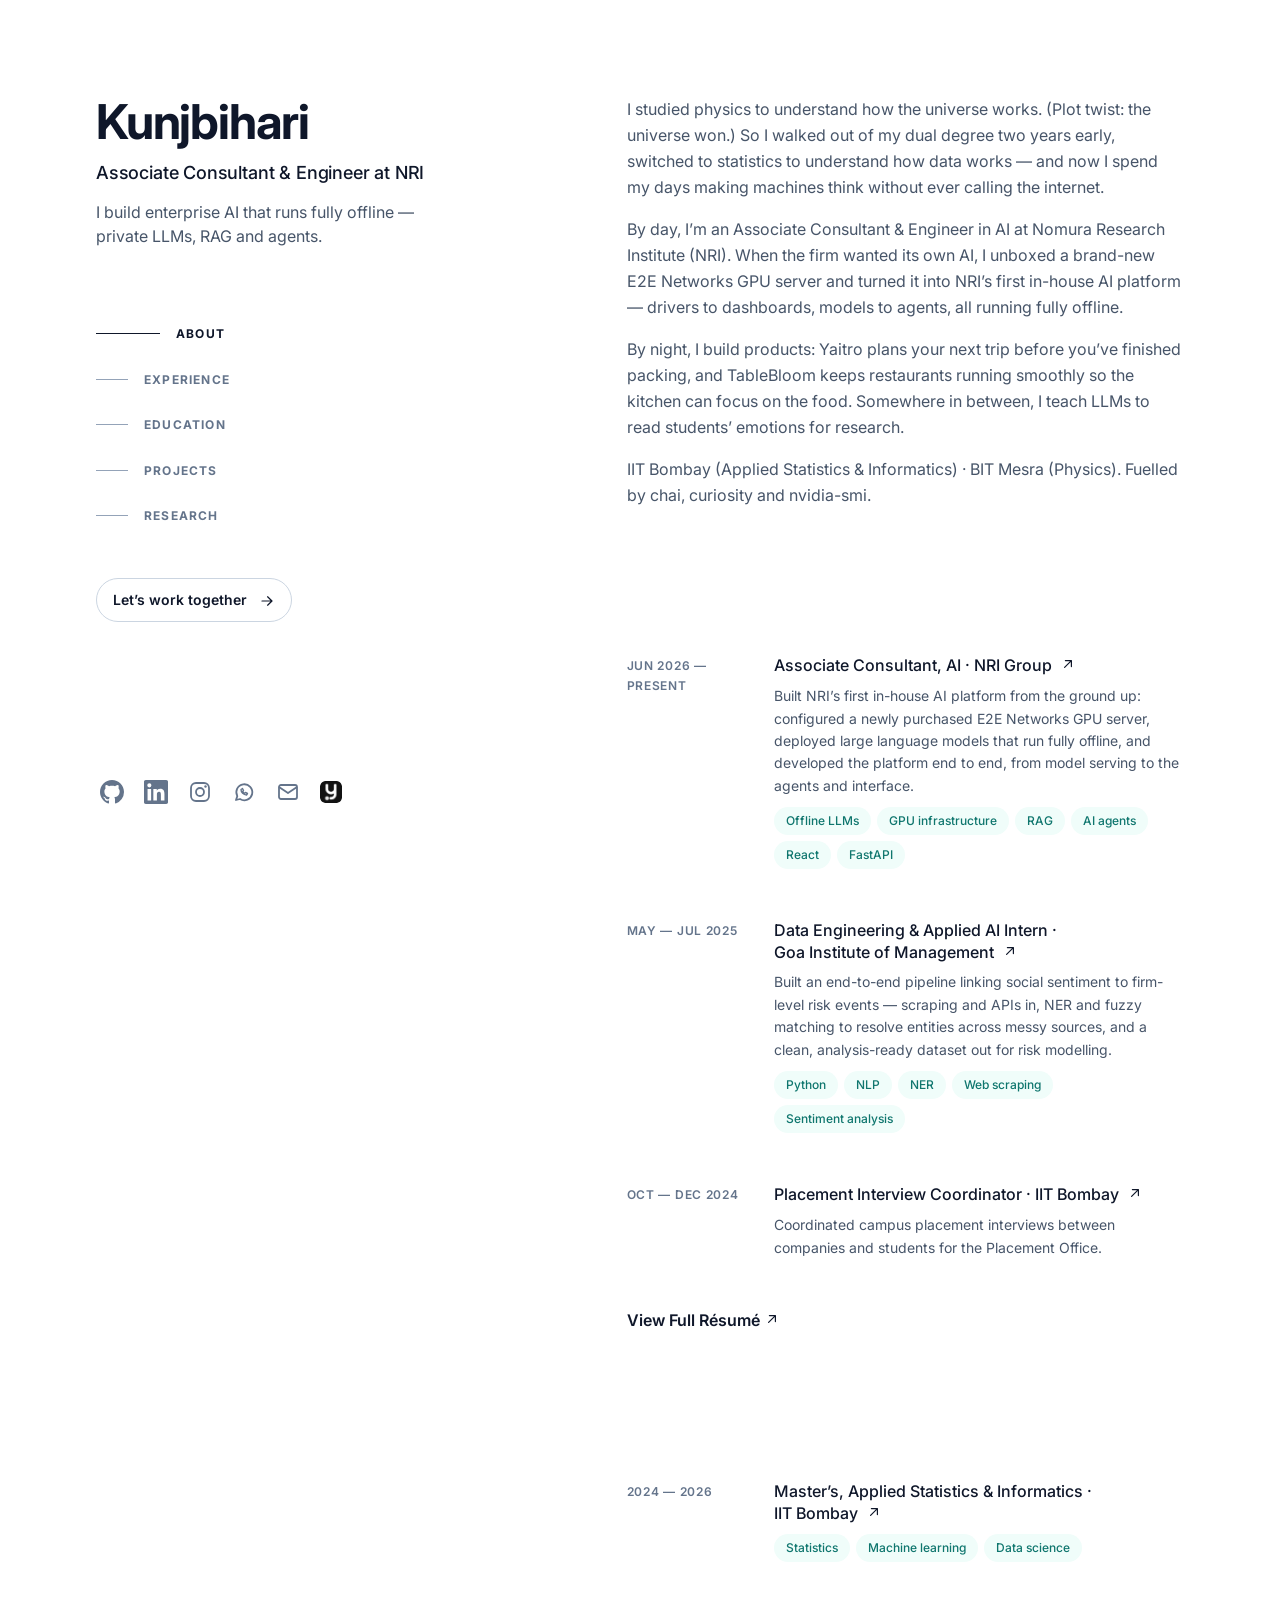
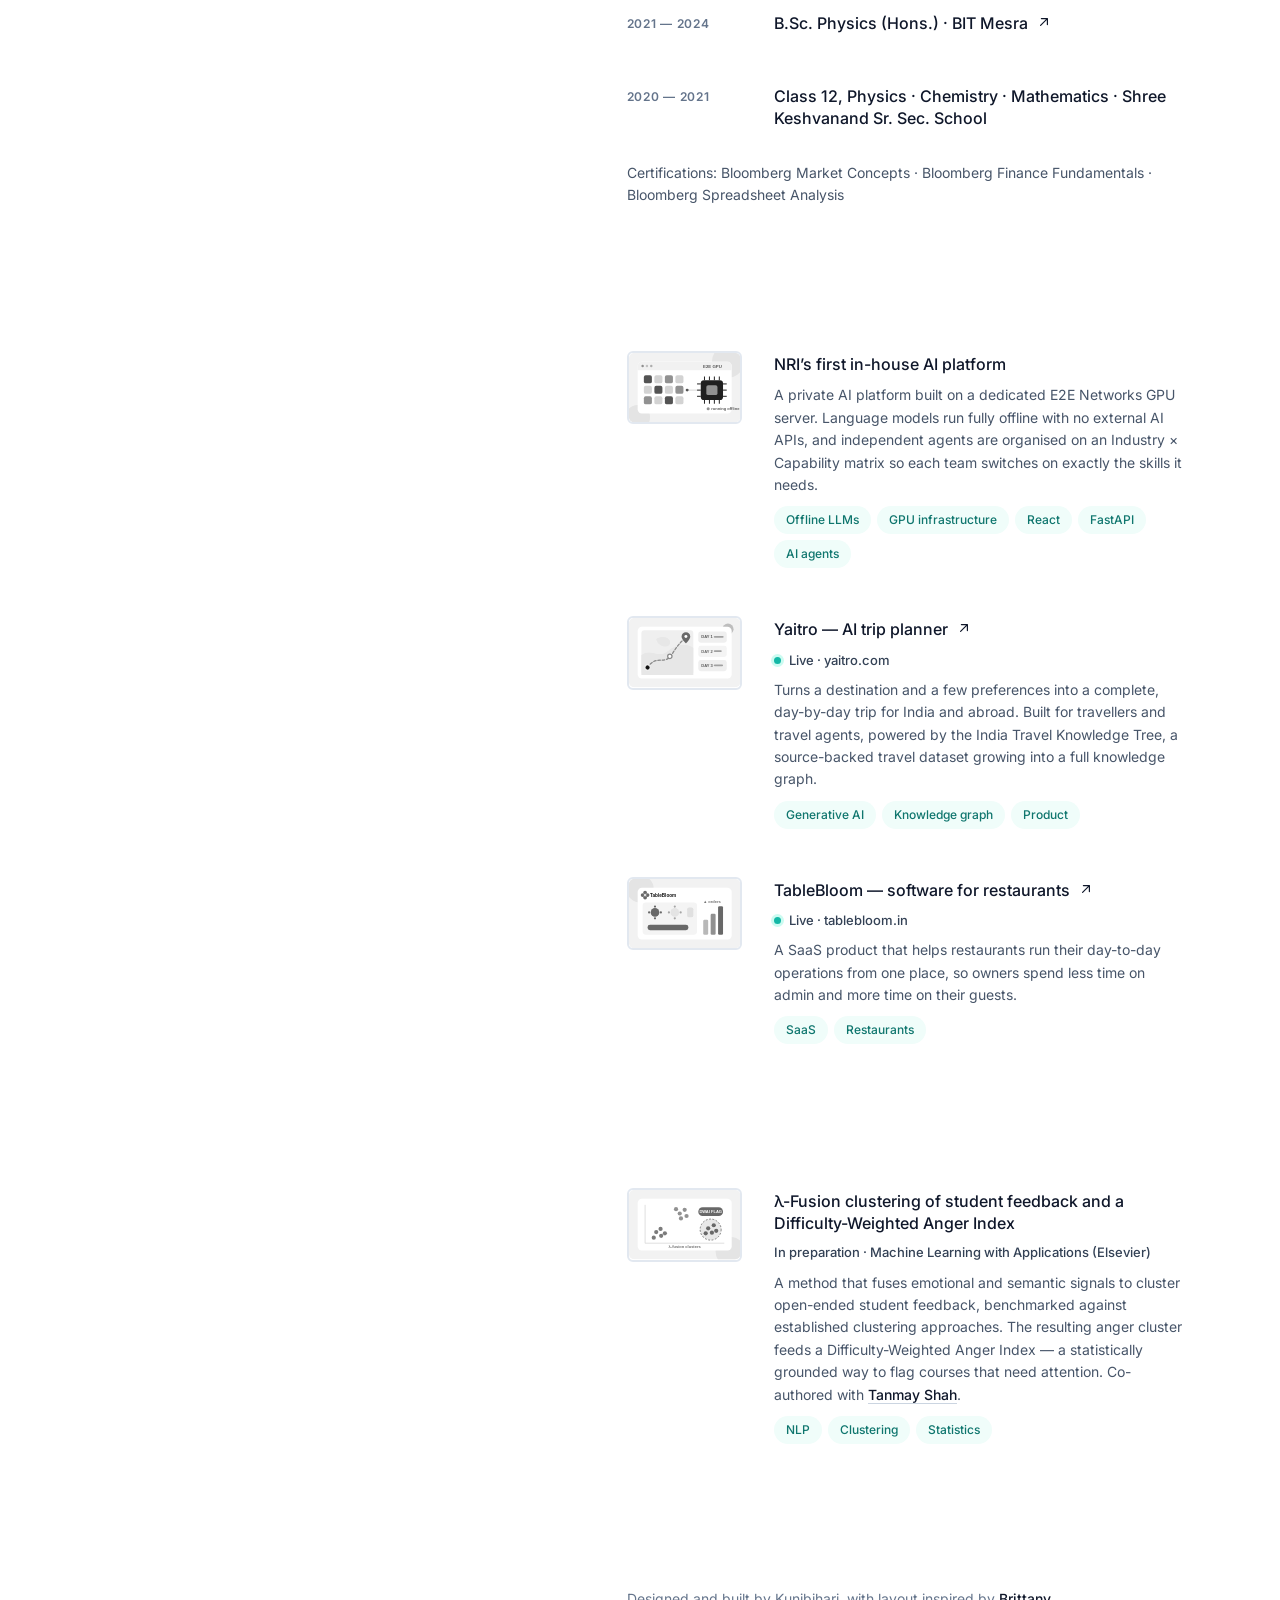
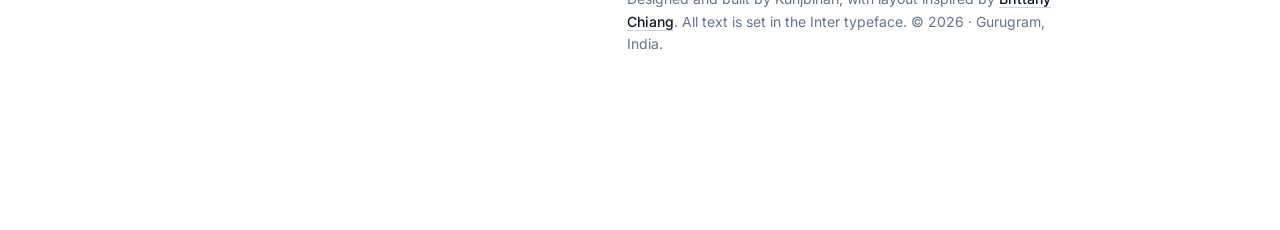
==== index.html @ 313b6da7 "Add files via upload" ====
<!doctype html>
<html lang="en">
<head>
<meta charset="utf-8">
<meta name="viewport" content="width=device-width, initial-scale=1">
<title>Kunjbihari — Associate Consultant &amp; Engineer</title>
<meta name="description" content="Kunjbihari is an Associate Consultant &amp; Engineer in AI at NRI, building enterprise AI with offline LLMs, RAG and AI agents. IIT Bombay. Founder of Yaitro and TableBloom.">
<meta property="og:title" content="Kunjbihari — Associate Consultant &amp; Engineer">
<meta property="og:description" content="Building enterprise AI that runs fully offline. IIT Bombay · NRI Group · Founder of Yaitro and TableBloom.">
<meta property="og:type" content="website">
<meta property="og:image" content="og-image.png">
<meta name="twitter:card" content="summary_large_image">
<meta name="theme-color" content="#ffffff">
<link rel="icon" href="data:image/svg+xml,%3Csvg xmlns=%27http://www.w3.org/2000/svg%27 viewBox=%270 0 64 64%27%3E%3Crect width=%2764%27 height=%2764%27 rx=%2716%27 fill=%27%230f172a%27/%3E%3Ctext x=%2732%27 y=%2742%27 font-family=%27Arial%27 font-size=%2728%27 font-weight=%27700%27 fill=%27white%27 text-anchor=%27middle%27%3EKB%3C/text%3E%3C/svg%3E">
<link rel="preconnect" href="https://fonts.googleapis.com">
<link href="https://fonts.googleapis.com/css2?family=Inter:wght@400;500;600;700&display=swap" rel="stylesheet">
<link rel="stylesheet" href="style.css">
</head>
<body>
<div id="spot" aria-hidden="true"></div>
<a class="skip" href="#content">Skip to Content</a>
<div class="wrap">
<div class="cols">
<header class="side">
<div>
<h1><a href="/">Kunjbihari</a></h1>
<h2 class="role">Associate Consultant &amp; Engineer at NRI</h2>
<p class="tagline">I build enterprise AI that runs fully offline — private LLMs, RAG and agents.</p>
<nav class="navwrap" aria-label="In-page jump links"><ul><li><a class="nav" href="#about"><span class="ind"></span><span class="ntx">About</span></a></li><li><a class="nav" href="#experience"><span class="ind"></span><span class="ntx">Experience</span></a></li><li><a class="nav" href="#education"><span class="ind"></span><span class="ntx">Education</span></a></li><li><a class="nav" href="#projects"><span class="ind"></span><span class="ntx">Projects</span></a></li><li><a class="nav" href="#research"><span class="ind"></span><span class="ntx">Research</span></a></li></ul></nav>
<button type="button" class="cta" data-open>Let’s work together <svg class="arw" viewBox="0 0 20 20" fill="currentColor" aria-hidden="true"><path fill-rule="evenodd" d="M3 10a.75.75 0 01.75-.75h10.64L10.23 5.29a.75.75 0 111.04-1.08l5.5 5.25a.75.75 0 010 1.08l-5.5 5.25a.75.75 0 11-1.04-1.08l4.16-3.96H3.75A.75.75 0 013 10z" clip-rule="evenodd"/></svg></button>
</div>
<ul class="socials" aria-label="Social media"><li><a class="soc" href="https://github.com/Kvmeena12" target="_blank" rel="noreferrer noopener" aria-label="GitHub" title="GitHub"><svg viewBox="0 0 16 16" fill="currentColor" aria-hidden="true"><path d="M8 0C3.58 0 0 3.58 0 8c0 3.54 2.29 6.53 5.47 7.59.4.07.55-.17.55-.38 0-.19-.01-.82-.01-1.49-2.01.37-2.53-.49-2.69-.94-.09-.23-.48-.94-.82-1.13-.28-.15-.68-.52-.01-.53.63-.01 1.08.58 1.23.82.72 1.21 1.87.87 2.33.66.07-.52.28-.87.51-1.07-1.78-.2-3.64-.89-3.64-3.95 0-.87.31-1.59.82-2.15-.08-.2-.36-1.02.08-2.12 0 0 .67-.21 2.2.82.64-.18 1.32-.27 2-.27.68 0 1.36.09 2 .27 1.53-1.04 2.2-.82 2.2-.82.44 1.1.16 1.92.08 2.12.51.56.82 1.27.82 2.15 0 3.07-1.87 3.75-3.65 3.95.29.25.54.73.54 1.48 0 1.07-.01 1.93-.01 2.2 0 .21.15.46.55.38A8.013 8.013 0 0016 8c0-4.42-3.58-8-8-8z"/></svg></a></li><li><a class="soc" href="https://www.linkedin.com/in/kvmeena/" target="_blank" rel="noreferrer noopener" aria-label="LinkedIn" title="LinkedIn"><svg viewBox="0 0 24 24" fill="currentColor" aria-hidden="true"><path d="M20.45 20.45h-3.56v-5.57c0-1.33-.02-3.04-1.85-3.04-1.85 0-2.14 1.45-2.14 2.94v5.67H9.35V9h3.41v1.56h.05c.48-.9 1.64-1.85 3.37-1.85 3.6 0 4.27 2.37 4.27 5.46v6.28zM5.34 7.43a2.06 2.06 0 110-4.13 2.06 2.06 0 010 4.13zM7.12 20.45H3.56V9h3.56v11.45zM22.22 0H1.77C.79 0 0 .77 0 1.73v20.54C0 23.23.79 24 1.77 24h20.45c.98 0 1.78-.77 1.78-1.73V1.73C24 .77 23.2 0 22.22 0z"/></svg></a></li><li><a class="soc" href="https://www.instagram.com/its_kvmeena/" target="_blank" rel="noreferrer noopener" aria-label="Instagram" title="Instagram"><svg viewBox="0 0 24 24" fill="none" stroke="currentColor" stroke-width="1.8" aria-hidden="true"><rect x="3" y="3" width="18" height="18" rx="5"/><circle cx="12" cy="12" r="4"/><path d="M17.5 6.5v.01" stroke-width="2.4" stroke-linecap="round"/></svg></a></li><li><a class="soc" href="https://wa.me/916375292488" target="_blank" rel="noreferrer noopener" aria-label="WhatsApp" title="WhatsApp"><svg viewBox="0 0 24 24" fill="none" stroke="currentColor" stroke-width="1.8" stroke-linejoin="round" aria-hidden="true"><path d="M4 20l1.3-3.9A8 8 0 1 1 8 19z"/><path d="M9 9.5c0 3 2.5 5.5 5.5 5.5l1-1.5-2-1-1 .8a4 4 0 0 1-1.8-1.8l.8-1-1-2z" stroke-width="1.4"/></svg></a></li><li><a class="soc" href="mailto:Kunj07382@gmail.com" target="_blank" rel="noreferrer noopener" aria-label="Email" title="Email"><svg viewBox="0 0 24 24" fill="none" stroke="currentColor" stroke-width="1.8" stroke-linejoin="round" aria-hidden="true"><rect x="3" y="5" width="18" height="14" rx="2"/><path d="M3 7l9 6 9-6"/></svg></a></li><li><a class="soc" href="https://yaitro.com" target="_blank" rel="noreferrer noopener" aria-label="Yaitro" title="Yaitro"><img src="yaitro-icon.png" alt="" style="width:22px;height:22px;border-radius:5px;display:block;filter:grayscale(1)"></a></li></ul>
</header>
<main id="content" class="main">
<section id="about" class="sec" aria-label="About">
<div class="sechead"><h2>About</h2></div>
<div class="about">
<p>I studied physics to understand how the universe works. (Plot twist: the universe won.) So I walked out of my dual degree two years early, switched to statistics to understand how data works — and now I spend my days making machines think without ever calling the internet.</p>
<p>By day, I’m an Associate Consultant &amp; Engineer in AI at Nomura Research Institute (NRI). When the firm wanted its own AI, I unboxed a brand-new E2E Networks GPU server and turned it into NRI’s first in-house AI platform — drivers to dashboards, models to agents, all running fully offline.</p>
<p>By night, I build products: Yaitro plans your next trip before you’ve finished packing, and TableBloom keeps restaurants running smoothly so the kitchen can focus on the food. Somewhere in between, I teach LLMs to read students’ emotions for research.</p>
<p>IIT Bombay (Applied Statistics &amp; Informatics) · BIT Mesra (Physics). Fuelled by chai, curiosity and <span class="nw">nvidia-smi</span>.</p>
</div>
</section>
<section id="experience" class="sec" aria-label="Experience">
<div class="sechead"><h2>Experience</h2></div>
<ol class="list"><li class="row">
<div class="hov"></div>
<header class="date">Jun 2026 — Present</header>
<div class="body">
<h3 class="h3"><a class="ttl" href="https://www.nri.com/en" target="_blank" rel="noreferrer noopener"><span class="hit"></span><span>Associate Consultant, AI · <span class="nw">NRI Group <svg class="arw" viewBox="0 0 20 20" fill="currentColor" aria-hidden="true"><path fill-rule="evenodd" d="M5.22 14.78a.75.75 0 001.06 0l7.22-7.22v5.69a.75.75 0 001.5 0v-7.5a.75.75 0 00-.75-.75h-7.5a.75.75 0 000 1.5h5.69l-7.22 7.22a.75.75 0 000 1.06z" clip-rule="evenodd"/></svg></span></span></a></h3>
<p class="desc">Built NRI’s first in-house AI platform from the ground up: configured a newly purchased E2E Networks GPU server, deployed large language models that run fully offline, and developed the platform end to end, from model serving to the agents and interface.</p>
<ul class="tags" aria-label="Technologies used"><li><span class="tag">Offline LLMs</span></li><li><span class="tag">GPU infrastructure</span></li><li><span class="tag">RAG</span></li><li><span class="tag">AI agents</span></li><li><span class="tag">React</span></li><li><span class="tag">FastAPI</span></li></ul>
</div>
</li><li class="row">
<div class="hov"></div>
<header class="date">May — Jul 2025</header>
<div class="body">
<h3 class="h3"><a class="ttl" href="https://gim.ac.in" target="_blank" rel="noreferrer noopener"><span class="hit"></span><span>Data Engineering &amp; Applied AI Intern · <span class="nw">Goa Institute of Management <svg class="arw" viewBox="0 0 20 20" fill="currentColor" aria-hidden="true"><path fill-rule="evenodd" d="M5.22 14.78a.75.75 0 001.06 0l7.22-7.22v5.69a.75.75 0 001.5 0v-7.5a.75.75 0 00-.75-.75h-7.5a.75.75 0 000 1.5h5.69l-7.22 7.22a.75.75 0 000 1.06z" clip-rule="evenodd"/></svg></span></span></a></h3>
<p class="desc">Built an end-to-end pipeline linking social sentiment to firm-level risk events — scraping and APIs in, NER and fuzzy matching to resolve entities across messy sources, and a clean, analysis-ready dataset out for risk modelling.</p>
<ul class="tags" aria-label="Technologies used"><li><span class="tag">Python</span></li><li><span class="tag">NLP</span></li><li><span class="tag">NER</span></li><li><span class="tag">Web scraping</span></li><li><span class="tag">Sentiment analysis</span></li></ul>
</div>
</li><li class="row">
<div class="hov"></div>
<header class="date">Oct — Dec 2024</header>
<div class="body">
<h3 class="h3"><a class="ttl" href="https://www.iitb.ac.in" target="_blank" rel="noreferrer noopener"><span class="hit"></span><span>Placement Interview Coordinator · <span class="nw">IIT Bombay <svg class="arw" viewBox="0 0 20 20" fill="currentColor" aria-hidden="true"><path fill-rule="evenodd" d="M5.22 14.78a.75.75 0 001.06 0l7.22-7.22v5.69a.75.75 0 001.5 0v-7.5a.75.75 0 00-.75-.75h-7.5a.75.75 0 000 1.5h5.69l-7.22 7.22a.75.75 0 000 1.06z" clip-rule="evenodd"/></svg></span></span></a></h3>
<p class="desc">Coordinated campus placement interviews between companies and students for the Placement Office.</p>

</div>
</li></ol>
<div class="more"><a class="morelink" href="Kunjbihari-Resume.pdf" target="_blank" rel="noreferrer noopener"><span>View Full Résumé</span> <svg class="arw" viewBox="0 0 20 20" fill="currentColor" aria-hidden="true"><path fill-rule="evenodd" d="M5.22 14.78a.75.75 0 001.06 0l7.22-7.22v5.69a.75.75 0 001.5 0v-7.5a.75.75 0 00-.75-.75h-7.5a.75.75 0 000 1.5h5.69l-7.22 7.22a.75.75 0 000 1.06z" clip-rule="evenodd"/></svg></a></div>
</section>
<section id="education" class="sec" aria-label="Education">
<div class="sechead"><h2>Education</h2></div>
<ol class="list"><li class="row">
<div class="hov"></div>
<header class="date">2024 — 2026</header>
<div class="body">
<h3 class="h3"><a class="ttl" href="https://www.iitb.ac.in" target="_blank" rel="noreferrer noopener"><span class="hit"></span><span>Master’s, Applied Statistics &amp; Informatics · <span class="nw">IIT Bombay <svg class="arw" viewBox="0 0 20 20" fill="currentColor" aria-hidden="true"><path fill-rule="evenodd" d="M5.22 14.78a.75.75 0 001.06 0l7.22-7.22v5.69a.75.75 0 001.5 0v-7.5a.75.75 0 00-.75-.75h-7.5a.75.75 0 000 1.5h5.69l-7.22 7.22a.75.75 0 000 1.06z" clip-rule="evenodd"/></svg></span></span></a></h3>
<ul class="tags" aria-label="Technologies used"><li><span class="tag">Statistics</span></li><li><span class="tag">Machine learning</span></li><li><span class="tag">Data science</span></li></ul>
</div>
</li><li class="row">
<div class="hov"></div>
<header class="date">2021 — 2024</header>
<div class="body">
<h3 class="h3"><a class="ttl" href="https://www.bitmesra.ac.in" target="_blank" rel="noreferrer noopener"><span class="hit"></span><span>B.Sc. Physics (Hons.) · <span class="nw">BIT Mesra <svg class="arw" viewBox="0 0 20 20" fill="currentColor" aria-hidden="true"><path fill-rule="evenodd" d="M5.22 14.78a.75.75 0 001.06 0l7.22-7.22v5.69a.75.75 0 001.5 0v-7.5a.75.75 0 00-.75-.75h-7.5a.75.75 0 000 1.5h5.69l-7.22 7.22a.75.75 0 000 1.06z" clip-rule="evenodd"/></svg></span></span></a></h3>

</div>
</li><li class="row">
<div class="hov"></div>
<header class="date">2020 — 2021</header>
<div class="body">
<h3 class="h3"><span class="ttl"><span>Class 12, Physics · Chemistry · Mathematics · Shree Keshvanand Sr. Sec. School</span></span></h3>

</div>
</li></ol>
<p class="cert">Certifications: Bloomberg Market Concepts · Bloomberg Finance Fundamentals · Bloomberg Spreadsheet Analysis</p>
</section>
<section id="projects" class="sec" aria-label="Projects">
<div class="sechead"><h2>Projects</h2></div>
<ol class="list"><li class="row prow">
<div class="hov"></div>
<div class="body">
<h3 class="h3"><span class="ttl"><span>NRI’s first in-house AI platform</span></span></h3>
<p class="desc">A private AI platform built on a dedicated E2E Networks GPU server. Language models run fully offline with no external AI APIs, and independent agents are organised on an Industry × Capability matrix so each team switches on exactly the skills it needs.</p>
<ul class="tags" aria-label="Technologies used"><li><span class="tag">Offline LLMs</span></li><li><span class="tag">GPU infrastructure</span></li><li><span class="tag">React</span></li><li><span class="tag">FastAPI</span></li><li><span class="tag">AI agents</span></li></ul>
</div>
<div class="img"><svg viewBox="0 0 180 112" class="thumb"  role="img" aria-label="Animated preview: agents in the platform matrix light up and send data to the GPU server"><defs><clipPath id="thumbclip0"><rect width="180" height="112" rx="8"/></clipPath></defs><g clip-path="url(#thumbclip0)"><rect width="180" height="112" fill="#F2F2F2"/><circle cx="160" cy="14" r="26" fill="#E4E4E4"/><circle cx="14" cy="104" r="20" fill="#E4E4E4"/>
<rect x="14" y="14" width="152" height="84" rx="7" fill="#FFFFFF"/><path d="M14 28V21a7 7 0 0 1 7-7h138a7 7 0 0 1 7 7v7z" fill="#F1F1F1"/>
<circle cx="22" cy="21" r="2" fill="#8E8E8E"/><circle cx="29" cy="21" r="2" fill="#C1C1C1"/><circle cx="36" cy="21" r="2" fill="#ADADAD"/>
<text x="150" y="24" font-family="DM Sans,sans-serif" font-size="7" font-weight="700" fill="#535353" text-anchor="end">E2E GPU</text><rect class="cel" x="24" y="36" width="13" height="13" rx="3" fill="#535353" style="animation-delay:0.00s"/><rect class="cel" x="41" y="36" width="13" height="13" rx="3" fill="#D3D3D3" style="animation-delay:0.13s"/><rect class="cel" x="58" y="36" width="13" height="13" rx="3" fill="#919191" style="animation-delay:0.26s"/><rect class="cel" x="75" y="36" width="13" height="13" rx="3" fill="#D3D3D3" style="animation-delay:0.39s"/><rect class="cel" x="24" y="53" width="13" height="13" rx="3" fill="#D3D3D3" style="animation-delay:0.52s"/><rect class="cel" x="41" y="53" width="13" height="13" rx="3" fill="#535353" style="animation-delay:0.65s"/><rect class="cel" x="58" y="53" width="13" height="13" rx="3" fill="#D3D3D3" style="animation-delay:0.78s"/><rect class="cel" x="75" y="53" width="13" height="13" rx="3" fill="#919191" style="animation-delay:0.91s"/><rect class="cel" x="24" y="70" width="13" height="13" rx="3" fill="#919191" style="animation-delay:1.04s"/><rect class="cel" x="41" y="70" width="13" height="13" rx="3" fill="#D3D3D3" style="animation-delay:1.17s"/><rect class="cel" x="58" y="70" width="13" height="13" rx="3" fill="#535353" style="animation-delay:1.30s"/><rect class="cel" x="75" y="70" width="13" height="13" rx="3" fill="#D3D3D3" style="animation-delay:1.43s"/>
<path d="M94 60h16" stroke="#D3D3D3" stroke-width="1.5"/><circle class="pk" cx="94" cy="60" r="2.4" fill="#535353"/>
<g stroke="#1F1F1F" stroke-width="1.6"><path d="M122 44v-6M130 44v-6M138 44v-6M146 44v-6M122 76v6M130 76v6M138 76v6M146 76v6M116 50h-6M116 60h-6M116 70h-6M152 50h6M152 60h6M152 70h6"/></g>
<rect x="116" y="44" width="36" height="32" rx="5" fill="#1F1F1F"/><rect class="core" x="125" y="52" width="18" height="16" rx="3" fill="#919191"/>
<circle class="led" cx="128" cy="90" r="2.5" fill="#919191"/><text x="133" y="92.5" font-family="DM Sans,sans-serif" font-size="6.5" font-weight="600" fill="#5D5D5D">running offline</text></g></svg></div>
</li><li class="row prow">
<div class="hov"></div>
<div class="body">
<h3 class="h3"><a class="ttl" href="https://yaitro.com" target="_blank" rel="noreferrer noopener"><span class="hit"></span><span>Yaitro — AI trip planner <span class="nw"><svg class="arw" viewBox="0 0 20 20" fill="currentColor" aria-hidden="true"><path fill-rule="evenodd" d="M5.22 14.78a.75.75 0 001.06 0l7.22-7.22v5.69a.75.75 0 001.5 0v-7.5a.75.75 0 00-.75-.75h-7.5a.75.75 0 000 1.5h5.69l-7.22 7.22a.75.75 0 000 1.06z" clip-rule="evenodd"/></svg></span></span></a></h3>
<p class="live"><span class="dot"></span>Live · yaitro.com</p><p class="desc">Turns a destination and a few preferences into a complete, day-by-day trip for India and abroad. Built for travellers and travel agents, powered by the India Travel Knowledge Tree, a source-backed travel dataset growing into a full knowledge graph.</p>
<ul class="tags" aria-label="Technologies used"><li><span class="tag">Generative AI</span></li><li><span class="tag">Knowledge graph</span></li><li><span class="tag">Product</span></li></ul>
</div>
<div class="img"><svg viewBox="0 0 180 112" class="thumb"  role="img" aria-label="Animated preview: a traveller moves along a Yaitro trip route while the day-by-day plan fills in"><defs><clipPath id="thumbclip1"><rect width="180" height="112" rx="8"/></clipPath></defs><g clip-path="url(#thumbclip1)"><rect width="180" height="112" fill="#F2F2F2"/><circle class="sun" cx="160" cy="18" r="9" fill="#BDBDBD"/>
<rect x="14" y="14" width="152" height="84" rx="7" fill="#FFFFFF"/><rect x="20" y="20" width="84" height="72" rx="5" fill="#EFEFEF"/>
<path d="M20 60 C34 48 48 66 62 54 S 92 40 104 48 V92 H20Z" fill="#E7E7E7"/><path d="M44 34 C56 26 70 34 66 42 S 46 46 44 34Z" fill="#E7E7E7"/>
<path class="rt" d="M30 80 C44 58 58 78 70 58 S 88 36 92 32" fill="none" stroke="#898989" stroke-width="2" stroke-dasharray="4 3" stroke-linecap="round"/>
<circle cx="30" cy="80" r="4.5" fill="#898989" stroke="#FFFFFF" stroke-width="1.5"/><circle cx="66" cy="62" r="3.5" fill="#FFFFFF" stroke="#898989" stroke-width="2"/>
<circle class="trav" r="3" fill="#111111" style="offset-path:path('M30 80 C44 58 58 78 70 58 S 88 36 92 32')"/>
<g class="pin"><path d="M92 23c-4 0-7 3-7 7 0 5 7 11 7 11s7-6 7-11c0-4-3-7-7-7z" fill="#686868"/><circle cx="92" cy="30" r="2.4" fill="#FFFFFF"/></g>
<g font-family="DM Sans,sans-serif" font-size="6.5" font-weight="700"><g class="day" style="animation-delay:.1s"><rect x="112" y="22" width="46" height="18" rx="4" fill="#EFEFEF"/><text x="117" y="33" fill="#575757">DAY 1</text><rect x="137" y="29" width="16" height="3" rx="1.5" fill="#A1A1A1"/></g>
<g class="day" style="animation-delay:.35s"><rect x="112" y="45" width="46" height="18" rx="4" fill="#F4F4F4"/><text x="117" y="56" fill="#646464">DAY 2</text><rect x="137" y="52" width="13" height="3" rx="1.5" fill="#A1A1A1"/></g>
<g class="day" style="animation-delay:.6s"><rect x="112" y="68" width="46" height="18" rx="4" fill="#EFEFEF"/><text x="117" y="79" fill="#595959">DAY 3</text><rect x="137" y="75" width="15" height="3" rx="1.5" fill="#A1A1A1"/></g></g></g></svg></div>
</li><li class="row prow">
<div class="hov"></div>
<div class="body">
<h3 class="h3"><a class="ttl" href="https://tablebloom.in" target="_blank" rel="noreferrer noopener"><span class="hit"></span><span>TableBloom — software for restaurants <span class="nw"><svg class="arw" viewBox="0 0 20 20" fill="currentColor" aria-hidden="true"><path fill-rule="evenodd" d="M5.22 14.78a.75.75 0 001.06 0l7.22-7.22v5.69a.75.75 0 001.5 0v-7.5a.75.75 0 00-.75-.75h-7.5a.75.75 0 000 1.5h5.69l-7.22 7.22a.75.75 0 000 1.06z" clip-rule="evenodd"/></svg></span></span></a></h3>
<p class="live"><span class="dot"></span>Live · tablebloom.in</p><p class="desc">A SaaS product that helps restaurants run their day-to-day operations from one place, so owners spend less time on admin and more time on their guests.</p>
<ul class="tags" aria-label="Technologies used"><li><span class="tag">SaaS</span></li><li><span class="tag">Restaurants</span></li></ul>
</div>
<div class="img"><svg viewBox="0 0 180 112" class="thumb"  role="img" aria-label="Animated preview: TableBloom tables switch between busy and free while the orders chart grows"><defs><clipPath id="thumbclip2"><rect width="180" height="112" rx="8"/></clipPath></defs><g clip-path="url(#thumbclip2)"><rect width="180" height="112" fill="#F2F2F2"/><circle cx="18" cy="16" r="22" fill="#E4E4E4"/>
<rect x="14" y="14" width="152" height="84" rx="7" fill="#FFFFFF"/>
<g transform="translate(26 26)"><g class="flw"><circle cx="0" cy="-4" r="3" fill="#686868"/><circle cx="4" cy="0" r="3" fill="#686868"/><circle cx="0" cy="4" r="3" fill="#686868"/><circle cx="-4" cy="0" r="3" fill="#686868"/><circle r="2.2" fill="#DBDBDB"/></g></g>
<text x="34" y="29" font-family="DM Sans,sans-serif" font-size="7.5" font-weight="700" fill="#111111">TableBloom</text>
<rect x="22" y="38" width="88" height="52" rx="5" fill="#F4F4F4"/><g class="tA"><circle cx="42" cy="54" r="7" fill="#686868"/><circle cx="42" cy="44.5" r="1.8" fill="#686868"/><circle cx="42" cy="63.5" r="1.8" fill="#686868"/><circle cx="32.5" cy="54" r="1.8" fill="#686868"/><circle cx="51.5" cy="54" r="1.8" fill="#686868"/></g><g class="tB"><circle cx="74" cy="54" r="7" fill="#E4E4E4"/><circle cx="74" cy="44.5" r="1.8" fill="#A6A6A6"/><circle cx="74" cy="63.5" r="1.8" fill="#A6A6A6"/><circle cx="64.5" cy="54" r="1.8" fill="#A6A6A6"/><circle cx="83.5" cy="54" r="1.8" fill="#A6A6A6"/></g>
<rect x="94" y="46" width="10" height="16" rx="3" fill="#E0E0E0"/><rect x="30" y="74" width="66" height="9" rx="4" fill="#686868"/>
<rect class="bar" x="120" y="66" width="8" height="24" rx="2" fill="#B8B8B8"/><rect class="bar" x="132" y="56" width="8" height="34" rx="2" fill="#909090" style="animation-delay:.15s"/><rect class="bar" x="144" y="44" width="8" height="46" rx="2" fill="#686868" style="animation-delay:.3s"/>
<text class="up" x="120" y="38" font-family="DM Sans,sans-serif" font-size="6.5" font-weight="700" fill="#747474">▲ orders</text></g></svg></div>
</li></ol>
</section>
<section id="research" class="sec" aria-label="Research">
<div class="sechead"><h2>Research</h2></div>
<ol class="list"><li class="row prow">
<div class="hov"></div>
<div class="body">
<h3 class="h3"><span class="ttl"><span>λ-Fusion clustering of student feedback and a Difficulty-Weighted Anger Index</span></span></h3>
<p class="live">In preparation · Machine Learning with Applications (Elsevier)</p><p class="desc">A method that fuses emotional and semantic signals to cluster open-ended student feedback, benchmarked against established clustering approaches. The resulting anger cluster feeds a Difficulty-Weighted Anger Index — a statistically grounded way to flag courses that need attention. Co-authored with <a class="inl" href="https://www.linkedin.com/in/tanmay-shah-80a029229/" target="_blank" rel="noreferrer noopener">Tanmay Shah</a>.</p>
<ul class="tags" aria-label="Technologies used"><li><span class="tag">NLP</span></li><li><span class="tag">Clustering</span></li><li><span class="tag">Statistics</span></li></ul>
</div>
<div class="img"><svg viewBox="0 0 180 112" class="thumb"  role="img" aria-label="Animated preview: feedback points settle into clusters and the anger cluster is flagged"><defs><clipPath id="thumbclip3"><rect width="180" height="112" rx="8"/></clipPath></defs><g clip-path="url(#thumbclip3)"><rect width="180" height="112" fill="#F2F2F2"/><circle cx="164" cy="100" r="24" fill="#E4E4E4"/>
<rect x="14" y="14" width="152" height="84" rx="7" fill="#FFFFFF"/><path d="M26 86h128M26 86V24" stroke="#D4D4D4" stroke-width="1.2" fill="none"/>
<circle class="dt" cx="44" cy="68" r="3.4" fill="#7B7B7B" style="animation-delay:0s"/><circle class="dt" cx="52" cy="74" r="3.4" fill="#7B7B7B" style="animation-delay:0.2s"/><circle class="dt" cx="40" cy="77" r="3.4" fill="#7B7B7B" style="animation-delay:0.4s"/><circle class="dt" cx="51" cy="63" r="3.4" fill="#7B7B7B" style="animation-delay:0.1s"/><circle class="dt" cx="58" cy="70" r="3.4" fill="#7B7B7B" style="animation-delay:0.3s"/><circle class="dt" cx="82" cy="38" r="3.4" fill="#919191" style="animation-delay:0s"/><circle class="dt" cx="90" cy="32" r="3.4" fill="#919191" style="animation-delay:0.2s"/><circle class="dt" cx="76" cy="31" r="3.4" fill="#919191" style="animation-delay:0.4s"/><circle class="dt" cx="93" cy="42" r="3.4" fill="#919191" style="animation-delay:0.1s"/><circle class="dt" cx="84" cy="46" r="3.4" fill="#919191" style="animation-delay:0.3s"/>
<circle class="ring" cx="132" cy="64" r="17" fill="#E8E8E8" stroke="#686868" stroke-width="1.3" stroke-dasharray="3 2.5"/>
<circle class="dt" cx="128" cy="62" r="3.4" fill="#686868" style="animation-delay:0s"/><circle class="dt" cx="137" cy="57" r="3.4" fill="#686868" style="animation-delay:0.2s"/><circle class="dt" cx="134" cy="69" r="3.4" fill="#686868" style="animation-delay:0.4s"/><circle class="dt" cx="124" cy="70" r="3.4" fill="#686868" style="animation-delay:0.1s"/><circle class="dt" cx="141" cy="66" r="3.4" fill="#686868" style="animation-delay:0.3s"/>
<g class="flag"><rect x="112" y="28" width="40" height="14" rx="7" fill="#686868"/><text x="132" y="37.5" font-family="DM Sans,sans-serif" font-size="6.5" font-weight="700" fill="#FFFFFF" text-anchor="middle">DWAI FLAG</text></g>
<text x="90" y="94" font-family="DM Sans,sans-serif" font-size="6.5" font-weight="600" fill="#727272" text-anchor="middle">λ-fusion clusters</text></g></svg></div>
</li></ol>
</section>
<footer class="foot"><p>Designed and built by Kunjbihari, with layout inspired by <a class="inl" href="https://brittanychiang.com" target="_blank" rel="noreferrer noopener">Brittany Chiang</a>. All text is set in the Inter typeface. © 2026 · Gurugram, India.</p></footer>
</main>
</div>
</div>
<div id="modal" hidden class="mwrap">
<div role="dialog" aria-modal="true" aria-labelledby="ct" class="mbox">
<div class="mtop"><h2 id="ct">Let’s work together</h2><button type="button" class="mx" data-close aria-label="Close"><svg width="18" height="18" viewBox="0 0 18 18" aria-hidden="true"><path d="M3 3l12 12M15 3L3 15" stroke="currentColor" stroke-width="1.6" stroke-linecap="round"/></svg></button></div>
<p class="mtxt">Have a project in mind? The quickest way to reach me is by email or a WhatsApp message.</p>
<a class="mopt" id="mailBtn" href="mailto:Kunj07382@gmail.com?subject=Project%20enquiry&amp;body=Hi%20Kunjbihari%2C%0A%0AI%20would%20like%20to%20discuss%20a%20project%20with%20you."><svg class="mi" viewBox="0 0 24 24" fill="none" stroke="currentColor" stroke-width="1.8" stroke-linejoin="round" aria-hidden="true"><rect x="3" y="5" width="18" height="14" rx="2"/><path d="M3 7l9 6 9-6"/></svg><span><b>Email me</b><small>Kunj07382@gmail.com</small></span><svg class="arw" viewBox="0 0 20 20" fill="currentColor" aria-hidden="true"><path fill-rule="evenodd" d="M5.22 14.78a.75.75 0 001.06 0l7.22-7.22v5.69a.75.75 0 001.5 0v-7.5a.75.75 0 00-.75-.75h-7.5a.75.75 0 000 1.5h5.69l-7.22 7.22a.75.75 0 000 1.06z" clip-rule="evenodd"/></svg></a>
<a class="mopt" href="https://wa.me/916375292488?text=Hi%20Kunjbihari%2C%20I%20saw%20your%20portfolio%20and%20would%20like%20to%20discuss%20a%20project." target="_blank" rel="noreferrer noopener"><svg class="mi" viewBox="0 0 24 24" fill="none" stroke="currentColor" stroke-width="1.8" stroke-linejoin="round" aria-hidden="true"><path d="M4 20l1.3-3.9A8 8 0 1 1 8 19z"/><path d="M9 9.5c0 3 2.5 5.5 5.5 5.5l1-1.5-2-1-1 .8a4 4 0 0 1-1.8-1.8l.8-1-1-2z" stroke-width="1.4"/></svg><span><b>Message me on WhatsApp</b><small>+91 63752 92488</small></span><svg class="arw" viewBox="0 0 20 20" fill="currentColor" aria-hidden="true"><path fill-rule="evenodd" d="M5.22 14.78a.75.75 0 001.06 0l7.22-7.22v5.69a.75.75 0 001.5 0v-7.5a.75.75 0 00-.75-.75h-7.5a.75.75 0 000 1.5h5.69l-7.22 7.22a.75.75 0 000 1.06z" clip-rule="evenodd"/></svg></a>
</div>
</div>
<script src="main.js"></script>
</body>
</html>
---- style.css ----
/* Kunjbihari — portfolio (layout inspired by brittanychiang.com, light theme) */
*,*::before,*::after{box-sizing:border-box}
html{scroll-behavior:smooth}
body{margin:0;background:#FFFFFF;color:#475569;font-family:Inter,system-ui,-apple-system,sans-serif;font-size:16px;line-height:1.625;-webkit-font-smoothing:antialiased}
a{color:inherit;text-decoration:none}
ul,ol{list-style:none;margin:0;padding:0}
::selection{background:#CCFBF1;color:#134E4A}

#spot{pointer-events:none;position:fixed;inset:0;z-index:30;transition:background .3s}
.skip{position:absolute;left:-9999px;top:16px;padding:8px 16px;border-radius:6px;background:#0F172A;color:#FFFFFF;font-weight:700;font-size:14px;z-index:60}
.skip:focus{left:16px}

.wrap{max-width:1280px;margin:0 auto;min-height:100vh;padding:48px 24px}
.cols{display:flex;flex-direction:column}
.side{display:flex;flex-direction:column;justify-content:space-between;gap:32px}
.main{padding-top:64px}

h1{margin:0;font-size:40px;font-weight:700;letter-spacing:-.025em;color:#0F172A;line-height:1.1}
.role{margin:12px 0 0;font-size:18px;font-weight:500;letter-spacing:-.01em;color:#0F172A;line-height:1.3}
.tagline{margin:16px 0 0;max-width:320px;line-height:1.5}

.navwrap{display:none}
.navwrap ul{display:flex;flex-direction:column;gap:2px;margin-top:64px}
.nav{display:inline-flex;align-items:center;padding:12px 0;font-size:12px;font-weight:700;letter-spacing:.1em;text-transform:uppercase;color:#64748B}
.ind{display:inline-block;width:32px;height:1px;margin-right:16px;background:#94A3B8;transition:width .15s,background .15s}
.nav:hover .ind,.nav.active .ind{width:64px;background:#0F172A}
.nav:hover,.nav.active{color:#0F172A}

.cta{margin-top:40px;display:inline-flex;align-items:center;gap:8px;padding:10px 16px;border:1px solid #CBD5E1;border-radius:999px;background:#FFFFFF;color:#0F172A;font:inherit;font-size:14px;font-weight:600;cursor:pointer;transition:border-color .2s,background .2s}
.cta:hover{border-color:#0F766E;color:#0F766E;background:#F0FDFA}
.cta .arw{width:16px;height:16px;transition:transform .2s}.cta:hover .arw{transform:translateX(3px)}

.socials{display:flex;align-items:center;gap:20px;margin-left:4px}
.soc{display:block;color:#64748B;transition:color .15s}
.soc:hover{color:#0F172A}
.soc svg{width:24px;height:24px;display:block}

.sec{margin-bottom:96px;scroll-margin-top:64px}
.sechead{position:sticky;top:0;z-index:20;margin:0 -24px 16px;padding:20px 24px;background:rgba(255,255,255,.8);backdrop-filter:blur(6px)}
.sechead h2{margin:0;font-size:13px;font-weight:700;letter-spacing:.1em;text-transform:uppercase;color:#0F172A}

.about p{margin:0 0 16px}

.list{display:flex;flex-direction:column;gap:48px}
.list:hover .row{opacity:.5}
.list .row:hover{opacity:1}
.row{position:relative;display:grid;gap:8px;transition:opacity .3s}
.hov{position:absolute;inset:-16px -16px;z-index:0;border-radius:8px;transition:background .3s,box-shadow .3s;display:none}
.row:hover .hov{background:#F8FAFC;box-shadow:inset 0 1px 0 0 rgba(148,163,184,.12),0 1px 2px rgba(15,23,42,.04)}
.date{position:relative;z-index:10;margin-top:4px;font-size:12px;font-weight:600;letter-spacing:.06em;text-transform:uppercase;color:#64748B}
.body{position:relative;z-index:10}
.h3{margin:0;font-weight:500;line-height:1.35;color:#0F172A}
.ttl{display:inline-flex;align-items:baseline;font-weight:500;font-size:16px;line-height:1.35;color:#0F172A}
a.ttl:hover,a.ttl:focus-visible{color:#0F766E}
.hit{display:none}
.nw{white-space:nowrap}
.arw{display:inline-block;width:16px;height:16px;margin-left:4px;flex-shrink:0;transform:translateY(1px);transition:transform .15s}
a.ttl:hover .arw,a.ttl:focus-visible .arw{transform:translate(4px,-3px)}
.desc{margin:8px 0 0;font-size:14px;line-height:1.6}
.tags{display:flex;flex-wrap:wrap;gap:6px 6px;margin-top:10px}
.tag{display:flex;align-items:center;padding:4px 12px;border-radius:999px;background:#F0FDFA;color:#0F766E;font-size:12px;font-weight:500;line-height:1.25rem}
.live{display:flex;align-items:center;gap:8px;margin:8px 0 0;font-size:13px;font-weight:500;color:#334155}
.dot{width:7px;height:7px;border-radius:50%;background:#14B8A6;box-shadow:0 0 0 3px #CCFBF1}
.inl{font-weight:500;color:#0F172A;border-bottom:1px solid #CBD5E1;transition:color .15s,border-color .15s}
.inl:hover{color:#0F766E;border-color:#0F766E}
.cert{margin:32px 0 0;font-size:14px}

.img{position:relative;z-index:10}
.thumb{display:block;width:200px;max-width:100%;height:auto;border-radius:6px;border:2px solid #E2E8F0;transition:border-color .3s}
.row:hover .thumb{border-color:#CBD5E1}

.more{margin-top:48px}
.morelink{display:inline-flex;align-items:baseline;font-weight:600;color:#0F172A}
.morelink span{border-bottom:1px solid transparent;transition:border-color .15s}
.morelink:hover span{border-color:#0F766E}.morelink:hover{color:#0F766E}
.morelink:hover .arw{transform:translate(4px,-3px)}

.foot{max-width:440px;padding-bottom:64px;font-size:14px;color:#64748B}

/* modal */
.mwrap{position:fixed;inset:0;z-index:70;background:rgba(15,23,42,.35);display:flex;align-items:center;justify-content:center;padding:20px}
.mwrap[hidden]{display:none}
.mbox{width:100%;max-width:440px;background:#FFFFFF;border-radius:16px;padding:28px;box-shadow:0 30px 60px -20px rgba(15,23,42,.35)}
.mtop{display:flex;align-items:flex-start;justify-content:space-between;gap:16px}
.mtop h2{margin:0;font-size:20px;font-weight:700;letter-spacing:-.01em;color:#0F172A}
.mx{width:40px;height:40px;margin:-8px -8px 0 0;border:0;border-radius:8px;background:#FFFFFF;color:#0F172A;cursor:pointer;display:flex;align-items:center;justify-content:center}
.mx:hover{background:#F1F5F9}
.mtxt{margin:10px 0 18px;font-size:15px}
.mopt{display:flex;align-items:center;gap:12px;margin-top:10px;padding:14px 16px;border:1px solid #E2E8F0;border-radius:12px;color:#0F172A;transition:border-color .2s,background .2s}
.mopt:hover{border-color:#0F766E;background:#F0FDFA}
.mopt span{flex:1;display:flex;flex-direction:column;font-size:15px}
.mopt small{font-size:13px;color:#64748B}
.mi{width:22px;height:22px;flex-shrink:0}

@media (min-width:768px){
  .wrap{padding:80px 48px}
  .row{grid-template-columns:repeat(8,minmax(0,1fr));gap:16px 32px}
  .date{grid-column:span 2}
  .body{grid-column:span 6}
  .prow .body{grid-column:span 6;order:2}
  .prow .img{grid-column:span 2;order:1}
  .hov{display:block}
  h1{font-size:48px}
}
@media (min-width:1024px){
  .wrap{padding:0 96px}
  .cols{flex-direction:row;justify-content:space-between;gap:16px}
  .side{position:sticky;top:0;width:48%;max-height:100vh;padding:96px 0}
  .navwrap{display:block}
  .main{width:52%;padding:96px 0}
  .sec{margin-bottom:144px;scroll-margin-top:96px}
  .sechead{position:absolute;width:1px;height:1px;overflow:hidden;clip:rect(0 0 0 0);margin:0;padding:0}
}
@media (prefers-reduced-motion:reduce){*{transition:none!important;scroll-behavior:auto!important}}
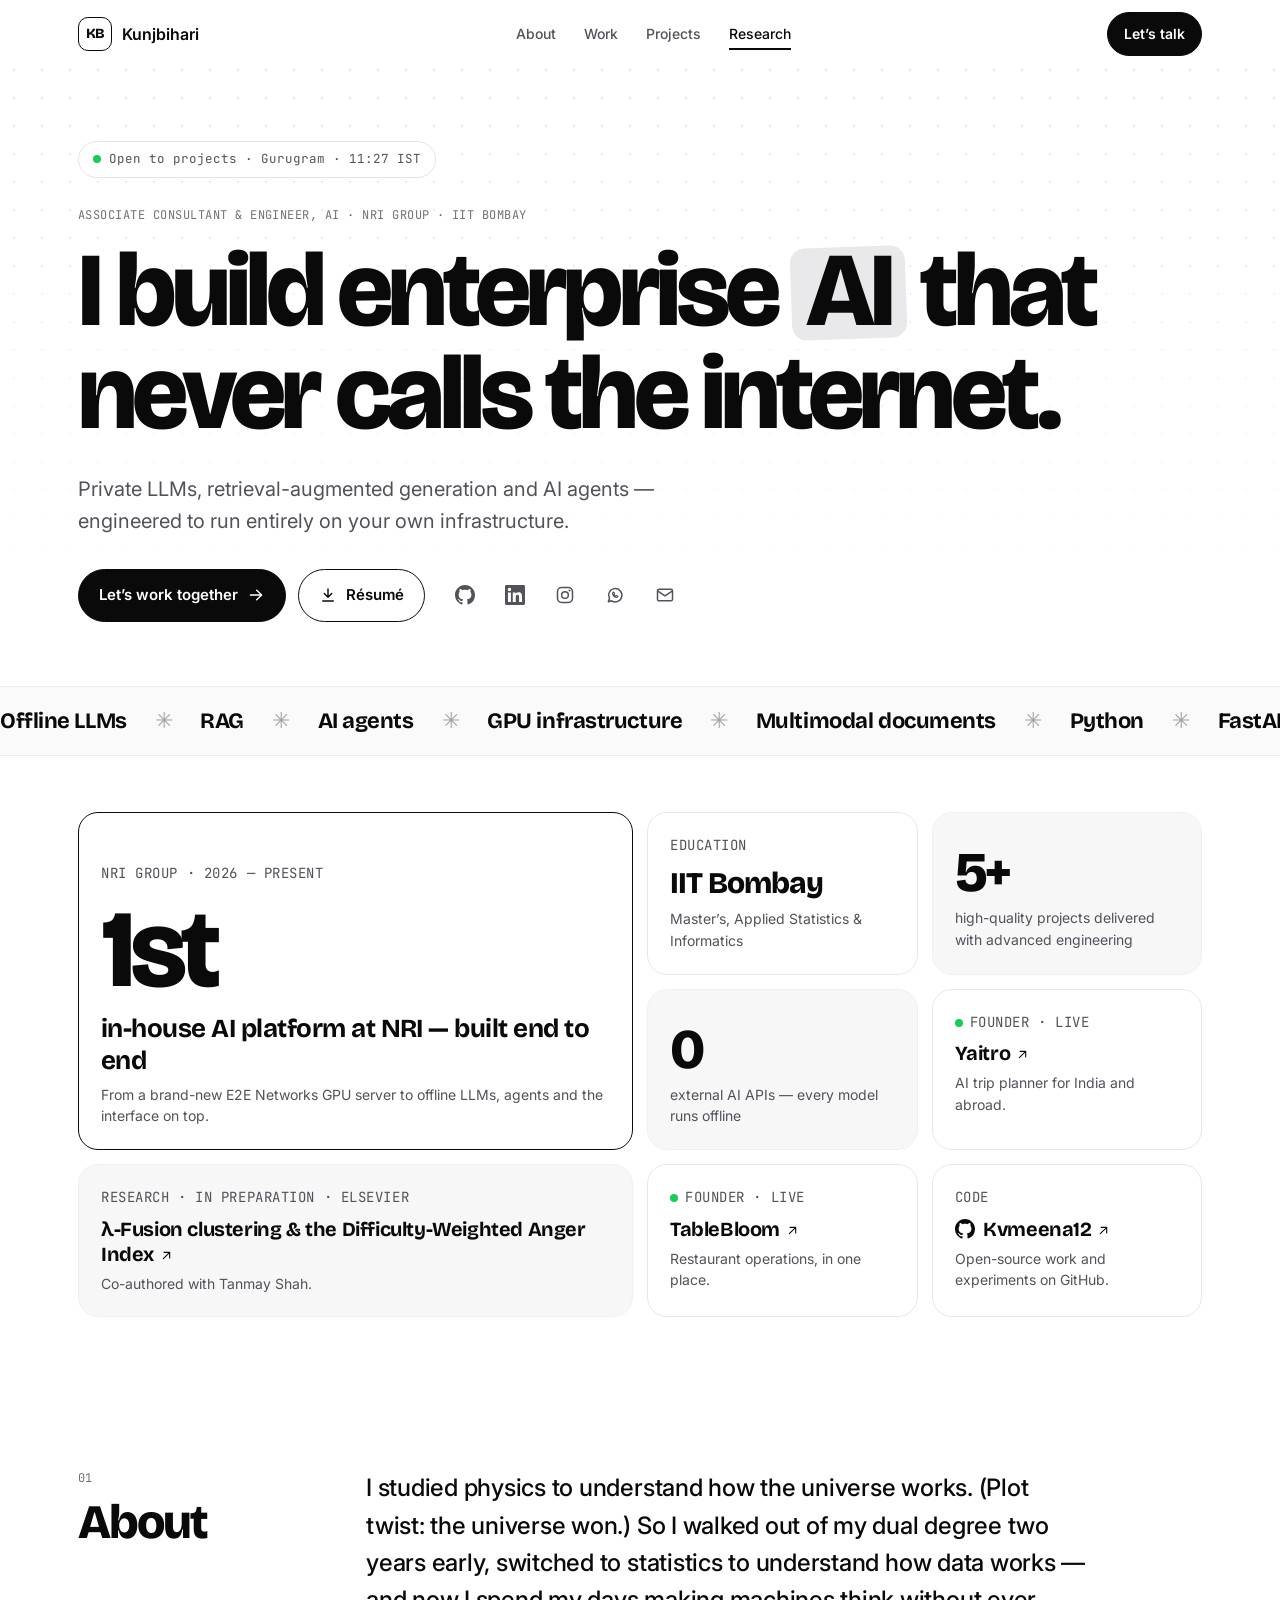
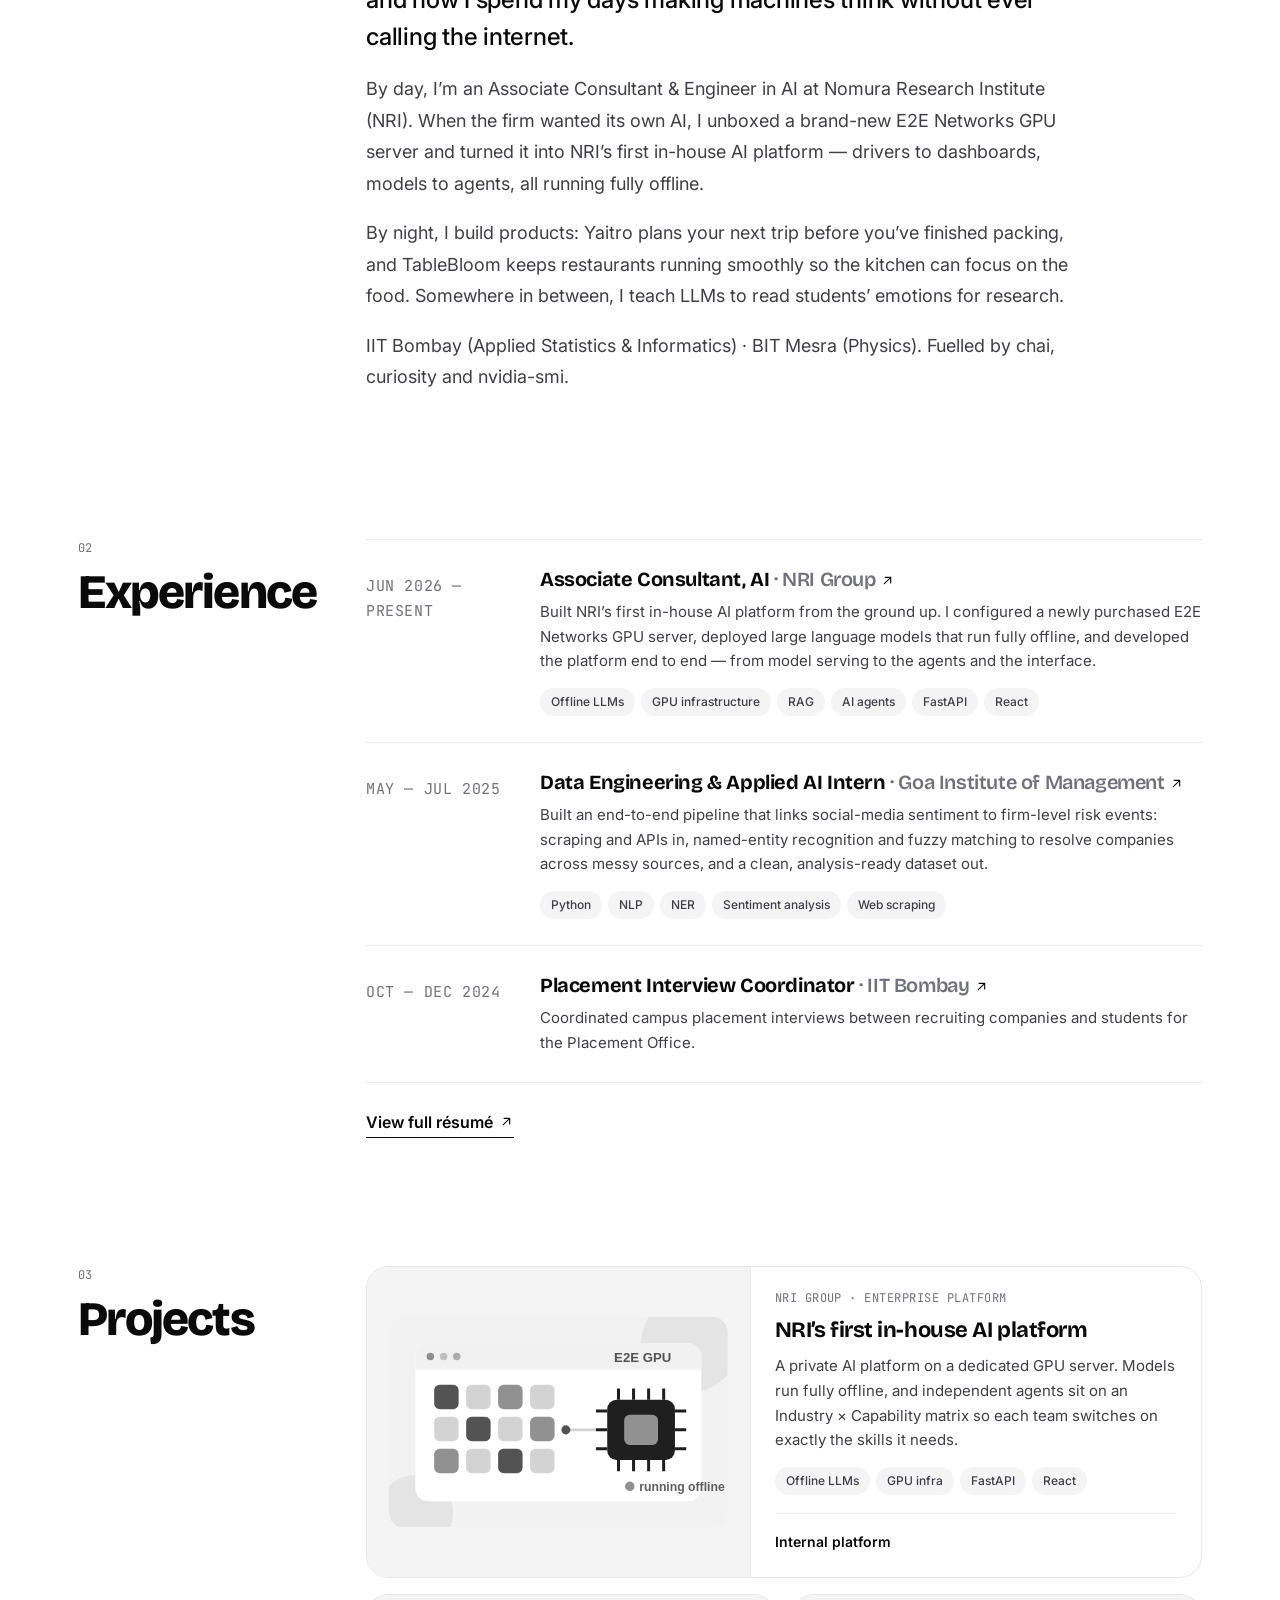
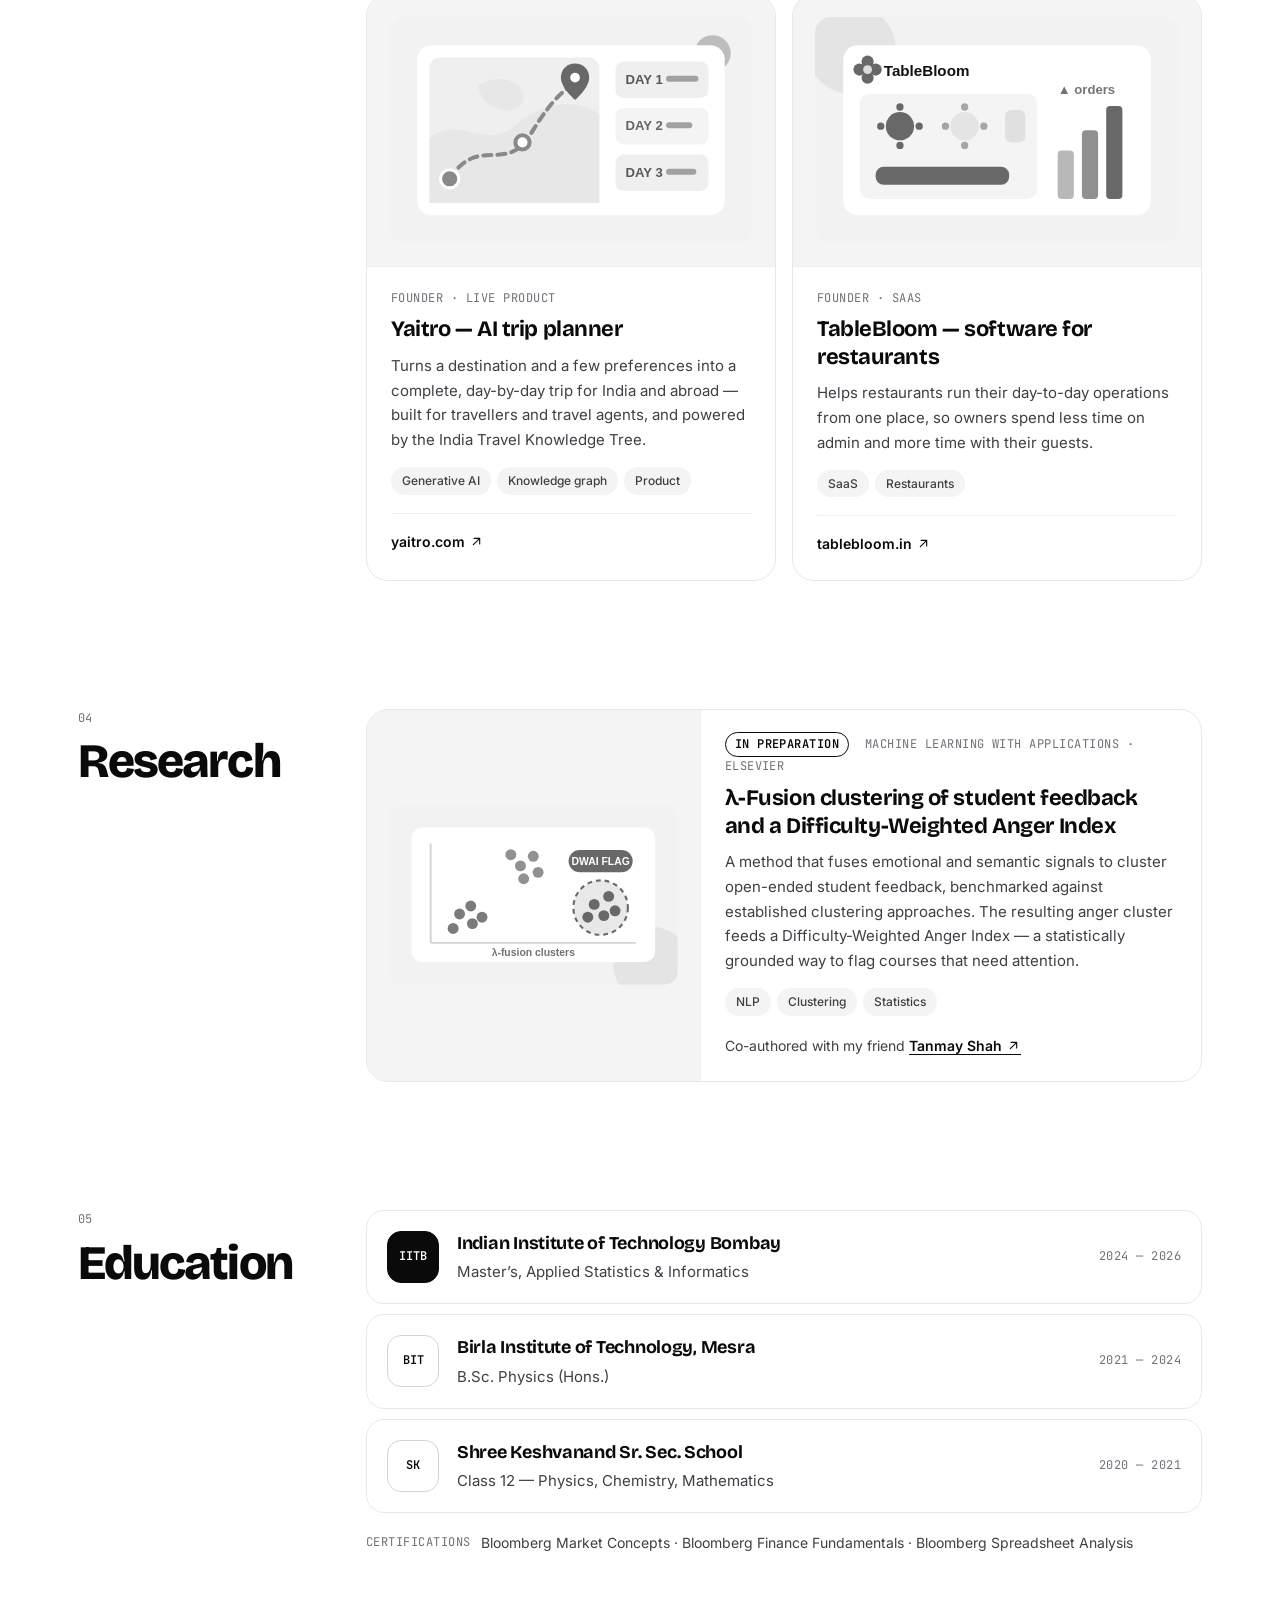
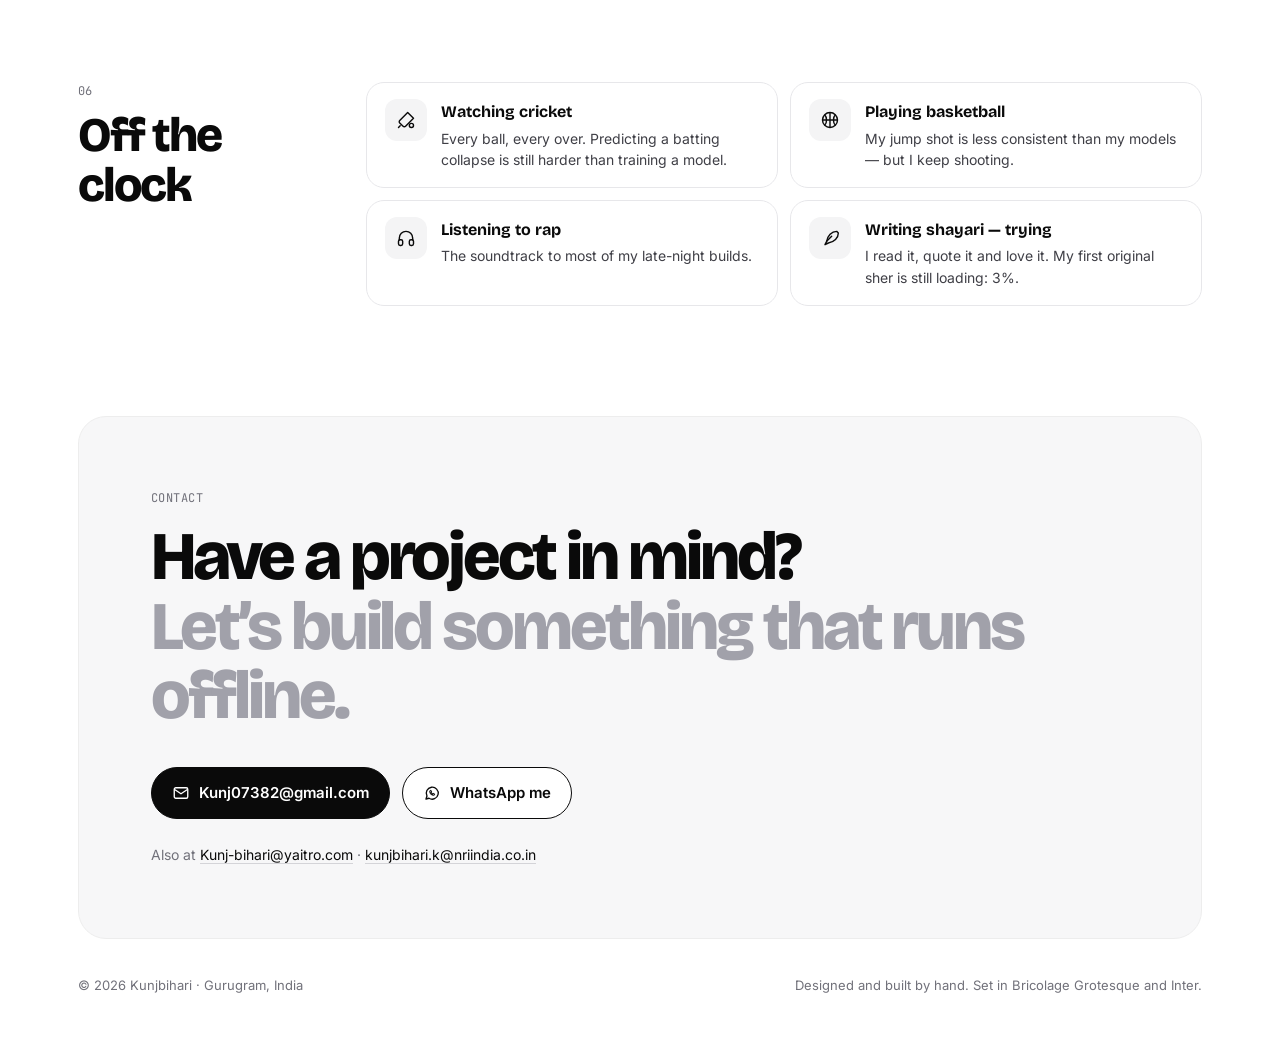
==== commit 43c11e74: "Add files via upload" ====
--- a/index.html
+++ b/index.html
@@ -3,109 +3,127 @@
 <head>
 <meta charset="utf-8">
 <meta name="viewport" content="width=device-width, initial-scale=1">
-<title>Kunjbihari — Associate Consultant &amp; Engineer</title>
-<meta name="description" content="Kunjbihari is an Associate Consultant &amp; Engineer in AI at NRI, building enterprise AI with offline LLMs, RAG and AI agents. IIT Bombay. Founder of Yaitro and TableBloom.">
-<meta property="og:title" content="Kunjbihari — Associate Consultant &amp; Engineer">
-<meta property="og:description" content="Building enterprise AI that runs fully offline. IIT Bombay · NRI Group · Founder of Yaitro and TableBloom.">
+<title>Kunjbihari — Associate Consultant &amp; Engineer, AI</title>
+<meta name="description" content="Kunjbihari builds enterprise AI that runs fully offline — private LLMs, RAG and AI agents. Associate Consultant &amp; Engineer at NRI, IIT Bombay alumnus, founder of Yaitro and TableBloom.">
+<meta property="og:title" content="Kunjbihari — Associate Consultant &amp; Engineer, AI">
+<meta property="og:description" content="I build enterprise AI that never calls the internet. NRI Group · IIT Bombay · Founder of Yaitro and TableBloom.">
 <meta property="og:type" content="website">
 <meta property="og:image" content="og-image.png">
 <meta name="twitter:card" content="summary_large_image">
 <meta name="theme-color" content="#ffffff">
-<link rel="icon" href="data:image/svg+xml,%3Csvg xmlns=%27http://www.w3.org/2000/svg%27 viewBox=%270 0 64 64%27%3E%3Crect width=%2764%27 height=%2764%27 rx=%2716%27 fill=%27%230f172a%27/%3E%3Ctext x=%2732%27 y=%2742%27 font-family=%27Arial%27 font-size=%2728%27 font-weight=%27700%27 fill=%27white%27 text-anchor=%27middle%27%3EKB%3C/text%3E%3C/svg%3E">
+<link rel="icon" href="data:image/svg+xml,%3Csvg xmlns=%27http://www.w3.org/2000/svg%27 viewBox=%270 0 64 64%27%3E%3Crect width=%2764%27 height=%2764%27 rx=%2716%27 fill=%27%230a0a0a%27/%3E%3Ctext x=%2732%27 y=%2742%27 font-family=%27Arial%27 font-size=%2728%27 font-weight=%27700%27 fill=%27white%27 text-anchor=%27middle%27%3EKB%3C/text%3E%3C/svg%3E">
 <link rel="preconnect" href="https://fonts.googleapis.com">
-<link href="https://fonts.googleapis.com/css2?family=Inter:wght@400;500;600;700&display=swap" rel="stylesheet">
-<link rel="stylesheet" href="style.css">
+<link href="https://fonts.googleapis.com/css2?family=Bricolage+Grotesque:opsz,wght@12..96,600;12..96,700;12..96,800&family=Inter:wght@400;500;600&family=JetBrains+Mono:wght@500&display=swap" rel="stylesheet">
+<link rel="stylesheet" href="style.css?v=4">
 </head>
 <body>
 <div id="spot" aria-hidden="true"></div>
-<a class="skip" href="#content">Skip to Content</a>
-<div class="wrap">
-<div class="cols">
-<header class="side">
-<div>
-<h1><a href="/">Kunjbihari</a></h1>
-<h2 class="role">Associate Consultant &amp; Engineer at NRI</h2>
-<p class="tagline">I build enterprise AI that runs fully offline — private LLMs, RAG and agents.</p>
-<nav class="navwrap" aria-label="In-page jump links"><ul><li><a class="nav" href="#about"><span class="ind"></span><span class="ntx">About</span></a></li><li><a class="nav" href="#experience"><span class="ind"></span><span class="ntx">Experience</span></a></li><li><a class="nav" href="#education"><span class="ind"></span><span class="ntx">Education</span></a></li><li><a class="nav" href="#projects"><span class="ind"></span><span class="ntx">Projects</span></a></li><li><a class="nav" href="#research"><span class="ind"></span><span class="ntx">Research</span></a></li></ul></nav>
-<button type="button" class="cta" data-open>Let’s work together <svg class="arw" viewBox="0 0 20 20" fill="currentColor" aria-hidden="true"><path fill-rule="evenodd" d="M3 10a.75.75 0 01.75-.75h10.64L10.23 5.29a.75.75 0 111.04-1.08l5.5 5.25a.75.75 0 010 1.08l-5.5 5.25a.75.75 0 11-1.04-1.08l4.16-3.96H3.75A.75.75 0 013 10z" clip-rule="evenodd"/></svg></button>
-</div>
-<ul class="socials" aria-label="Social media"><li><a class="soc" href="https://github.com/Kvmeena12" target="_blank" rel="noreferrer noopener" aria-label="GitHub" title="GitHub"><svg viewBox="0 0 16 16" fill="currentColor" aria-hidden="true"><path d="M8 0C3.58 0 0 3.58 0 8c0 3.54 2.29 6.53 5.47 7.59.4.07.55-.17.55-.38 0-.19-.01-.82-.01-1.49-2.01.37-2.53-.49-2.69-.94-.09-.23-.48-.94-.82-1.13-.28-.15-.68-.52-.01-.53.63-.01 1.08.58 1.23.82.72 1.21 1.87.87 2.33.66.07-.52.28-.87.51-1.07-1.78-.2-3.64-.89-3.64-3.95 0-.87.31-1.59.82-2.15-.08-.2-.36-1.02.08-2.12 0 0 .67-.21 2.2.82.64-.18 1.32-.27 2-.27.68 0 1.36.09 2 .27 1.53-1.04 2.2-.82 2.2-.82.44 1.1.16 1.92.08 2.12.51.56.82 1.27.82 2.15 0 3.07-1.87 3.75-3.65 3.95.29.25.54.73.54 1.48 0 1.07-.01 1.93-.01 2.2 0 .21.15.46.55.38A8.013 8.013 0 0016 8c0-4.42-3.58-8-8-8z"/></svg></a></li><li><a class="soc" href="https://www.linkedin.com/in/kvmeena/" target="_blank" rel="noreferrer noopener" aria-label="LinkedIn" title="LinkedIn"><svg viewBox="0 0 24 24" fill="currentColor" aria-hidden="true"><path d="M20.45 20.45h-3.56v-5.57c0-1.33-.02-3.04-1.85-3.04-1.85 0-2.14 1.45-2.14 2.94v5.67H9.35V9h3.41v1.56h.05c.48-.9 1.64-1.85 3.37-1.85 3.6 0 4.27 2.37 4.27 5.46v6.28zM5.34 7.43a2.06 2.06 0 110-4.13 2.06 2.06 0 010 4.13zM7.12 20.45H3.56V9h3.56v11.45zM22.22 0H1.77C.79 0 0 .77 0 1.73v20.54C0 23.23.79 24 1.77 24h20.45c.98 0 1.78-.77 1.78-1.73V1.73C24 .77 23.2 0 22.22 0z"/></svg></a></li><li><a class="soc" href="https://www.instagram.com/its_kvmeena/" target="_blank" rel="noreferrer noopener" aria-label="Instagram" title="Instagram"><svg viewBox="0 0 24 24" fill="none" stroke="currentColor" stroke-width="1.8" aria-hidden="true"><rect x="3" y="3" width="18" height="18" rx="5"/><circle cx="12" cy="12" r="4"/><path d="M17.5 6.5v.01" stroke-width="2.4" stroke-linecap="round"/></svg></a></li><li><a class="soc" href="https://wa.me/916375292488" target="_blank" rel="noreferrer noopener" aria-label="WhatsApp" title="WhatsApp"><svg viewBox="0 0 24 24" fill="none" stroke="currentColor" stroke-width="1.8" stroke-linejoin="round" aria-hidden="true"><path d="M4 20l1.3-3.9A8 8 0 1 1 8 19z"/><path d="M9 9.5c0 3 2.5 5.5 5.5 5.5l1-1.5-2-1-1 .8a4 4 0 0 1-1.8-1.8l.8-1-1-2z" stroke-width="1.4"/></svg></a></li><li><a class="soc" href="mailto:Kunj07382@gmail.com" target="_blank" rel="noreferrer noopener" aria-label="Email" title="Email"><svg viewBox="0 0 24 24" fill="none" stroke="currentColor" stroke-width="1.8" stroke-linejoin="round" aria-hidden="true"><rect x="3" y="5" width="18" height="14" rx="2"/><path d="M3 7l9 6 9-6"/></svg></a></li><li><a class="soc" href="https://yaitro.com" target="_blank" rel="noreferrer noopener" aria-label="Yaitro" title="Yaitro"><img src="yaitro-icon.png" alt="" style="width:22px;height:22px;border-radius:5px;display:block;filter:grayscale(1)"></a></li></ul>
+<div class="grain" aria-hidden="true"></div>
+
+<header class="top">
+<div class="wrap topin">
+<a class="logo" href="#home" aria-label="Kunjbihari, home"><span class="kb">KB</span><span>Kunjbihari</span></a>
+<nav aria-label="Main"><a href="#about">About</a><a href="#work">Work</a><a href="#projects">Projects</a><a href="#research">Research</a></nav>
+<button class="btn sm" type="button" data-open>Let’s talk</button>
+</div>
 </header>
-<main id="content" class="main">
-<section id="about" class="sec" aria-label="About">
-<div class="sechead"><h2>About</h2></div>
-<div class="about">
-<p>I studied physics to understand how the universe works. (Plot twist: the universe won.) So I walked out of my dual degree two years early, switched to statistics to understand how data works — and now I spend my days making machines think without ever calling the internet.</p>
+
+<main id="home">
+<section class="hero wrap">
+<p class="mono pill rv"><span class="live"></span>Open to projects · Gurugram · <span id="clock">--:--</span> IST</p>
+<p class="mono role rv">Associate Consultant &amp; Engineer, AI · NRI Group · IIT Bombay</p>
+<h1 class="headline"><span class="w" style="--i:0">I</span> <span class="w" style="--i:1">build</span> <span class="w" style="--i:2">enterprise</span> <span class="w hi" style="--i:3">AI</span> <span class="w" style="--i:4">that</span> <span class="w" style="--i:5">never</span> <span class="w" style="--i:6">calls</span> <span class="w" style="--i:7">the</span> <span class="w" style="--i:8">internet.</span></h1>
+<p class="lead rv">Private LLMs, retrieval-augmented generation and AI agents — engineered to run entirely on your own infrastructure.</p>
+<div class="cta rv">
+<button class="btn" type="button" data-open>Let’s work together <span class="i"><svg viewBox="0 0 20 20" fill="currentColor" aria-hidden="true"><path fill-rule="evenodd" d="M3 10a.75.75 0 01.75-.75h10.64L10.23 5.29a.75.75 0 111.04-1.08l5.5 5.25a.75.75 0 010 1.08l-5.5 5.25a.75.75 0 11-1.04-1.08l4.16-3.96H3.75A.75.75 0 013 10z" clip-rule="evenodd"/></svg></span></button>
+<a class="btn ghost" id="resume" href="Kunjbihari-Resume.pdf" target="_blank" rel="noreferrer noopener"><span class="i"><svg viewBox="0 0 24 24" fill="none" stroke="currentColor" stroke-width="1.9" stroke-linecap="round" stroke-linejoin="round" aria-hidden="true"><path d="M12 4v11M7 10l5 5 5-5M5 20h14"/></svg></span> Résumé</a>
+<div class="socials">
+<a href="https://github.com/Kvmeena12" target="_blank" rel="noreferrer noopener" aria-label="GitHub"><svg viewBox="0 0 16 16" fill="currentColor" aria-hidden="true"><path d="M8 0C3.58 0 0 3.58 0 8c0 3.54 2.29 6.53 5.47 7.59.4.07.55-.17.55-.38 0-.19-.01-.82-.01-1.49-2.01.37-2.53-.49-2.69-.94-.09-.23-.48-.94-.82-1.13-.28-.15-.68-.52-.01-.53.63-.01 1.08.58 1.23.82.72 1.21 1.87.87 2.33.66.07-.52.28-.87.51-1.07-1.78-.2-3.64-.89-3.64-3.95 0-.87.31-1.59.82-2.15-.08-.2-.36-1.02.08-2.12 0 0 .67-.21 2.2.82.64-.18 1.32-.27 2-.27.68 0 1.36.09 2 .27 1.53-1.04 2.2-.82 2.2-.82.44 1.1.16 1.92.08 2.12.51.56.82 1.27.82 2.15 0 3.07-1.87 3.75-3.65 3.95.29.25.54.73.54 1.48 0 1.07-.01 1.93-.01 2.2 0 .21.15.46.55.38A8.013 8.013 0 0016 8c0-4.42-3.58-8-8-8z"/></svg></a>
+<a href="https://www.linkedin.com/in/kvmeena/" target="_blank" rel="noreferrer noopener" aria-label="LinkedIn"><svg viewBox="0 0 24 24" fill="currentColor" aria-hidden="true"><path d="M20.45 20.45h-3.56v-5.57c0-1.33-.02-3.04-1.85-3.04-1.85 0-2.14 1.45-2.14 2.94v5.67H9.35V9h3.41v1.56h.05c.48-.9 1.64-1.85 3.37-1.85 3.6 0 4.27 2.37 4.27 5.46v6.28zM5.34 7.43a2.06 2.06 0 110-4.13 2.06 2.06 0 010 4.13zM7.12 20.45H3.56V9h3.56v11.45zM22.22 0H1.77C.79 0 0 .77 0 1.73v20.54C0 23.23.79 24 1.77 24h20.45c.98 0 1.78-.77 1.78-1.73V1.73C24 .77 23.2 0 22.22 0z"/></svg></a>
+<a href="https://www.instagram.com/its_kvmeena/" target="_blank" rel="noreferrer noopener" aria-label="Instagram"><svg viewBox="0 0 24 24" fill="none" stroke="currentColor" stroke-width="1.8" aria-hidden="true"><rect x="3" y="3" width="18" height="18" rx="5"/><circle cx="12" cy="12" r="4"/><path d="M17.5 6.5v.01" stroke-width="2.4" stroke-linecap="round"/></svg></a>
+<a href="https://wa.me/916375292488" target="_blank" rel="noreferrer noopener" aria-label="WhatsApp"><svg viewBox="0 0 24 24" fill="none" stroke="currentColor" stroke-width="1.8" stroke-linejoin="round" aria-hidden="true"><path d="M4 20l1.3-3.9A8 8 0 1 1 8 19z"/><path d="M9 9.5c0 3 2.5 5.5 5.5 5.5l1-1.5-2-1-1 .8a4 4 0 0 1-1.8-1.8l.8-1-1-2z" stroke-width="1.4"/></svg></a>
+<a href="mailto:Kunj07382@gmail.com" aria-label="Email"><svg viewBox="0 0 24 24" fill="none" stroke="currentColor" stroke-width="1.8" stroke-linejoin="round" aria-hidden="true"><rect x="3" y="5" width="18" height="14" rx="2"/><path d="M3 7l9 6 9-6"/></svg></a>
+</div>
+</div>
+</section>
+
+<div class="marquee" aria-hidden="true"><div class="mqt"><span>Offline LLMs</span><span class="sep">✳</span><span>RAG</span><span class="sep">✳</span><span>AI agents</span><span class="sep">✳</span><span>GPU infrastructure</span><span class="sep">✳</span><span>Multimodal documents</span><span class="sep">✳</span><span>Python</span><span class="sep">✳</span><span>FastAPI</span><span class="sep">✳</span><span>React</span><span class="sep">✳</span><span>NLP</span><span class="sep">✳</span><span>Transformers</span><span class="sep">✳</span><span>Statistics</span><span class="sep">✳</span><span>SQL</span><span class="sep">✳</span><span>Offline LLMs</span><span class="sep">✳</span><span>RAG</span><span class="sep">✳</span><span>AI agents</span><span class="sep">✳</span><span>GPU infrastructure</span><span class="sep">✳</span><span>Multimodal documents</span><span class="sep">✳</span><span>Python</span><span class="sep">✳</span><span>FastAPI</span><span class="sep">✳</span><span>React</span><span class="sep">✳</span><span>NLP</span><span class="sep">✳</span><span>Transformers</span><span class="sep">✳</span><span>Statistics</span><span class="sep">✳</span><span>SQL</span><span class="sep">✳</span></div></div>
+
+<section class="wrap bento" aria-label="Highlights">
+<article class="bx b-nri rv">
+<p class="mono">NRI Group · 2026 — present</p>
+<p class="big">1st</p>
+<h3>in-house AI platform at NRI — built end to end</h3>
+<p>From a brand-new E2E Networks GPU server to offline LLMs, agents and the interface on top.</p>
+</article>
+<article class="bx b-iit rv">
+<p class="mono">Education</p>
+<h3 class="iit">IIT Bombay</h3>
+<p>Master’s, Applied Statistics &amp; Informatics</p>
+</article>
+<article class="bx b-num rv"><p class="big">5+</p><p>high-quality projects delivered with advanced engineering</p></article>
+<article class="bx b-num rv"><p class="big">0</p><p>external AI APIs — every model runs offline</p></article>
+<a class="bx b-prod rv" href="https://yaitro.com" target="_blank" rel="noreferrer noopener">
+<p class="mono"><span class="live"></span>Founder · live</p>
+<h3>Yaitro <svg class="arw" viewBox="0 0 20 20" fill="currentColor" aria-hidden="true"><path fill-rule="evenodd" d="M5.22 14.78a.75.75 0 001.06 0l7.22-7.22v5.69a.75.75 0 001.5 0v-7.5a.75.75 0 00-.75-.75h-7.5a.75.75 0 000 1.5h5.69l-7.22 7.22a.75.75 0 000 1.06z" clip-rule="evenodd"/></svg></h3>
+<p>AI trip planner for India and abroad.</p>
+</a>
+<a class="bx b-res rv" href="#research">
+<p class="mono">Research · In preparation · Elsevier</p>
+<h3>λ-Fusion clustering &amp; the Difficulty-Weighted Anger Index <svg class="arw" viewBox="0 0 20 20" fill="currentColor" aria-hidden="true"><path fill-rule="evenodd" d="M5.22 14.78a.75.75 0 001.06 0l7.22-7.22v5.69a.75.75 0 001.5 0v-7.5a.75.75 0 00-.75-.75h-7.5a.75.75 0 000 1.5h5.69l-7.22 7.22a.75.75 0 000 1.06z" clip-rule="evenodd"/></svg></h3>
+<p>Co-authored with Tanmay Shah.</p>
+</a>
+<a class="bx b-prod rv" href="https://tablebloom.in" target="_blank" rel="noreferrer noopener">
+<p class="mono"><span class="live"></span>Founder · live</p>
+<h3>TableBloom <svg class="arw" viewBox="0 0 20 20" fill="currentColor" aria-hidden="true"><path fill-rule="evenodd" d="M5.22 14.78a.75.75 0 001.06 0l7.22-7.22v5.69a.75.75 0 001.5 0v-7.5a.75.75 0 00-.75-.75h-7.5a.75.75 0 000 1.5h5.69l-7.22 7.22a.75.75 0 000 1.06z" clip-rule="evenodd"/></svg></h3>
+<p>Restaurant operations, in one place.</p>
+</a>
+<a class="bx b-gh rv" href="https://github.com/Kvmeena12" target="_blank" rel="noreferrer noopener">
+<p class="mono">Code</p>
+<h3><span class="ghi"><svg viewBox="0 0 16 16" fill="currentColor" aria-hidden="true"><path d="M8 0C3.58 0 0 3.58 0 8c0 3.54 2.29 6.53 5.47 7.59.4.07.55-.17.55-.38 0-.19-.01-.82-.01-1.49-2.01.37-2.53-.49-2.69-.94-.09-.23-.48-.94-.82-1.13-.28-.15-.68-.52-.01-.53.63-.01 1.08.58 1.23.82.72 1.21 1.87.87 2.33.66.07-.52.28-.87.51-1.07-1.78-.2-3.64-.89-3.64-3.95 0-.87.31-1.59.82-2.15-.08-.2-.36-1.02.08-2.12 0 0 .67-.21 2.2.82.64-.18 1.32-.27 2-.27.68 0 1.36.09 2 .27 1.53-1.04 2.2-.82 2.2-.82.44 1.1.16 1.92.08 2.12.51.56.82 1.27.82 2.15 0 3.07-1.87 3.75-3.65 3.95.29.25.54.73.54 1.48 0 1.07-.01 1.93-.01 2.2 0 .21.15.46.55.38A8.013 8.013 0 0016 8c0-4.42-3.58-8-8-8z"/></svg></span> Kvmeena12 <svg class="arw" viewBox="0 0 20 20" fill="currentColor" aria-hidden="true"><path fill-rule="evenodd" d="M5.22 14.78a.75.75 0 001.06 0l7.22-7.22v5.69a.75.75 0 001.5 0v-7.5a.75.75 0 00-.75-.75h-7.5a.75.75 0 000 1.5h5.69l-7.22 7.22a.75.75 0 000 1.06z" clip-rule="evenodd"/></svg></h3>
+<p>Open-source work and experiments on GitHub.</p>
+</a>
+</section>
+
+<section id="about" class="wrap sec">
+<div class="sh rv"><p class="mono">01</p><h2>About</h2></div>
+<div class="about rv">
+<p class="first">I studied physics to understand how the universe works. (Plot twist: the universe won.) So I walked out of my dual degree two years early, switched to statistics to understand how data works — and now I spend my days making machines think without ever calling the internet.</p>
 <p>By day, I’m an Associate Consultant &amp; Engineer in AI at Nomura Research Institute (NRI). When the firm wanted its own AI, I unboxed a brand-new E2E Networks GPU server and turned it into NRI’s first in-house AI platform — drivers to dashboards, models to agents, all running fully offline.</p>
 <p>By night, I build products: Yaitro plans your next trip before you’ve finished packing, and TableBloom keeps restaurants running smoothly so the kitchen can focus on the food. Somewhere in between, I teach LLMs to read students’ emotions for research.</p>
 <p>IIT Bombay (Applied Statistics &amp; Informatics) · BIT Mesra (Physics). Fuelled by chai, curiosity and <span class="nw">nvidia-smi</span>.</p>
 </div>
 </section>
-<section id="experience" class="sec" aria-label="Experience">
-<div class="sechead"><h2>Experience</h2></div>
-<ol class="list"><li class="row">
-<div class="hov"></div>
-<header class="date">Jun 2026 — Present</header>
-<div class="body">
-<h3 class="h3"><a class="ttl" href="https://www.nri.com/en" target="_blank" rel="noreferrer noopener"><span class="hit"></span><span>Associate Consultant, AI · <span class="nw">NRI Group <svg class="arw" viewBox="0 0 20 20" fill="currentColor" aria-hidden="true"><path fill-rule="evenodd" d="M5.22 14.78a.75.75 0 001.06 0l7.22-7.22v5.69a.75.75 0 001.5 0v-7.5a.75.75 0 00-.75-.75h-7.5a.75.75 0 000 1.5h5.69l-7.22 7.22a.75.75 0 000 1.06z" clip-rule="evenodd"/></svg></span></span></a></h3>
-<p class="desc">Built NRI’s first in-house AI platform from the ground up: configured a newly purchased E2E Networks GPU server, deployed large language models that run fully offline, and developed the platform end to end, from model serving to the agents and interface.</p>
-<ul class="tags" aria-label="Technologies used"><li><span class="tag">Offline LLMs</span></li><li><span class="tag">GPU infrastructure</span></li><li><span class="tag">RAG</span></li><li><span class="tag">AI agents</span></li><li><span class="tag">React</span></li><li><span class="tag">FastAPI</span></li></ul>
-</div>
-</li><li class="row">
-<div class="hov"></div>
-<header class="date">May — Jul 2025</header>
-<div class="body">
-<h3 class="h3"><a class="ttl" href="https://gim.ac.in" target="_blank" rel="noreferrer noopener"><span class="hit"></span><span>Data Engineering &amp; Applied AI Intern · <span class="nw">Goa Institute of Management <svg class="arw" viewBox="0 0 20 20" fill="currentColor" aria-hidden="true"><path fill-rule="evenodd" d="M5.22 14.78a.75.75 0 001.06 0l7.22-7.22v5.69a.75.75 0 001.5 0v-7.5a.75.75 0 00-.75-.75h-7.5a.75.75 0 000 1.5h5.69l-7.22 7.22a.75.75 0 000 1.06z" clip-rule="evenodd"/></svg></span></span></a></h3>
-<p class="desc">Built an end-to-end pipeline linking social sentiment to firm-level risk events — scraping and APIs in, NER and fuzzy matching to resolve entities across messy sources, and a clean, analysis-ready dataset out for risk modelling.</p>
-<ul class="tags" aria-label="Technologies used"><li><span class="tag">Python</span></li><li><span class="tag">NLP</span></li><li><span class="tag">NER</span></li><li><span class="tag">Web scraping</span></li><li><span class="tag">Sentiment analysis</span></li></ul>
-</div>
-</li><li class="row">
-<div class="hov"></div>
-<header class="date">Oct — Dec 2024</header>
-<div class="body">
-<h3 class="h3"><a class="ttl" href="https://www.iitb.ac.in" target="_blank" rel="noreferrer noopener"><span class="hit"></span><span>Placement Interview Coordinator · <span class="nw">IIT Bombay <svg class="arw" viewBox="0 0 20 20" fill="currentColor" aria-hidden="true"><path fill-rule="evenodd" d="M5.22 14.78a.75.75 0 001.06 0l7.22-7.22v5.69a.75.75 0 001.5 0v-7.5a.75.75 0 00-.75-.75h-7.5a.75.75 0 000 1.5h5.69l-7.22 7.22a.75.75 0 000 1.06z" clip-rule="evenodd"/></svg></span></span></a></h3>
-<p class="desc">Coordinated campus placement interviews between companies and students for the Placement Office.</p>
-
-</div>
-</li></ol>
-<div class="more"><a class="morelink" href="Kunjbihari-Resume.pdf" target="_blank" rel="noreferrer noopener"><span>View Full Résumé</span> <svg class="arw" viewBox="0 0 20 20" fill="currentColor" aria-hidden="true"><path fill-rule="evenodd" d="M5.22 14.78a.75.75 0 001.06 0l7.22-7.22v5.69a.75.75 0 001.5 0v-7.5a.75.75 0 00-.75-.75h-7.5a.75.75 0 000 1.5h5.69l-7.22 7.22a.75.75 0 000 1.06z" clip-rule="evenodd"/></svg></a></div>
-</section>
-<section id="education" class="sec" aria-label="Education">
-<div class="sechead"><h2>Education</h2></div>
-<ol class="list"><li class="row">
-<div class="hov"></div>
-<header class="date">2024 — 2026</header>
-<div class="body">
-<h3 class="h3"><a class="ttl" href="https://www.iitb.ac.in" target="_blank" rel="noreferrer noopener"><span class="hit"></span><span>Master’s, Applied Statistics &amp; Informatics · <span class="nw">IIT Bombay <svg class="arw" viewBox="0 0 20 20" fill="currentColor" aria-hidden="true"><path fill-rule="evenodd" d="M5.22 14.78a.75.75 0 001.06 0l7.22-7.22v5.69a.75.75 0 001.5 0v-7.5a.75.75 0 00-.75-.75h-7.5a.75.75 0 000 1.5h5.69l-7.22 7.22a.75.75 0 000 1.06z" clip-rule="evenodd"/></svg></span></span></a></h3>
-<ul class="tags" aria-label="Technologies used"><li><span class="tag">Statistics</span></li><li><span class="tag">Machine learning</span></li><li><span class="tag">Data science</span></li></ul>
-</div>
-</li><li class="row">
-<div class="hov"></div>
-<header class="date">2021 — 2024</header>
-<div class="body">
-<h3 class="h3"><a class="ttl" href="https://www.bitmesra.ac.in" target="_blank" rel="noreferrer noopener"><span class="hit"></span><span>B.Sc. Physics (Hons.) · <span class="nw">BIT Mesra <svg class="arw" viewBox="0 0 20 20" fill="currentColor" aria-hidden="true"><path fill-rule="evenodd" d="M5.22 14.78a.75.75 0 001.06 0l7.22-7.22v5.69a.75.75 0 001.5 0v-7.5a.75.75 0 00-.75-.75h-7.5a.75.75 0 000 1.5h5.69l-7.22 7.22a.75.75 0 000 1.06z" clip-rule="evenodd"/></svg></span></span></a></h3>
-
-</div>
-</li><li class="row">
-<div class="hov"></div>
-<header class="date">2020 — 2021</header>
-<div class="body">
-<h3 class="h3"><span class="ttl"><span>Class 12, Physics · Chemistry · Mathematics · Shree Keshvanand Sr. Sec. School</span></span></h3>
-
-</div>
-</li></ol>
-<p class="cert">Certifications: Bloomberg Market Concepts · Bloomberg Finance Fundamentals · Bloomberg Spreadsheet Analysis</p>
-</section>
-<section id="projects" class="sec" aria-label="Projects">
-<div class="sechead"><h2>Projects</h2></div>
-<ol class="list"><li class="row prow">
-<div class="hov"></div>
-<div class="body">
-<h3 class="h3"><span class="ttl"><span>NRI’s first in-house AI platform</span></span></h3>
-<p class="desc">A private AI platform built on a dedicated E2E Networks GPU server. Language models run fully offline with no external AI APIs, and independent agents are organised on an Industry × Capability matrix so each team switches on exactly the skills it needs.</p>
-<ul class="tags" aria-label="Technologies used"><li><span class="tag">Offline LLMs</span></li><li><span class="tag">GPU infrastructure</span></li><li><span class="tag">React</span></li><li><span class="tag">FastAPI</span></li><li><span class="tag">AI agents</span></li></ul>
-</div>
-<div class="img"><svg viewBox="0 0 180 112" class="thumb"  role="img" aria-label="Animated preview: agents in the platform matrix light up and send data to the GPU server"><defs><clipPath id="thumbclip0"><rect width="180" height="112" rx="8"/></clipPath></defs><g clip-path="url(#thumbclip0)"><rect width="180" height="112" fill="#F2F2F2"/><circle cx="160" cy="14" r="26" fill="#E4E4E4"/><circle cx="14" cy="104" r="20" fill="#E4E4E4"/>
+
+<section id="work" class="wrap sec">
+<div class="sh rv"><p class="mono">02</p><h2>Experience</h2></div>
+<div>
+<ol class="xps">
+<li class="xp rv">
+<p class="xd">Jun 2026 — Present</p>
+<div><h3><a href="https://www.nri.com/en" target="_blank" rel="noreferrer noopener">Associate Consultant, AI <span class="org">· NRI Group</span> <svg class="arw" viewBox="0 0 20 20" fill="currentColor" aria-hidden="true"><path fill-rule="evenodd" d="M5.22 14.78a.75.75 0 001.06 0l7.22-7.22v5.69a.75.75 0 001.5 0v-7.5a.75.75 0 00-.75-.75h-7.5a.75.75 0 000 1.5h5.69l-7.22 7.22a.75.75 0 000 1.06z" clip-rule="evenodd"/></svg></a></h3>
+<p>Built NRI’s first in-house AI platform from the ground up. I configured a newly purchased E2E Networks GPU server, deployed large language models that run fully offline, and developed the platform end to end — from model serving to the agents and the interface.</p><ul class="tags"><li>Offline LLMs</li><li>GPU infrastructure</li><li>RAG</li><li>AI agents</li><li>FastAPI</li><li>React</li></ul></div>
+</li>
+<li class="xp rv">
+<p class="xd">May — Jul 2025</p>
+<div><h3><a href="https://gim.ac.in" target="_blank" rel="noreferrer noopener">Data Engineering &amp; Applied AI Intern <span class="org">· Goa Institute of Management</span> <svg class="arw" viewBox="0 0 20 20" fill="currentColor" aria-hidden="true"><path fill-rule="evenodd" d="M5.22 14.78a.75.75 0 001.06 0l7.22-7.22v5.69a.75.75 0 001.5 0v-7.5a.75.75 0 00-.75-.75h-7.5a.75.75 0 000 1.5h5.69l-7.22 7.22a.75.75 0 000 1.06z" clip-rule="evenodd"/></svg></a></h3>
+<p>Built an end-to-end pipeline that links social-media sentiment to firm-level risk events: scraping and APIs in, named-entity recognition and fuzzy matching to resolve companies across messy sources, and a clean, analysis-ready dataset out.</p><ul class="tags"><li>Python</li><li>NLP</li><li>NER</li><li>Sentiment analysis</li><li>Web scraping</li></ul></div>
+</li>
+<li class="xp rv">
+<p class="xd">Oct — Dec 2024</p>
+<div><h3><a href="https://www.iitb.ac.in" target="_blank" rel="noreferrer noopener">Placement Interview Coordinator <span class="org">· IIT Bombay</span> <svg class="arw" viewBox="0 0 20 20" fill="currentColor" aria-hidden="true"><path fill-rule="evenodd" d="M5.22 14.78a.75.75 0 001.06 0l7.22-7.22v5.69a.75.75 0 001.5 0v-7.5a.75.75 0 00-.75-.75h-7.5a.75.75 0 000 1.5h5.69l-7.22 7.22a.75.75 0 000 1.06z" clip-rule="evenodd"/></svg></a></h3>
+<p>Coordinated campus placement interviews between recruiting companies and students for the Placement Office.</p></div>
+</li>
+</ol>
+<a class="more rv" href="Kunjbihari-Resume.pdf" target="_blank" rel="noreferrer noopener" data-resume>View full résumé <svg class="arw" viewBox="0 0 20 20" fill="currentColor" aria-hidden="true"><path fill-rule="evenodd" d="M5.22 14.78a.75.75 0 001.06 0l7.22-7.22v5.69a.75.75 0 001.5 0v-7.5a.75.75 0 00-.75-.75h-7.5a.75.75 0 000 1.5h5.69l-7.22 7.22a.75.75 0 000 1.06z" clip-rule="evenodd"/></svg></a>
+</div>
+</section>
+
+<section id="projects" class="wrap sec">
+<div class="sh rv"><p class="mono">03</p><h2>Projects</h2></div>
+<div class="pgrid">
+<div class="pc it rv">
+<div class="pimg"><svg viewBox="0 0 180 112" class="thumb"   role="img" aria-label="Animated preview: agents in the platform matrix light up and send data to the GPU server"><defs><clipPath id="thumbclip0"><rect width="180" height="112" rx="8"/></clipPath></defs><g clip-path="url(#thumbclip0)"><rect width="180" height="112" fill="#F2F2F2"/><circle cx="160" cy="14" r="26" fill="#E4E4E4"/><circle cx="14" cy="104" r="20" fill="#E4E4E4"/>
 <rect x="14" y="14" width="152" height="84" rx="7" fill="#FFFFFF"/><path d="M14 28V21a7 7 0 0 1 7-7h138a7 7 0 0 1 7 7v7z" fill="#F1F1F1"/>
 <circle cx="22" cy="21" r="2" fill="#8E8E8E"/><circle cx="29" cy="21" r="2" fill="#C1C1C1"/><circle cx="36" cy="21" r="2" fill="#ADADAD"/>
 <text x="150" y="24" font-family="DM Sans,sans-serif" font-size="7" font-weight="700" fill="#535353" text-anchor="end">E2E GPU</text><rect class="cel" x="24" y="36" width="13" height="13" rx="3" fill="#535353" style="animation-delay:0.00s"/><rect class="cel" x="41" y="36" width="13" height="13" rx="3" fill="#D3D3D3" style="animation-delay:0.13s"/><rect class="cel" x="58" y="36" width="13" height="13" rx="3" fill="#919191" style="animation-delay:0.26s"/><rect class="cel" x="75" y="36" width="13" height="13" rx="3" fill="#D3D3D3" style="animation-delay:0.39s"/><rect class="cel" x="24" y="53" width="13" height="13" rx="3" fill="#D3D3D3" style="animation-delay:0.52s"/><rect class="cel" x="41" y="53" width="13" height="13" rx="3" fill="#535353" style="animation-delay:0.65s"/><rect class="cel" x="58" y="53" width="13" height="13" rx="3" fill="#D3D3D3" style="animation-delay:0.78s"/><rect class="cel" x="75" y="53" width="13" height="13" rx="3" fill="#919191" style="animation-delay:0.91s"/><rect class="cel" x="24" y="70" width="13" height="13" rx="3" fill="#919191" style="animation-delay:1.04s"/><rect class="cel" x="41" y="70" width="13" height="13" rx="3" fill="#D3D3D3" style="animation-delay:1.17s"/><rect class="cel" x="58" y="70" width="13" height="13" rx="3" fill="#535353" style="animation-delay:1.30s"/><rect class="cel" x="75" y="70" width="13" height="13" rx="3" fill="#D3D3D3" style="animation-delay:1.43s"/>
@@ -113,14 +131,16 @@
 <g stroke="#1F1F1F" stroke-width="1.6"><path d="M122 44v-6M130 44v-6M138 44v-6M146 44v-6M122 76v6M130 76v6M138 76v6M146 76v6M116 50h-6M116 60h-6M116 70h-6M152 50h6M152 60h6M152 70h6"/></g>
 <rect x="116" y="44" width="36" height="32" rx="5" fill="#1F1F1F"/><rect class="core" x="125" y="52" width="18" height="16" rx="3" fill="#919191"/>
 <circle class="led" cx="128" cy="90" r="2.5" fill="#919191"/><text x="133" y="92.5" font-family="DM Sans,sans-serif" font-size="6.5" font-weight="600" fill="#5D5D5D">running offline</text></g></svg></div>
-</li><li class="row prow">
-<div class="hov"></div>
-<div class="body">
-<h3 class="h3"><a class="ttl" href="https://yaitro.com" target="_blank" rel="noreferrer noopener"><span class="hit"></span><span>Yaitro — AI trip planner <span class="nw"><svg class="arw" viewBox="0 0 20 20" fill="currentColor" aria-hidden="true"><path fill-rule="evenodd" d="M5.22 14.78a.75.75 0 001.06 0l7.22-7.22v5.69a.75.75 0 001.5 0v-7.5a.75.75 0 00-.75-.75h-7.5a.75.75 0 000 1.5h5.69l-7.22 7.22a.75.75 0 000 1.06z" clip-rule="evenodd"/></svg></span></span></a></h3>
-<p class="live"><span class="dot"></span>Live · yaitro.com</p><p class="desc">Turns a destination and a few preferences into a complete, day-by-day trip for India and abroad. Built for travellers and travel agents, powered by the India Travel Knowledge Tree, a source-backed travel dataset growing into a full knowledge graph.</p>
-<ul class="tags" aria-label="Technologies used"><li><span class="tag">Generative AI</span></li><li><span class="tag">Knowledge graph</span></li><li><span class="tag">Product</span></li></ul>
-</div>
-<div class="img"><svg viewBox="0 0 180 112" class="thumb"  role="img" aria-label="Animated preview: a traveller moves along a Yaitro trip route while the day-by-day plan fills in"><defs><clipPath id="thumbclip1"><rect width="180" height="112" rx="8"/></clipPath></defs><g clip-path="url(#thumbclip1)"><rect width="180" height="112" fill="#F2F2F2"/><circle class="sun" cx="160" cy="18" r="9" fill="#BDBDBD"/>
+<div class="pbody">
+<p class="mono">NRI Group · Enterprise platform</p>
+<h3>NRI’s first in-house AI platform</h3>
+<p>A private AI platform on a dedicated GPU server. Models run fully offline, and independent agents sit on an Industry × Capability matrix so each team switches on exactly the skills it needs.</p>
+<ul class="tags"><li>Offline LLMs</li><li>GPU infra</li><li>FastAPI</li><li>React</li></ul>
+<p class="plink">Internal platform</p>
+</div>
+</div>
+<a class="pc it rv" href="https://yaitro.com" target="_blank" rel="noreferrer noopener">
+<div class="pimg"><svg viewBox="0 0 180 112" class="thumb"   role="img" aria-label="Animated preview: a traveller moves along a Yaitro trip route while the day-by-day plan fills in"><defs><clipPath id="thumbclip1"><rect width="180" height="112" rx="8"/></clipPath></defs><g clip-path="url(#thumbclip1)"><rect width="180" height="112" fill="#F2F2F2"/><circle class="sun" cx="160" cy="18" r="9" fill="#BDBDBD"/>
 <rect x="14" y="14" width="152" height="84" rx="7" fill="#FFFFFF"/><rect x="20" y="20" width="84" height="72" rx="5" fill="#EFEFEF"/>
 <path d="M20 60 C34 48 48 66 62 54 S 92 40 104 48 V92 H20Z" fill="#E7E7E7"/><path d="M44 34 C56 26 70 34 66 42 S 46 46 44 34Z" fill="#E7E7E7"/>
 <path class="rt" d="M30 80 C44 58 58 78 70 58 S 88 36 92 32" fill="none" stroke="#898989" stroke-width="2" stroke-dasharray="4 3" stroke-linecap="round"/>
@@ -130,14 +150,16 @@
 <g font-family="DM Sans,sans-serif" font-size="6.5" font-weight="700"><g class="day" style="animation-delay:.1s"><rect x="112" y="22" width="46" height="18" rx="4" fill="#EFEFEF"/><text x="117" y="33" fill="#575757">DAY 1</text><rect x="137" y="29" width="16" height="3" rx="1.5" fill="#A1A1A1"/></g>
 <g class="day" style="animation-delay:.35s"><rect x="112" y="45" width="46" height="18" rx="4" fill="#F4F4F4"/><text x="117" y="56" fill="#646464">DAY 2</text><rect x="137" y="52" width="13" height="3" rx="1.5" fill="#A1A1A1"/></g>
 <g class="day" style="animation-delay:.6s"><rect x="112" y="68" width="46" height="18" rx="4" fill="#EFEFEF"/><text x="117" y="79" fill="#595959">DAY 3</text><rect x="137" y="75" width="15" height="3" rx="1.5" fill="#A1A1A1"/></g></g></g></svg></div>
-</li><li class="row prow">
-<div class="hov"></div>
-<div class="body">
-<h3 class="h3"><a class="ttl" href="https://tablebloom.in" target="_blank" rel="noreferrer noopener"><span class="hit"></span><span>TableBloom — software for restaurants <span class="nw"><svg class="arw" viewBox="0 0 20 20" fill="currentColor" aria-hidden="true"><path fill-rule="evenodd" d="M5.22 14.78a.75.75 0 001.06 0l7.22-7.22v5.69a.75.75 0 001.5 0v-7.5a.75.75 0 00-.75-.75h-7.5a.75.75 0 000 1.5h5.69l-7.22 7.22a.75.75 0 000 1.06z" clip-rule="evenodd"/></svg></span></span></a></h3>
-<p class="live"><span class="dot"></span>Live · tablebloom.in</p><p class="desc">A SaaS product that helps restaurants run their day-to-day operations from one place, so owners spend less time on admin and more time on their guests.</p>
-<ul class="tags" aria-label="Technologies used"><li><span class="tag">SaaS</span></li><li><span class="tag">Restaurants</span></li></ul>
-</div>
-<div class="img"><svg viewBox="0 0 180 112" class="thumb"  role="img" aria-label="Animated preview: TableBloom tables switch between busy and free while the orders chart grows"><defs><clipPath id="thumbclip2"><rect width="180" height="112" rx="8"/></clipPath></defs><g clip-path="url(#thumbclip2)"><rect width="180" height="112" fill="#F2F2F2"/><circle cx="18" cy="16" r="22" fill="#E4E4E4"/>
+<div class="pbody">
+<p class="mono">Founder · Live product</p>
+<h3>Yaitro — AI trip planner</h3>
+<p>Turns a destination and a few preferences into a complete, day-by-day trip for India and abroad — built for travellers and travel agents, and powered by the India Travel Knowledge Tree.</p>
+<ul class="tags"><li>Generative AI</li><li>Knowledge graph</li><li>Product</li></ul>
+<p class="plink">yaitro.com <svg class="arw" viewBox="0 0 20 20" fill="currentColor" aria-hidden="true"><path fill-rule="evenodd" d="M5.22 14.78a.75.75 0 001.06 0l7.22-7.22v5.69a.75.75 0 001.5 0v-7.5a.75.75 0 00-.75-.75h-7.5a.75.75 0 000 1.5h5.69l-7.22 7.22a.75.75 0 000 1.06z" clip-rule="evenodd"/></svg></p>
+</div>
+</a>
+<a class="pc it rv" href="https://tablebloom.in" target="_blank" rel="noreferrer noopener">
+<div class="pimg"><svg viewBox="0 0 180 112" class="thumb"   role="img" aria-label="Animated preview: TableBloom tables switch between busy and free while the orders chart grows"><defs><clipPath id="thumbclip2"><rect width="180" height="112" rx="8"/></clipPath></defs><g clip-path="url(#thumbclip2)"><rect width="180" height="112" fill="#F2F2F2"/><circle cx="18" cy="16" r="22" fill="#E4E4E4"/>
 <rect x="14" y="14" width="152" height="84" rx="7" fill="#FFFFFF"/>
 <g transform="translate(26 26)"><g class="flw"><circle cx="0" cy="-4" r="3" fill="#686868"/><circle cx="4" cy="0" r="3" fill="#686868"/><circle cx="0" cy="4" r="3" fill="#686868"/><circle cx="-4" cy="0" r="3" fill="#686868"/><circle r="2.2" fill="#DBDBDB"/></g></g>
 <text x="34" y="29" font-family="DM Sans,sans-serif" font-size="7.5" font-weight="700" fill="#111111">TableBloom</text>
@@ -145,38 +167,84 @@
 <rect x="94" y="46" width="10" height="16" rx="3" fill="#E0E0E0"/><rect x="30" y="74" width="66" height="9" rx="4" fill="#686868"/>
 <rect class="bar" x="120" y="66" width="8" height="24" rx="2" fill="#B8B8B8"/><rect class="bar" x="132" y="56" width="8" height="34" rx="2" fill="#909090" style="animation-delay:.15s"/><rect class="bar" x="144" y="44" width="8" height="46" rx="2" fill="#686868" style="animation-delay:.3s"/>
 <text class="up" x="120" y="38" font-family="DM Sans,sans-serif" font-size="6.5" font-weight="700" fill="#747474">▲ orders</text></g></svg></div>
-</li></ol>
-</section>
-<section id="research" class="sec" aria-label="Research">
-<div class="sechead"><h2>Research</h2></div>
-<ol class="list"><li class="row prow">
-<div class="hov"></div>
-<div class="body">
-<h3 class="h3"><span class="ttl"><span>λ-Fusion clustering of student feedback and a Difficulty-Weighted Anger Index</span></span></h3>
-<p class="live">In preparation · Machine Learning with Applications (Elsevier)</p><p class="desc">A method that fuses emotional and semantic signals to cluster open-ended student feedback, benchmarked against established clustering approaches. The resulting anger cluster feeds a Difficulty-Weighted Anger Index — a statistically grounded way to flag courses that need attention. Co-authored with <a class="inl" href="https://www.linkedin.com/in/tanmay-shah-80a029229/" target="_blank" rel="noreferrer noopener">Tanmay Shah</a>.</p>
-<ul class="tags" aria-label="Technologies used"><li><span class="tag">NLP</span></li><li><span class="tag">Clustering</span></li><li><span class="tag">Statistics</span></li></ul>
-</div>
-<div class="img"><svg viewBox="0 0 180 112" class="thumb"  role="img" aria-label="Animated preview: feedback points settle into clusters and the anger cluster is flagged"><defs><clipPath id="thumbclip3"><rect width="180" height="112" rx="8"/></clipPath></defs><g clip-path="url(#thumbclip3)"><rect width="180" height="112" fill="#F2F2F2"/><circle cx="164" cy="100" r="24" fill="#E4E4E4"/>
+<div class="pbody">
+<p class="mono">Founder · SaaS</p>
+<h3>TableBloom — software for restaurants</h3>
+<p>Helps restaurants run their day-to-day operations from one place, so owners spend less time on admin and more time with their guests.</p>
+<ul class="tags"><li>SaaS</li><li>Restaurants</li></ul>
+<p class="plink">tablebloom.in <svg class="arw" viewBox="0 0 20 20" fill="currentColor" aria-hidden="true"><path fill-rule="evenodd" d="M5.22 14.78a.75.75 0 001.06 0l7.22-7.22v5.69a.75.75 0 001.5 0v-7.5a.75.75 0 00-.75-.75h-7.5a.75.75 0 000 1.5h5.69l-7.22 7.22a.75.75 0 000 1.06z" clip-rule="evenodd"/></svg></p>
+</div>
+</a>
+</div>
+</section>
+
+<section id="research" class="wrap sec">
+<div class="sh rv"><p class="mono">04</p><h2>Research</h2></div>
+<article class="pc it rs rv">
+<div class="pimg"><svg viewBox="0 0 180 112" class="thumb"   role="img" aria-label="Animated preview: feedback points settle into clusters and the anger cluster is flagged"><defs><clipPath id="thumbclip3"><rect width="180" height="112" rx="8"/></clipPath></defs><g clip-path="url(#thumbclip3)"><rect width="180" height="112" fill="#F2F2F2"/><circle cx="164" cy="100" r="24" fill="#E4E4E4"/>
 <rect x="14" y="14" width="152" height="84" rx="7" fill="#FFFFFF"/><path d="M26 86h128M26 86V24" stroke="#D4D4D4" stroke-width="1.2" fill="none"/>
 <circle class="dt" cx="44" cy="68" r="3.4" fill="#7B7B7B" style="animation-delay:0s"/><circle class="dt" cx="52" cy="74" r="3.4" fill="#7B7B7B" style="animation-delay:0.2s"/><circle class="dt" cx="40" cy="77" r="3.4" fill="#7B7B7B" style="animation-delay:0.4s"/><circle class="dt" cx="51" cy="63" r="3.4" fill="#7B7B7B" style="animation-delay:0.1s"/><circle class="dt" cx="58" cy="70" r="3.4" fill="#7B7B7B" style="animation-delay:0.3s"/><circle class="dt" cx="82" cy="38" r="3.4" fill="#919191" style="animation-delay:0s"/><circle class="dt" cx="90" cy="32" r="3.4" fill="#919191" style="animation-delay:0.2s"/><circle class="dt" cx="76" cy="31" r="3.4" fill="#919191" style="animation-delay:0.4s"/><circle class="dt" cx="93" cy="42" r="3.4" fill="#919191" style="animation-delay:0.1s"/><circle class="dt" cx="84" cy="46" r="3.4" fill="#919191" style="animation-delay:0.3s"/>
 <circle class="ring" cx="132" cy="64" r="17" fill="#E8E8E8" stroke="#686868" stroke-width="1.3" stroke-dasharray="3 2.5"/>
 <circle class="dt" cx="128" cy="62" r="3.4" fill="#686868" style="animation-delay:0s"/><circle class="dt" cx="137" cy="57" r="3.4" fill="#686868" style="animation-delay:0.2s"/><circle class="dt" cx="134" cy="69" r="3.4" fill="#686868" style="animation-delay:0.4s"/><circle class="dt" cx="124" cy="70" r="3.4" fill="#686868" style="animation-delay:0.1s"/><circle class="dt" cx="141" cy="66" r="3.4" fill="#686868" style="animation-delay:0.3s"/>
 <g class="flag"><rect x="112" y="28" width="40" height="14" rx="7" fill="#686868"/><text x="132" y="37.5" font-family="DM Sans,sans-serif" font-size="6.5" font-weight="700" fill="#FFFFFF" text-anchor="middle">DWAI FLAG</text></g>
 <text x="90" y="94" font-family="DM Sans,sans-serif" font-size="6.5" font-weight="600" fill="#727272" text-anchor="middle">λ-fusion clusters</text></g></svg></div>
-</li></ol>
-</section>
-<footer class="foot"><p>Designed and built by Kunjbihari, with layout inspired by <a class="inl" href="https://brittanychiang.com" target="_blank" rel="noreferrer noopener">Brittany Chiang</a>. All text is set in the Inter typeface. © 2026 · Gurugram, India.</p></footer>
+<div class="pbody">
+<p class="mono"><span class="badge">In preparation</span> Machine Learning with Applications · Elsevier</p>
+<h3>λ-Fusion clustering of student feedback and a Difficulty-Weighted Anger Index</h3>
+<p>A method that fuses emotional and semantic signals to cluster open-ended student feedback, benchmarked against established clustering approaches. The resulting anger cluster feeds a Difficulty-Weighted Anger Index — a statistically grounded way to flag courses that need attention.</p>
+<ul class="tags"><li>NLP</li><li>Clustering</li><li>Statistics</li></ul>
+<p class="co">Co-authored with my friend <a href="https://www.linkedin.com/in/tanmay-shah-80a029229/" target="_blank" rel="noreferrer noopener">Tanmay Shah <svg class="arw" viewBox="0 0 20 20" fill="currentColor" aria-hidden="true"><path fill-rule="evenodd" d="M5.22 14.78a.75.75 0 001.06 0l7.22-7.22v5.69a.75.75 0 001.5 0v-7.5a.75.75 0 00-.75-.75h-7.5a.75.75 0 000 1.5h5.69l-7.22 7.22a.75.75 0 000 1.06z" clip-rule="evenodd"/></svg></a></p>
+</div>
+</article>
+</section>
+
+<section id="education" class="wrap sec">
+<div class="sh rv"><p class="mono">05</p><h2>Education</h2></div>
+<div>
+<ul class="edu">
+<li class="rv"><span class="em on">IITB</span><div><h3>Indian Institute of Technology Bombay</h3><p>Master’s, Applied Statistics &amp; Informatics</p></div><span class="mono">2024 — 2026</span></li>
+<li class="rv"><span class="em">BIT</span><div><h3>Birla Institute of Technology, Mesra</h3><p>B.Sc. Physics (Hons.)</p></div><span class="mono">2021 — 2024</span></li>
+<li class="rv"><span class="em">SK</span><div><h3>Shree Keshvanand Sr. Sec. School</h3><p>Class 12 — Physics, Chemistry, Mathematics</p></div><span class="mono">2020 — 2021</span></li>
+</ul>
+<p class="cert rv"><span class="mono">Certifications</span> Bloomberg Market Concepts · Bloomberg Finance Fundamentals · Bloomberg Spreadsheet Analysis</p>
+</div>
+</section>
+
+<section class="wrap sec" aria-label="Off the clock">
+<div class="sh rv"><p class="mono">06</p><h2>Off the clock</h2></div>
+<div class="hob">
+<div class="hb rv"><span class="hic"><svg viewBox="0 0 24 24" fill="none" stroke="currentColor" stroke-width="1.7" stroke-linecap="round" stroke-linejoin="round" aria-hidden="true"><path d="M14 3l7 7-9.5 9.5a2.1 2.1 0 0 1-3 0l-4-4a2.1 2.1 0 0 1 0-3z"/><path d="M5 19l-2 2"/><circle cx="18.5" cy="18.5" r="2.5"/></svg></span><div><h3>Watching cricket</h3><p>Every ball, every over. Predicting a batting collapse is still harder than training a model.</p></div></div>
+<div class="hb rv"><span class="hic"><svg viewBox="0 0 24 24" fill="none" stroke="currentColor" stroke-width="1.7" aria-hidden="true"><circle cx="12" cy="12" r="9"/><path d="M3 12h18M12 3v18M5.6 5.6c3 3 3 9.8 0 12.8M18.4 5.6c-3 3-3 9.8 0 12.8"/></svg></span><div><h3>Playing basketball</h3><p>My jump shot is less consistent than my models — but I keep shooting.</p></div></div>
+<div class="hb rv"><span class="hic"><svg viewBox="0 0 24 24" fill="none" stroke="currentColor" stroke-width="1.7" stroke-linejoin="round" aria-hidden="true"><path d="M4 15v-3a8 8 0 0 1 16 0v3"/><rect x="3" y="14" width="5" height="7" rx="2"/><rect x="16" y="14" width="5" height="7" rx="2"/></svg></span><div><h3>Listening to rap</h3><p>The soundtrack to most of my late-night builds.</p></div></div>
+<div class="hb rv"><span class="hic"><svg viewBox="0 0 24 24" fill="none" stroke="currentColor" stroke-width="1.7" stroke-linecap="round" stroke-linejoin="round" aria-hidden="true"><path d="M20 4c-6 0-11 5-12 12l-2 4 4-2c7-1 12-6 12-12z"/><path d="M8 16l6-6"/></svg></span><div><h3>Writing shayari — trying</h3><p>I read it, quote it and love it. My first original sher is still loading: 3%.</p></div></div>
+</div>
+</section>
+
+<section id="contact" class="wrap">
+<div class="contact rv">
+<p class="mono">Contact</p>
+<h2>Have a project in mind?<br><span>Let’s build something that runs offline.</span></h2>
+<div class="cta">
+<a class="btn" href="mailto:Kunj07382@gmail.com?subject=Project%20enquiry"><span class="i"><svg viewBox="0 0 24 24" fill="none" stroke="currentColor" stroke-width="1.8" stroke-linejoin="round" aria-hidden="true"><rect x="3" y="5" width="18" height="14" rx="2"/><path d="M3 7l9 6 9-6"/></svg></span> Kunj07382@gmail.com</a>
+<a class="btn ghost" href="https://wa.me/916375292488?text=Hi%20Kunjbihari%2C%20I%20saw%20your%20portfolio%20and%20would%20like%20to%20discuss%20a%20project." target="_blank" rel="noreferrer noopener"><span class="i"><svg viewBox="0 0 24 24" fill="none" stroke="currentColor" stroke-width="1.8" stroke-linejoin="round" aria-hidden="true"><path d="M4 20l1.3-3.9A8 8 0 1 1 8 19z"/><path d="M9 9.5c0 3 2.5 5.5 5.5 5.5l1-1.5-2-1-1 .8a4 4 0 0 1-1.8-1.8l.8-1-1-2z" stroke-width="1.4"/></svg></span> WhatsApp me</a>
+</div>
+<p class="alt">Also at <a href="mailto:Kunj-bihari@yaitro.com">Kunj-bihari@yaitro.com</a> · <a href="mailto:kunjbihari.k@nriindia.co.in">kunjbihari.k@nriindia.co.in</a></p>
+</div>
+</section>
 </main>
-</div>
-</div>
-<div id="modal" hidden class="mwrap">
-<div role="dialog" aria-modal="true" aria-labelledby="ct" class="mbox">
-<div class="mtop"><h2 id="ct">Let’s work together</h2><button type="button" class="mx" data-close aria-label="Close"><svg width="18" height="18" viewBox="0 0 18 18" aria-hidden="true"><path d="M3 3l12 12M15 3L3 15" stroke="currentColor" stroke-width="1.6" stroke-linecap="round"/></svg></button></div>
-<p class="mtxt">Have a project in mind? The quickest way to reach me is by email or a WhatsApp message.</p>
-<a class="mopt" id="mailBtn" href="mailto:Kunj07382@gmail.com?subject=Project%20enquiry&amp;body=Hi%20Kunjbihari%2C%0A%0AI%20would%20like%20to%20discuss%20a%20project%20with%20you."><svg class="mi" viewBox="0 0 24 24" fill="none" stroke="currentColor" stroke-width="1.8" stroke-linejoin="round" aria-hidden="true"><rect x="3" y="5" width="18" height="14" rx="2"/><path d="M3 7l9 6 9-6"/></svg><span><b>Email me</b><small>Kunj07382@gmail.com</small></span><svg class="arw" viewBox="0 0 20 20" fill="currentColor" aria-hidden="true"><path fill-rule="evenodd" d="M5.22 14.78a.75.75 0 001.06 0l7.22-7.22v5.69a.75.75 0 001.5 0v-7.5a.75.75 0 00-.75-.75h-7.5a.75.75 0 000 1.5h5.69l-7.22 7.22a.75.75 0 000 1.06z" clip-rule="evenodd"/></svg></a>
-<a class="mopt" href="https://wa.me/916375292488?text=Hi%20Kunjbihari%2C%20I%20saw%20your%20portfolio%20and%20would%20like%20to%20discuss%20a%20project." target="_blank" rel="noreferrer noopener"><svg class="mi" viewBox="0 0 24 24" fill="none" stroke="currentColor" stroke-width="1.8" stroke-linejoin="round" aria-hidden="true"><path d="M4 20l1.3-3.9A8 8 0 1 1 8 19z"/><path d="M9 9.5c0 3 2.5 5.5 5.5 5.5l1-1.5-2-1-1 .8a4 4 0 0 1-1.8-1.8l.8-1-1-2z" stroke-width="1.4"/></svg><span><b>Message me on WhatsApp</b><small>+91 63752 92488</small></span><svg class="arw" viewBox="0 0 20 20" fill="currentColor" aria-hidden="true"><path fill-rule="evenodd" d="M5.22 14.78a.75.75 0 001.06 0l7.22-7.22v5.69a.75.75 0 001.5 0v-7.5a.75.75 0 00-.75-.75h-7.5a.75.75 0 000 1.5h5.69l-7.22 7.22a.75.75 0 000 1.06z" clip-rule="evenodd"/></svg></a>
-</div>
-</div>
-<script src="main.js"></script>
+
+<footer class="wrap foot"><span>© 2026 Kunjbihari · Gurugram, India</span><span>Designed and built by hand. Set in Bricolage Grotesque and Inter.</span></footer>
+
+<div id="modal" class="mwrap" hidden>
+<div class="mbox" role="dialog" aria-modal="true" aria-labelledby="mt">
+<div class="mtop"><h2 id="mt">Let’s work together</h2><button class="mx" type="button" data-close aria-label="Close">✕</button></div>
+<p>Have a project in mind? The quickest way to reach me is by email or WhatsApp.</p>
+<a class="mopt" id="mailBtn" href="mailto:Kunj07382@gmail.com?subject=Project%20enquiry&amp;body=Hi%20Kunjbihari%2C%0A%0AI%20would%20like%20to%20discuss%20a%20project%20with%20you."><span class="i"><svg viewBox="0 0 24 24" fill="none" stroke="currentColor" stroke-width="1.8" stroke-linejoin="round" aria-hidden="true"><rect x="3" y="5" width="18" height="14" rx="2"/><path d="M3 7l9 6 9-6"/></svg></span><span class="mt"><b>Email me</b><small>Kunj07382@gmail.com</small></span><svg class="arw" viewBox="0 0 20 20" fill="currentColor" aria-hidden="true"><path fill-rule="evenodd" d="M5.22 14.78a.75.75 0 001.06 0l7.22-7.22v5.69a.75.75 0 001.5 0v-7.5a.75.75 0 00-.75-.75h-7.5a.75.75 0 000 1.5h5.69l-7.22 7.22a.75.75 0 000 1.06z" clip-rule="evenodd"/></svg></a>
+<a class="mopt" href="https://wa.me/916375292488?text=Hi%20Kunjbihari%2C%20I%20saw%20your%20portfolio%20and%20would%20like%20to%20discuss%20a%20project." target="_blank" rel="noreferrer noopener"><span class="i"><svg viewBox="0 0 24 24" fill="none" stroke="currentColor" stroke-width="1.8" stroke-linejoin="round" aria-hidden="true"><path d="M4 20l1.3-3.9A8 8 0 1 1 8 19z"/><path d="M9 9.5c0 3 2.5 5.5 5.5 5.5l1-1.5-2-1-1 .8a4 4 0 0 1-1.8-1.8l.8-1-1-2z" stroke-width="1.4"/></svg></span><span class="mt"><b>Message me on WhatsApp</b><small>+91 63752 92488</small></span><svg class="arw" viewBox="0 0 20 20" fill="currentColor" aria-hidden="true"><path fill-rule="evenodd" d="M5.22 14.78a.75.75 0 001.06 0l7.22-7.22v5.69a.75.75 0 001.5 0v-7.5a.75.75 0 00-.75-.75h-7.5a.75.75 0 000 1.5h5.69l-7.22 7.22a.75.75 0 000 1.06z" clip-rule="evenodd"/></svg></a>
+</div>
+</div>
+<div id="toast" class="toast" role="status" hidden>Résumé coming soon — reach out and I’ll send it over.</div>
+
+<script src="main.js?v=4"></script>
 </body>
 </html>
--- a/style.css
+++ b/style.css
@@ -1,114 +1,210 @@
-/* Kunjbihari — portfolio (layout inspired by brittanychiang.com, light theme) */
 *,*::before,*::after{box-sizing:border-box}
-html{scroll-behavior:smooth}
-body{margin:0;background:#FFFFFF;color:#475569;font-family:Inter,system-ui,-apple-system,sans-serif;font-size:16px;line-height:1.625;-webkit-font-smoothing:antialiased}
+html{scroll-behavior:smooth;scroll-padding-top:84px}
+body{margin:0;background:#FFFFFF;color:#3F3F46;font-family:Inter,system-ui,sans-serif;font-size:16px;line-height:1.65;-webkit-font-smoothing:antialiased;overflow-x:hidden}
 a{color:inherit;text-decoration:none}
 ul,ol{list-style:none;margin:0;padding:0}
-::selection{background:#CCFBF1;color:#134E4A}
-
-#spot{pointer-events:none;position:fixed;inset:0;z-index:30;transition:background .3s}
-.skip{position:absolute;left:-9999px;top:16px;padding:8px 16px;border-radius:6px;background:#0F172A;color:#FFFFFF;font-weight:700;font-size:14px;z-index:60}
-.skip:focus{left:16px}
-
-.wrap{max-width:1280px;margin:0 auto;min-height:100vh;padding:48px 24px}
-.cols{display:flex;flex-direction:column}
-.side{display:flex;flex-direction:column;justify-content:space-between;gap:32px}
-.main{padding-top:64px}
-
-h1{margin:0;font-size:40px;font-weight:700;letter-spacing:-.025em;color:#0F172A;line-height:1.1}
-.role{margin:12px 0 0;font-size:18px;font-weight:500;letter-spacing:-.01em;color:#0F172A;line-height:1.3}
-.tagline{margin:16px 0 0;max-width:320px;line-height:1.5}
-
-.navwrap{display:none}
-.navwrap ul{display:flex;flex-direction:column;gap:2px;margin-top:64px}
-.nav{display:inline-flex;align-items:center;padding:12px 0;font-size:12px;font-weight:700;letter-spacing:.1em;text-transform:uppercase;color:#64748B}
-.ind{display:inline-block;width:32px;height:1px;margin-right:16px;background:#94A3B8;transition:width .15s,background .15s}
-.nav:hover .ind,.nav.active .ind{width:64px;background:#0F172A}
-.nav:hover,.nav.active{color:#0F172A}
-
-.cta{margin-top:40px;display:inline-flex;align-items:center;gap:8px;padding:10px 16px;border:1px solid #CBD5E1;border-radius:999px;background:#FFFFFF;color:#0F172A;font:inherit;font-size:14px;font-weight:600;cursor:pointer;transition:border-color .2s,background .2s}
-.cta:hover{border-color:#0F766E;color:#0F766E;background:#F0FDFA}
-.cta .arw{width:16px;height:16px;transition:transform .2s}.cta:hover .arw{transform:translateX(3px)}
-
-.socials{display:flex;align-items:center;gap:20px;margin-left:4px}
-.soc{display:block;color:#64748B;transition:color .15s}
-.soc:hover{color:#0F172A}
-.soc svg{width:24px;height:24px;display:block}
-
-.sec{margin-bottom:96px;scroll-margin-top:64px}
-.sechead{position:sticky;top:0;z-index:20;margin:0 -24px 16px;padding:20px 24px;background:rgba(255,255,255,.8);backdrop-filter:blur(6px)}
-.sechead h2{margin:0;font-size:13px;font-weight:700;letter-spacing:.1em;text-transform:uppercase;color:#0F172A}
-
-.about p{margin:0 0 16px}
-
-.list{display:flex;flex-direction:column;gap:48px}
-.list:hover .row{opacity:.5}
-.list .row:hover{opacity:1}
-.row{position:relative;display:grid;gap:8px;transition:opacity .3s}
-.hov{position:absolute;inset:-16px -16px;z-index:0;border-radius:8px;transition:background .3s,box-shadow .3s;display:none}
-.row:hover .hov{background:#F8FAFC;box-shadow:inset 0 1px 0 0 rgba(148,163,184,.12),0 1px 2px rgba(15,23,42,.04)}
-.date{position:relative;z-index:10;margin-top:4px;font-size:12px;font-weight:600;letter-spacing:.06em;text-transform:uppercase;color:#64748B}
-.body{position:relative;z-index:10}
-.h3{margin:0;font-weight:500;line-height:1.35;color:#0F172A}
-.ttl{display:inline-flex;align-items:baseline;font-weight:500;font-size:16px;line-height:1.35;color:#0F172A}
-a.ttl:hover,a.ttl:focus-visible{color:#0F766E}
-.hit{display:none}
+h1,h2,h3{font-family:'Bricolage Grotesque',Inter,sans-serif;color:#0A0A0A;margin:0}
+::selection{background:#0A0A0A;color:#FFFFFF}
+.wrap{max-width:1180px;margin:0 auto;padding:0 28px}
+.mono{font-family:'JetBrains Mono',ui-monospace,monospace;font-size:12px;letter-spacing:.04em;text-transform:uppercase;color:#71717A;margin:0}
 .nw{white-space:nowrap}
-.arw{display:inline-block;width:16px;height:16px;margin-left:4px;flex-shrink:0;transform:translateY(1px);transition:transform .15s}
-a.ttl:hover .arw,a.ttl:focus-visible .arw{transform:translate(4px,-3px)}
-.desc{margin:8px 0 0;font-size:14px;line-height:1.6}
-.tags{display:flex;flex-wrap:wrap;gap:6px 6px;margin-top:10px}
-.tag{display:flex;align-items:center;padding:4px 12px;border-radius:999px;background:#F0FDFA;color:#0F766E;font-size:12px;font-weight:500;line-height:1.25rem}
-.live{display:flex;align-items:center;gap:8px;margin:8px 0 0;font-size:13px;font-weight:500;color:#334155}
-.dot{width:7px;height:7px;border-radius:50%;background:#14B8A6;box-shadow:0 0 0 3px #CCFBF1}
-.inl{font-weight:500;color:#0F172A;border-bottom:1px solid #CBD5E1;transition:color .15s,border-color .15s}
-.inl:hover{color:#0F766E;border-color:#0F766E}
-.cert{margin:32px 0 0;font-size:14px}
-
-.img{position:relative;z-index:10}
-.thumb{display:block;width:200px;max-width:100%;height:auto;border-radius:6px;border:2px solid #E2E8F0;transition:border-color .3s}
-.row:hover .thumb{border-color:#CBD5E1}
-
-.more{margin-top:48px}
-.morelink{display:inline-flex;align-items:baseline;font-weight:600;color:#0F172A}
-.morelink span{border-bottom:1px solid transparent;transition:border-color .15s}
-.morelink:hover span{border-color:#0F766E}.morelink:hover{color:#0F766E}
-.morelink:hover .arw{transform:translate(4px,-3px)}
-
-.foot{max-width:440px;padding-bottom:64px;font-size:14px;color:#64748B}
-
-/* modal */
-.mwrap{position:fixed;inset:0;z-index:70;background:rgba(15,23,42,.35);display:flex;align-items:center;justify-content:center;padding:20px}
-.mwrap[hidden]{display:none}
-.mbox{width:100%;max-width:440px;background:#FFFFFF;border-radius:16px;padding:28px;box-shadow:0 30px 60px -20px rgba(15,23,42,.35)}
-.mtop{display:flex;align-items:flex-start;justify-content:space-between;gap:16px}
-.mtop h2{margin:0;font-size:20px;font-weight:700;letter-spacing:-.01em;color:#0F172A}
-.mx{width:40px;height:40px;margin:-8px -8px 0 0;border:0;border-radius:8px;background:#FFFFFF;color:#0F172A;cursor:pointer;display:flex;align-items:center;justify-content:center}
-.mx:hover{background:#F1F5F9}
-.mtxt{margin:10px 0 18px;font-size:15px}
-.mopt{display:flex;align-items:center;gap:12px;margin-top:10px;padding:14px 16px;border:1px solid #E2E8F0;border-radius:12px;color:#0F172A;transition:border-color .2s,background .2s}
-.mopt:hover{border-color:#0F766E;background:#F0FDFA}
-.mopt span{flex:1;display:flex;flex-direction:column;font-size:15px}
-.mopt small{font-size:13px;color:#64748B}
-.mi{width:22px;height:22px;flex-shrink:0}
-
-@media (min-width:768px){
-  .wrap{padding:80px 48px}
-  .row{grid-template-columns:repeat(8,minmax(0,1fr));gap:16px 32px}
-  .date{grid-column:span 2}
-  .body{grid-column:span 6}
-  .prow .body{grid-column:span 6;order:2}
-  .prow .img{grid-column:span 2;order:1}
-  .hov{display:block}
-  h1{font-size:48px}
-}
-@media (min-width:1024px){
-  .wrap{padding:0 96px}
-  .cols{flex-direction:row;justify-content:space-between;gap:16px}
-  .side{position:sticky;top:0;width:48%;max-height:100vh;padding:96px 0}
-  .navwrap{display:block}
-  .main{width:52%;padding:96px 0}
-  .sec{margin-bottom:144px;scroll-margin-top:96px}
-  .sechead{position:absolute;width:1px;height:1px;overflow:hidden;clip:rect(0 0 0 0);margin:0;padding:0}
-}
-@media (prefers-reduced-motion:reduce){*{transition:none!important;scroll-behavior:auto!important}}
+.i{display:inline-flex}.i svg{width:18px;height:18px}
+.arw{display:inline-block;width:15px;height:15px;vertical-align:-2px;transition:transform .25s}
+
+#spot{position:fixed;inset:0;pointer-events:none;z-index:0}
+.grain{position:fixed;inset:0;pointer-events:none;z-index:0;background-image:radial-gradient(#E4E4E7 1px,transparent 1px);background-size:28px 28px;-webkit-mask-image:linear-gradient(#000 0,transparent 70%);mask-image:linear-gradient(#000 0,transparent 70%)}
+main,footer,.top{position:relative;z-index:1}
+
+/* top bar */
+.top{position:sticky;top:0;z-index:40;background:rgba(255,255,255,.82);backdrop-filter:saturate(1.4) blur(10px);border-bottom:1px solid transparent;transition:border-color .3s}
+.top.scrolled{border-color:#EDEDED}
+.topin{display:flex;align-items:center;justify-content:space-between;gap:16px;height:68px}
+.logo{display:flex;align-items:center;gap:10px;font-weight:600;color:#0A0A0A}
+.kb{width:34px;height:34px;border-radius:10px;border:1.5px solid #0A0A0A;display:flex;align-items:center;justify-content:center;font-family:'Bricolage Grotesque',sans-serif;font-weight:800;font-size:14px;letter-spacing:-.04em;transition:transform .4s cubic-bezier(.3,1.6,.5,1)}
+.logo:hover .kb{transform:rotate(-12deg)}
+.top nav{display:none;gap:28px;font-size:14px;font-weight:500}
+.top nav a{position:relative;color:#52525B;transition:color .2s}
+.top nav a::after{content:"";position:absolute;left:0;right:100%;bottom:-4px;height:1.5px;background:#0A0A0A;transition:right .3s}
+.top nav a:hover,.top nav a.active{color:#0A0A0A}.top nav a:hover::after,.top nav a.active::after{right:0}
+
+/* buttons */
+.btn{display:inline-flex;align-items:center;gap:9px;padding:13px 20px;border-radius:999px;border:1.5px solid #0A0A0A;background:#0A0A0A;color:#FFFFFF;font:inherit;font-size:15px;font-weight:600;cursor:pointer;transition:transform .25s cubic-bezier(.3,1.4,.5,1),background .25s,color .25s,box-shadow .25s}
+.btn:hover{transform:translateY(-2px);box-shadow:0 10px 24px -12px rgba(0,0,0,.45)}
+.btn:hover .i{transform:translateX(3px)}.btn .i{transition:transform .25s}
+.btn.ghost{background:#FFFFFF;color:#0A0A0A}
+.btn.ghost:hover{background:#F4F4F5}
+.btn.sm{padding:9px 16px;font-size:14px}
+
+/* hero */
+.hero{padding-top:72px;padding-bottom:64px}
+.pill{display:inline-flex;align-items:center;gap:8px;padding:7px 14px;border:1px solid #E4E4E7;border-radius:999px;background:#FFFFFF;color:#52525B;text-transform:none;letter-spacing:0;font-size:12.5px}
+.live{width:8px;height:8px;border-radius:50%;background:#22C55E;box-shadow:0 0 0 0 rgba(34,197,94,.5);animation:pulse 1.8s ease-out infinite;display:inline-block}
+@keyframes pulse{to{box-shadow:0 0 0 8px rgba(34,197,94,0)}}
+.role{margin-top:28px}
+.headline{margin-top:14px;font-size:clamp(44px,8.2vw,112px);font-weight:800;line-height:.98;letter-spacing:-.045em;max-width:1050px}
+.w{display:inline-block;opacity:0;transform:translateY(.45em) rotate(2deg);animation:wordIn .8s cubic-bezier(.2,.8,.2,1) forwards;animation-delay:calc(var(--i)*70ms + 120ms)}
+@keyframes wordIn{to{opacity:1;transform:none}}
+.hi{position:relative;color:#0A0A0A;padding:0 .12em;z-index:0}
+.hi::before{content:"";position:absolute;inset:.08em -.02em .02em;background:#E9E9EC;border-radius:.14em;z-index:-1;transform:rotate(-2deg)}
+.lead{margin:28px 0 0;max-width:620px;font-size:clamp(17px,1.6vw,20px);line-height:1.6;color:#52525B}
+.cta{display:flex;flex-wrap:wrap;align-items:center;gap:12px;margin-top:32px}
+.socials{display:flex;gap:6px;margin-left:6px}
+.socials a{width:44px;height:44px;border-radius:50%;display:flex;align-items:center;justify-content:center;color:#52525B;transition:background .2s,color .2s,transform .25s}
+.socials a:hover{background:#F4F4F5;color:#0A0A0A;transform:translateY(-2px)}
+.socials svg{width:20px;height:20px}
+
+/* marquee */
+.marquee{border-top:1px solid #EDEDED;border-bottom:1px solid #EDEDED;overflow:hidden;background:#FAFAFA;position:relative;z-index:1}
+.mqt{display:flex;width:max-content;gap:28px;padding:16px 0;animation:slide 40s linear infinite;font-family:'Bricolage Grotesque',sans-serif;font-weight:700;font-size:22px;letter-spacing:-.02em;color:#0A0A0A;white-space:nowrap}
+.mqt .sep{color:#A1A1AA;font-weight:400}
+.marquee:hover .mqt{animation-play-state:paused}
+@keyframes slide{to{transform:translateX(-50%)}}
+
+/* bento */
+.bento{display:grid;grid-template-columns:repeat(4,minmax(0,1fr));gap:14px;padding-top:56px;padding-bottom:24px}
+.bx{border:1px solid #E7E7EA;border-radius:20px;padding:22px;background:#FFFFFF;transition:transform .35s cubic-bezier(.2,.8,.2,1),border-color .3s,box-shadow .35s}
+.bx:hover{transform:translateY(-4px);border-color:#0A0A0A;box-shadow:0 18px 40px -24px rgba(0,0,0,.35)}
+.bx h3{font-size:20px;font-weight:700;letter-spacing:-.02em;line-height:1.25;margin-top:8px}
+.bx p{margin:6px 0 0;font-size:14px;line-height:1.55;color:#52525B}
+.bx .mono{display:flex;align-items:center;gap:7px;margin:0}
+.bx .big,.big{font-family:'Bricolage Grotesque',sans-serif;font-weight:800;font-size:56px;line-height:1;letter-spacing:-.05em;color:#0A0A0A!important;margin:10px 0 0!important}
+.b-nri{grid-column:span 2;grid-row:span 2;background:#FFFFFF;border:1.5px solid #0A0A0A;display:flex;flex-direction:column;justify-content:flex-end}
+.bx.b-nri .big{font-size:110px}
+.b-nri h3{font-size:26px}
+.b-nri:hover{border-color:#0A0A0A}
+.iit{font-size:30px!important;font-weight:800!important;letter-spacing:-.035em!important}
+.b-num{background:#F7F7F8;border-color:#F0F0F2}
+.ghi{display:inline-flex;vertical-align:-3px;margin-right:4px}.ghi svg{width:20px;height:20px}
+.b-res{grid-column:span 2;background:#F7F7F8;border-color:#F0F0F2}.b-gh h3 .arw,.b-res h3 .arw,.b-prod h3 .arw{transition:transform .25s}.b-gh:hover h3 .arw,.b-res:hover h3 .arw,.b-prod:hover h3 .arw{transform:translate(3px,-3px)}
+
+/* sections */
+.sec{display:grid;grid-template-columns:1fr;gap:20px;padding-top:96px}
+.sh{display:flex;align-items:baseline;gap:14px}
+.sh h2{font-size:clamp(32px,4vw,48px);font-weight:800;letter-spacing:-.04em;line-height:1.05}
+.about p{margin:0 0 18px;font-size:18px;line-height:1.75;color:#3F3F46;max-width:720px}
+.about .first{font-size:clamp(20px,2vw,24px);line-height:1.55;color:#0A0A0A;font-weight:500;letter-spacing:-.01em}
+
+/* experience */
+.xps{display:flex;flex-direction:column}
+.xp{display:grid;grid-template-columns:1fr;gap:6px;padding:26px 0;border-top:1px solid #EDEDED}
+.xp:last-child{border-bottom:1px solid #EDEDED}
+.xd{margin:4px 0 0;font-family:'JetBrains Mono',monospace;font-size:12px;letter-spacing:.04em;text-transform:uppercase;color:#71717A}
+.xp h3{font-size:20px;font-weight:700;letter-spacing:-.02em;line-height:1.3}
+.xp h3 a{transition:color .2s}.xp h3 a:hover .arw{transform:translate(3px,-3px)}
+.org{color:#71717A;font-weight:600}
+.xp p{margin:8px 0 0;font-size:15px;line-height:1.65;max-width:680px}
+.tags{display:flex;flex-wrap:wrap;gap:6px;margin-top:14px}
+.tags li{padding:4px 11px;border-radius:999px;background:#F4F4F5;font-size:12px;font-weight:500;color:#3F3F46}
+.more{display:inline-flex;align-items:center;gap:6px;margin-top:26px;font-weight:600;color:#0A0A0A;border-bottom:1.5px solid #0A0A0A;padding-bottom:2px}
+.more:hover .arw{transform:translate(3px,-3px)}
+
+/* projects */
+.pgrid{display:grid;grid-template-columns:1fr;gap:16px}
+.pc{display:flex;flex-direction:column;border:1px solid #E7E7EA;border-radius:22px;overflow:hidden;background:#FFFFFF;transition:transform .35s cubic-bezier(.2,.8,.2,1),border-color .3s,box-shadow .35s}
+.pc:hover{transform:translateY(-5px);border-color:#0A0A0A;box-shadow:0 22px 48px -28px rgba(0,0,0,.4)}
+.pimg{background:#F4F4F5;padding:22px;display:flex;align-items:center;justify-content:center;border-bottom:1px solid #EDEDED}
+.thumb{width:100%;max-width:420px;height:auto;display:block;border-radius:12px;transition:transform .5s cubic-bezier(.2,.8,.2,1)}
+.pc:hover .thumb{transform:scale(1.04) rotate(-1deg)}
+.pbody{padding:22px 24px 24px;display:flex;flex-direction:column;flex:1}
+.pbody h3{font-size:22px;font-weight:700;letter-spacing:-.02em;line-height:1.25;margin-top:8px}
+.pbody>p:not(.mono):not(.plink):not(.co){margin:10px 0 0;font-size:15px;line-height:1.65}
+.plink{margin:18px 0 0;padding-top:16px;border-top:1px solid #F0F0F2;font-weight:600;font-size:14px;color:#0A0A0A}
+.pc:hover .plink .arw{transform:translate(3px,-3px)}
+.badge{display:inline-block;margin-right:8px;padding:2px 9px;border:1.5px solid #0A0A0A;border-radius:999px;color:#0A0A0A;font-weight:600}
+.co{margin:18px 0 0;font-size:14px}
+.co a{font-weight:600;color:#0A0A0A;border-bottom:1.5px solid #0A0A0A}
+.co a:hover .arw{transform:translate(3px,-3px)}
+
+/* thumbnail hover animations */
+.it svg *{transform-box:fill-box;transform-origin:center}
+@keyframes cel{50%{fill:#1F1F1F}}@keyframes pk{to{transform:translateX(16px)}}@keyframes core{to{fill:#D4D4D8;transform:scale(.8)}}@keyframes led{50%{opacity:.2}}
+@keyframes rt{to{stroke-dashoffset:-14}}@keyframes trav{from{offset-distance:0%}to{offset-distance:100%}}@keyframes drop{0%{transform:translateY(-14px);opacity:0}100%{transform:none;opacity:1}}@keyframes din{from{transform:translateX(14px);opacity:0}}
+@keyframes occ{50%{fill:#E4E4E4}}@keyframes occ2{50%{fill:#5E5E5E}}@keyframes bar{from{transform:scaleY(.35)}}@keyframes spin{to{transform:rotate(360deg)}}@keyframes jit{to{transform:translate(1.5px,-2px)}}@keyframes pop{0%{transform:scale(0)}100%{transform:scale(1)}}
+.it:hover .cel{animation:cel 1.5s ease-in-out infinite}.it:hover .pk{animation:pk .7s linear infinite}.it:hover .core{animation:core .6s ease-in-out infinite alternate}.it:hover .led{animation:led .8s steps(1) infinite}
+.it:hover .rt{animation:rt .8s linear infinite}.it svg .trav{offset-distance:0%;transform-box:view-box;offset-rotate:0deg}.it:hover .trav{animation:trav 2.4s ease-in-out infinite}.it:hover .pin{animation:drop .6s cubic-bezier(.3,1.6,.5,1) both}.it:hover .day{animation:din .5s ease both}
+.it:hover .tA circle:first-child{animation:occ 1.6s steps(1) infinite}.it:hover .tB circle:first-child{animation:occ2 1.6s steps(1) infinite}.bar{transform-origin:50% 100%!important}.it:hover .bar{animation:bar .9s cubic-bezier(.3,1.4,.5,1) infinite alternate}.it:hover .flw{animation:spin 3s linear infinite}
+.it:hover .ring{animation:spin 6s linear infinite}.it:hover .dt{animation:jit .5s ease-in-out infinite alternate}.it:hover .flag{animation:pop .5s cubic-bezier(.3,1.6,.5,1) both}
+
+/* education */
+.edu{display:flex;flex-direction:column;gap:10px}
+.edu li{display:flex;flex-wrap:wrap;align-items:center;gap:12px 18px;padding:18px 20px;border:1px solid #E7E7EA;border-radius:18px;transition:border-color .3s,transform .3s}
+.edu li:hover{border-color:#0A0A0A;transform:translateX(4px)}
+.edu li>div{flex:1 1 260px;min-width:0}
+.edu h3{font-size:18px;font-weight:700;letter-spacing:-.015em}
+.edu p{margin:2px 0 0;font-size:15px}
+.em{flex:0 0 52px;height:52px;border-radius:14px;border:1px solid #D4D4D8;display:flex;align-items:center;justify-content:center;font-family:'JetBrains Mono',monospace;font-size:12px;font-weight:600;color:#0A0A0A}
+.em.on{background:#0A0A0A;color:#FFFFFF;border-color:#0A0A0A}
+.cert{margin:18px 0 0;font-size:14px;display:flex;flex-wrap:wrap;gap:10px;align-items:center}
+
+/* hobbies */
+.hob{display:grid;grid-template-columns:1fr;gap:12px}
+.hb{display:flex;gap:14px;align-items:flex-start;padding:16px 18px;border:1px solid #E7E7EA;border-radius:18px;transition:border-color .3s,transform .3s}
+.hb:hover{border-color:#0A0A0A;transform:translateY(-3px)}
+.hob .hic{flex:0 0 42px;height:42px;border-radius:12px;background:#F4F4F5;display:flex;align-items:center;justify-content:center;color:#0A0A0A;transition:transform .4s cubic-bezier(.3,1.6,.5,1)}
+.hob .hic svg{width:20px;height:20px}
+.hb:hover .hic{transform:rotate(-12deg)}
+.hb h3{font-size:16px;font-weight:700}
+.hb p{margin:2px 0 0;font-size:14px;line-height:1.55}
+
+/* contact */
+.contact{margin-top:110px;padding:clamp(32px,6vw,72px);border-radius:28px;background:#F7F7F8;border:1px solid #EDEDED;color:#3F3F46}
+.contact h2{margin-top:14px;color:#0A0A0A;font-size:clamp(34px,5.4vw,68px);font-weight:800;line-height:1.02;letter-spacing:-.045em}
+.contact h2 span{color:#A1A1AA}
+.contact .cta{margin-top:36px}
+.alt{margin:24px 0 0;font-size:14px;color:#71717A}
+.alt a{color:#0A0A0A;border-bottom:1px solid #D4D4D8}
+
+.foot{display:flex;flex-wrap:wrap;justify-content:space-between;gap:10px;padding-top:36px;padding-bottom:48px;font-size:13px;color:#71717A}
+
+/* reveal on scroll */
+.rv{opacity:0;translate:0 22px;transition:opacity .7s ease,translate .7s cubic-bezier(.2,.8,.2,1),transform .35s cubic-bezier(.2,.8,.2,1),border-color .3s,box-shadow .35s}
+.rv.in{opacity:1;translate:0 0}
+
+/* modal and toast */
+.mwrap{position:fixed;inset:0;z-index:70;background:rgba(10,10,10,.4);display:flex;align-items:center;justify-content:center;padding:20px}
+.mwrap[hidden],.toast[hidden]{display:none}
+.mbox{width:100%;max-width:440px;background:#FFFFFF;border-radius:22px;padding:28px;box-shadow:0 30px 70px -20px rgba(0,0,0,.4);animation:pop .3s cubic-bezier(.3,1.4,.5,1)}
+.mtop{display:flex;justify-content:space-between;align-items:flex-start;gap:12px}
+.mtop h2{font-size:24px;font-weight:800;letter-spacing:-.03em}
+.mx{width:40px;height:40px;margin:-6px -6px 0 0;border:0;border-radius:50%;background:#F4F4F5;cursor:pointer;font-size:14px}
+.mx:hover{background:#E4E4E7}
+.mbox>p{margin:10px 0 18px;font-size:15px}
+.mopt{display:flex;align-items:center;gap:12px;margin-top:10px;padding:14px 16px;border:1px solid #E4E4E7;border-radius:14px;color:#0A0A0A;transition:border-color .2s,background .2s}
+.mopt:hover{border-color:#0A0A0A;background:#FAFAFA}
+.mopt .mt{flex:1;display:flex;flex-direction:column}
+.mopt small{font-size:13px;color:#71717A}
+.mopt:hover .arw{transform:translate(3px,-3px)}
+.toast{position:fixed;left:50%;bottom:28px;transform:translateX(-50%);z-index:80;padding:13px 18px;border-radius:14px;background:#0A0A0A;color:#FFFFFF;font-size:14px;box-shadow:0 18px 40px -16px rgba(0,0,0,.5);max-width:calc(100vw - 40px)}
+
+/* responsive */
+@media (max-width:899px){
+  .bento{grid-template-columns:repeat(2,minmax(0,1fr))}
+  .b-nri{grid-column:span 2;grid-row:auto}
+  .bx.b-nri .big{font-size:80px}
+}
+@media (max-width:520px){
+  .bento{grid-template-columns:repeat(2,minmax(0,1fr));grid-auto-flow:dense;gap:10px}
+  .b-nri,.b-iit,.b-res,.b-gh{grid-column:span 2}
+  .bx{padding:18px}
+  .bx .big{font-size:44px}
+  .b-prod h3{font-size:18px}
+  .b-prod .mono{font-size:10.5px;letter-spacing:0}
+  .pill{font-size:11px;padding:6px 12px}
+  .socials{margin-left:0}
+}
+@media (min-width:900px){
+  .top nav{display:flex}
+  .sec{grid-template-columns:240px minmax(0,1fr);gap:48px;padding-top:128px}
+  .sh{flex-direction:column;gap:8px;position:sticky;top:110px;align-self:start}
+  .xp{grid-template-columns:150px minmax(0,1fr);gap:24px}
+  .pgrid{grid-template-columns:repeat(2,minmax(0,1fr))}
+  .pgrid .pc:first-child{grid-column:span 2;flex-direction:row}
+  .pgrid .pc:first-child .pimg{flex:0 0 46%;border-bottom:0;border-right:1px solid #EDEDED}
+  .rs{flex-direction:row}
+  .rs .pimg{flex:0 0 40%;border-bottom:0;border-right:1px solid #EDEDED}
+  .hob{grid-template-columns:repeat(2,minmax(0,1fr))}
+}
+@media (prefers-reduced-motion:reduce){
+  *,*::before,*::after{animation:none!important;transition:none!important}
+  .w,.rv{opacity:1;transform:none;translate:none}
+}
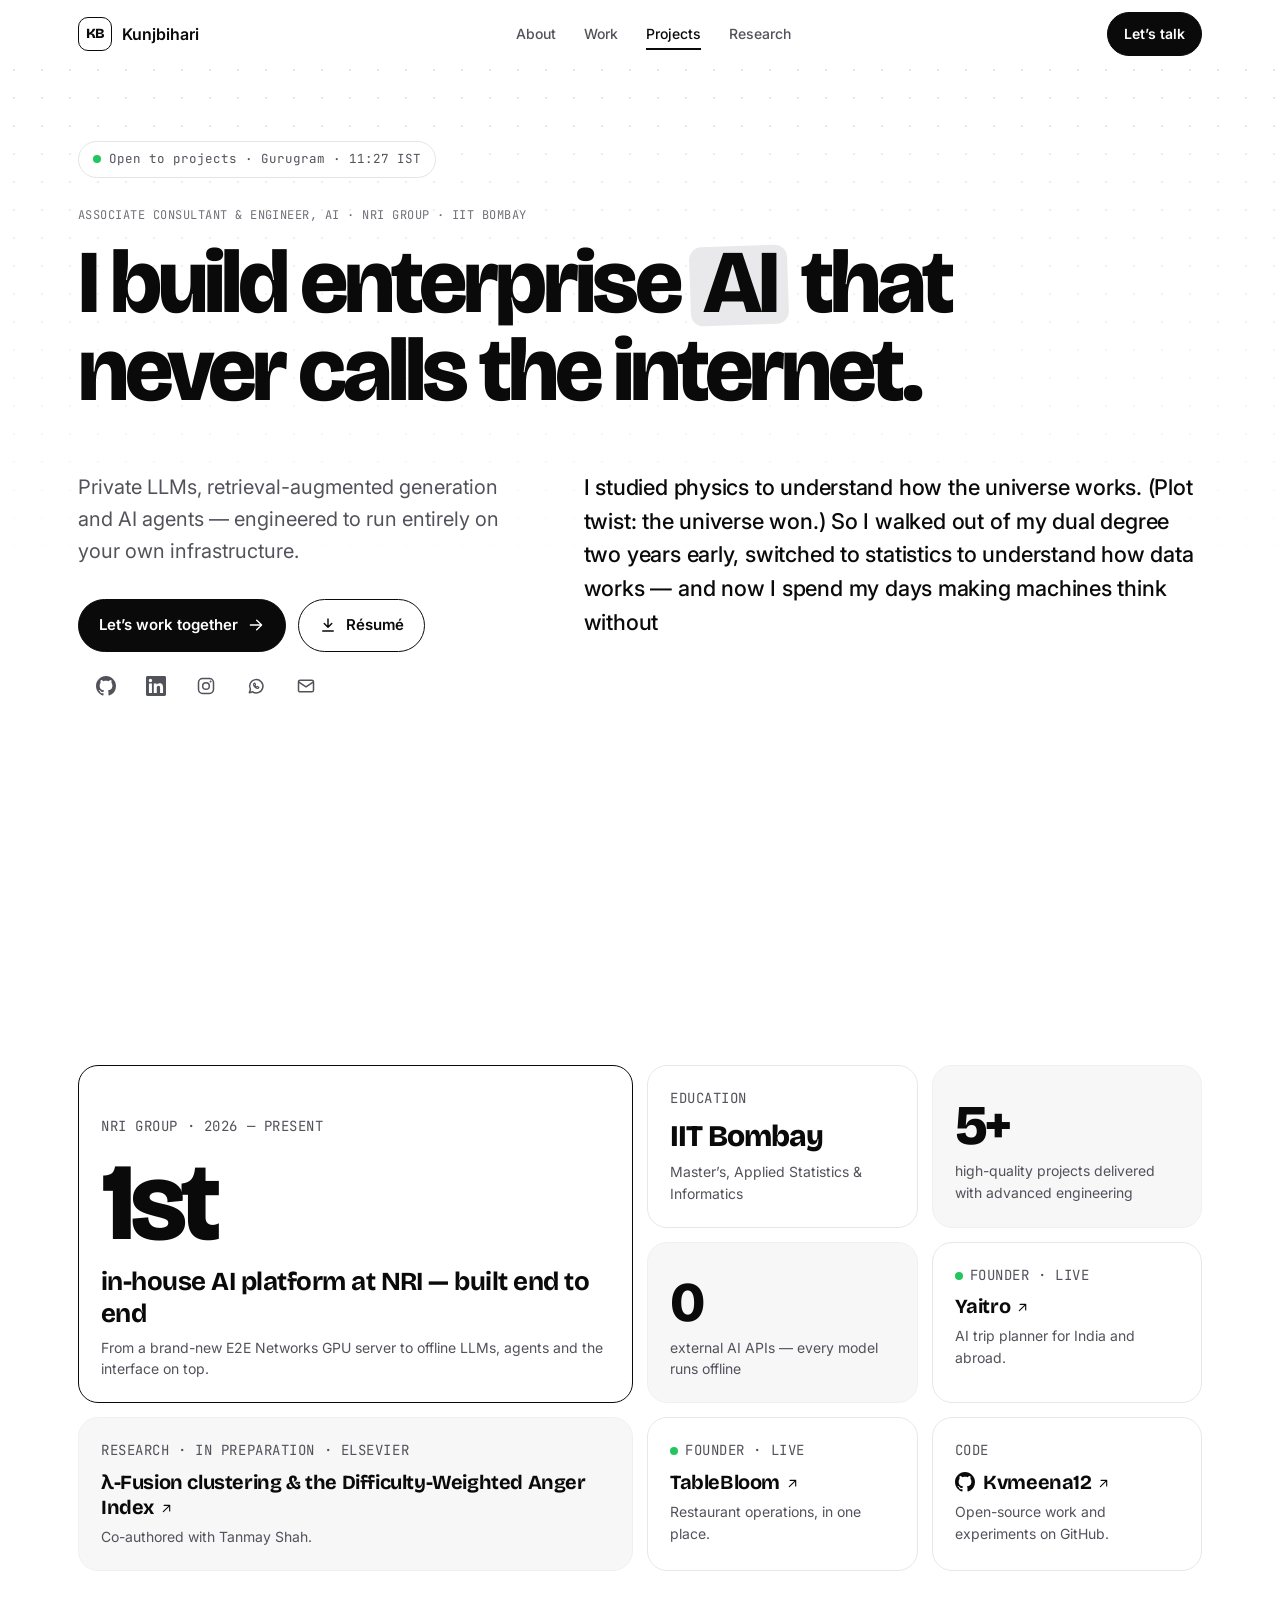
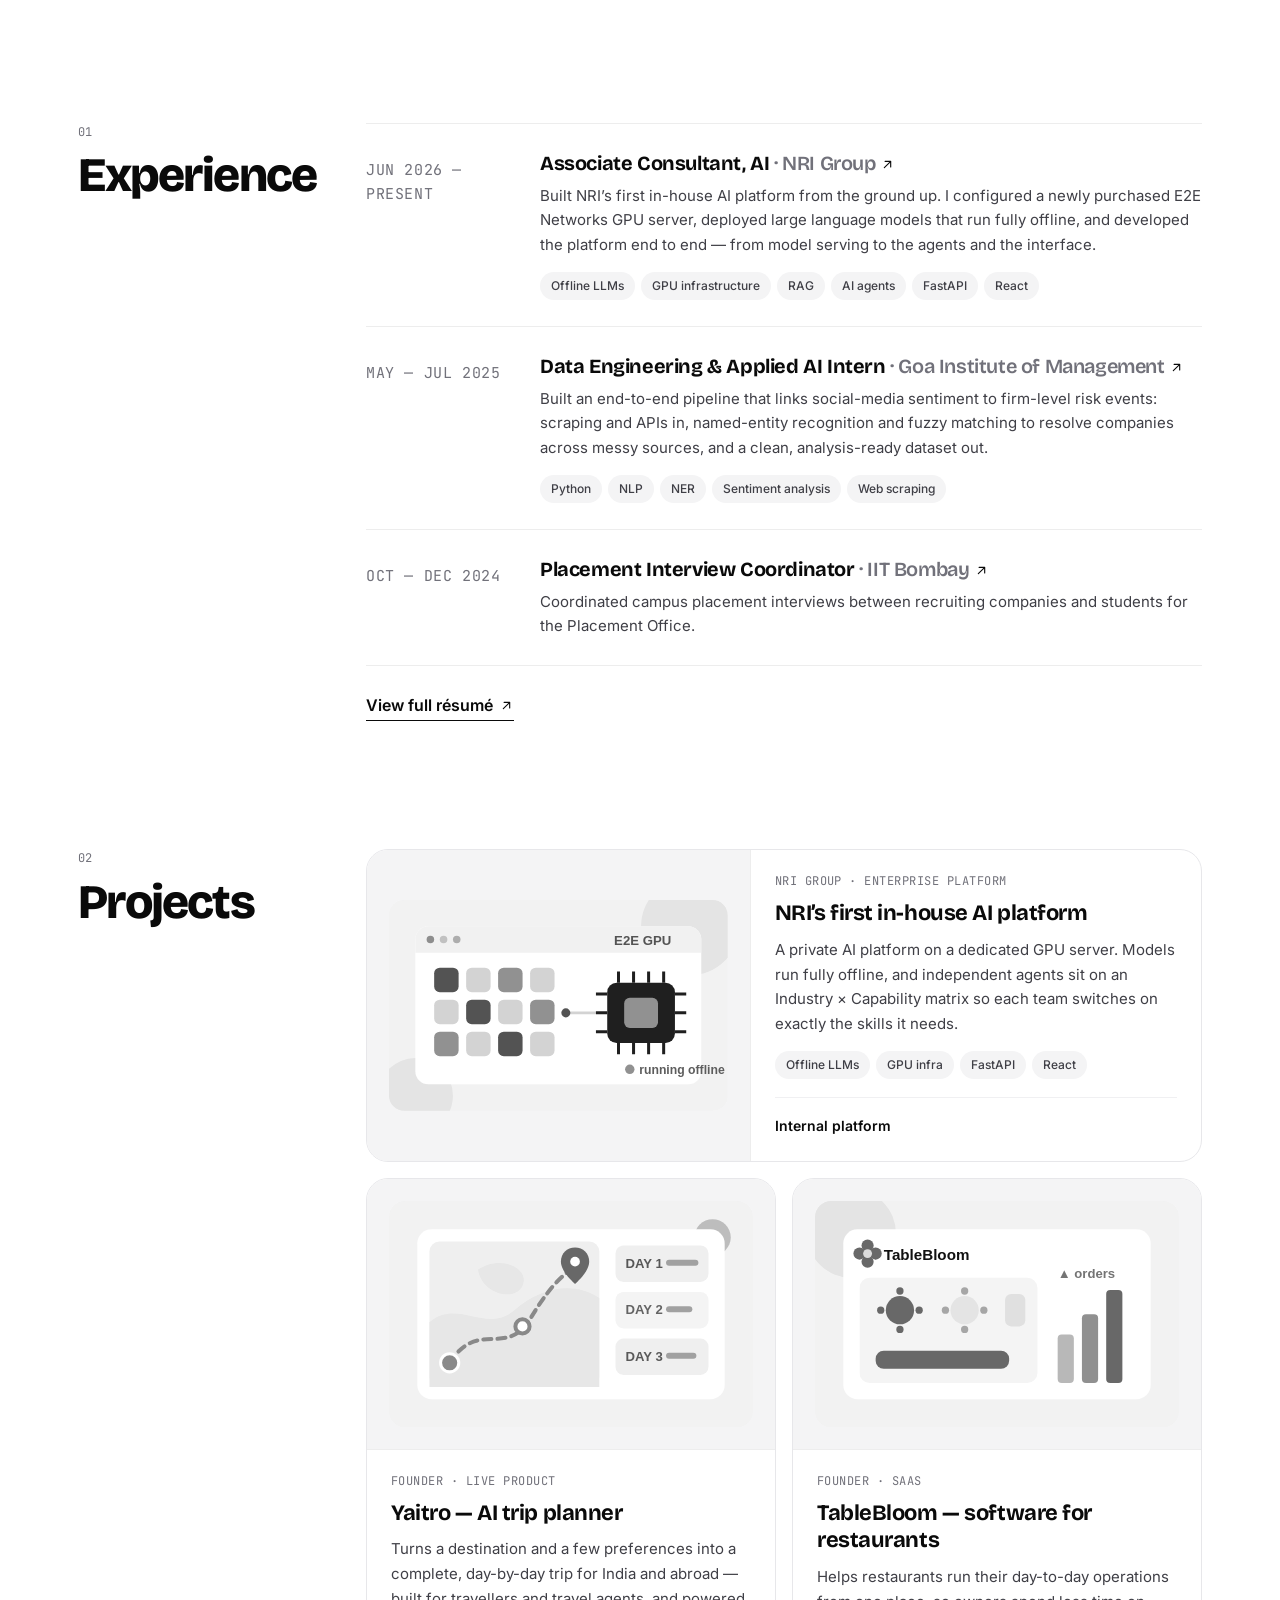
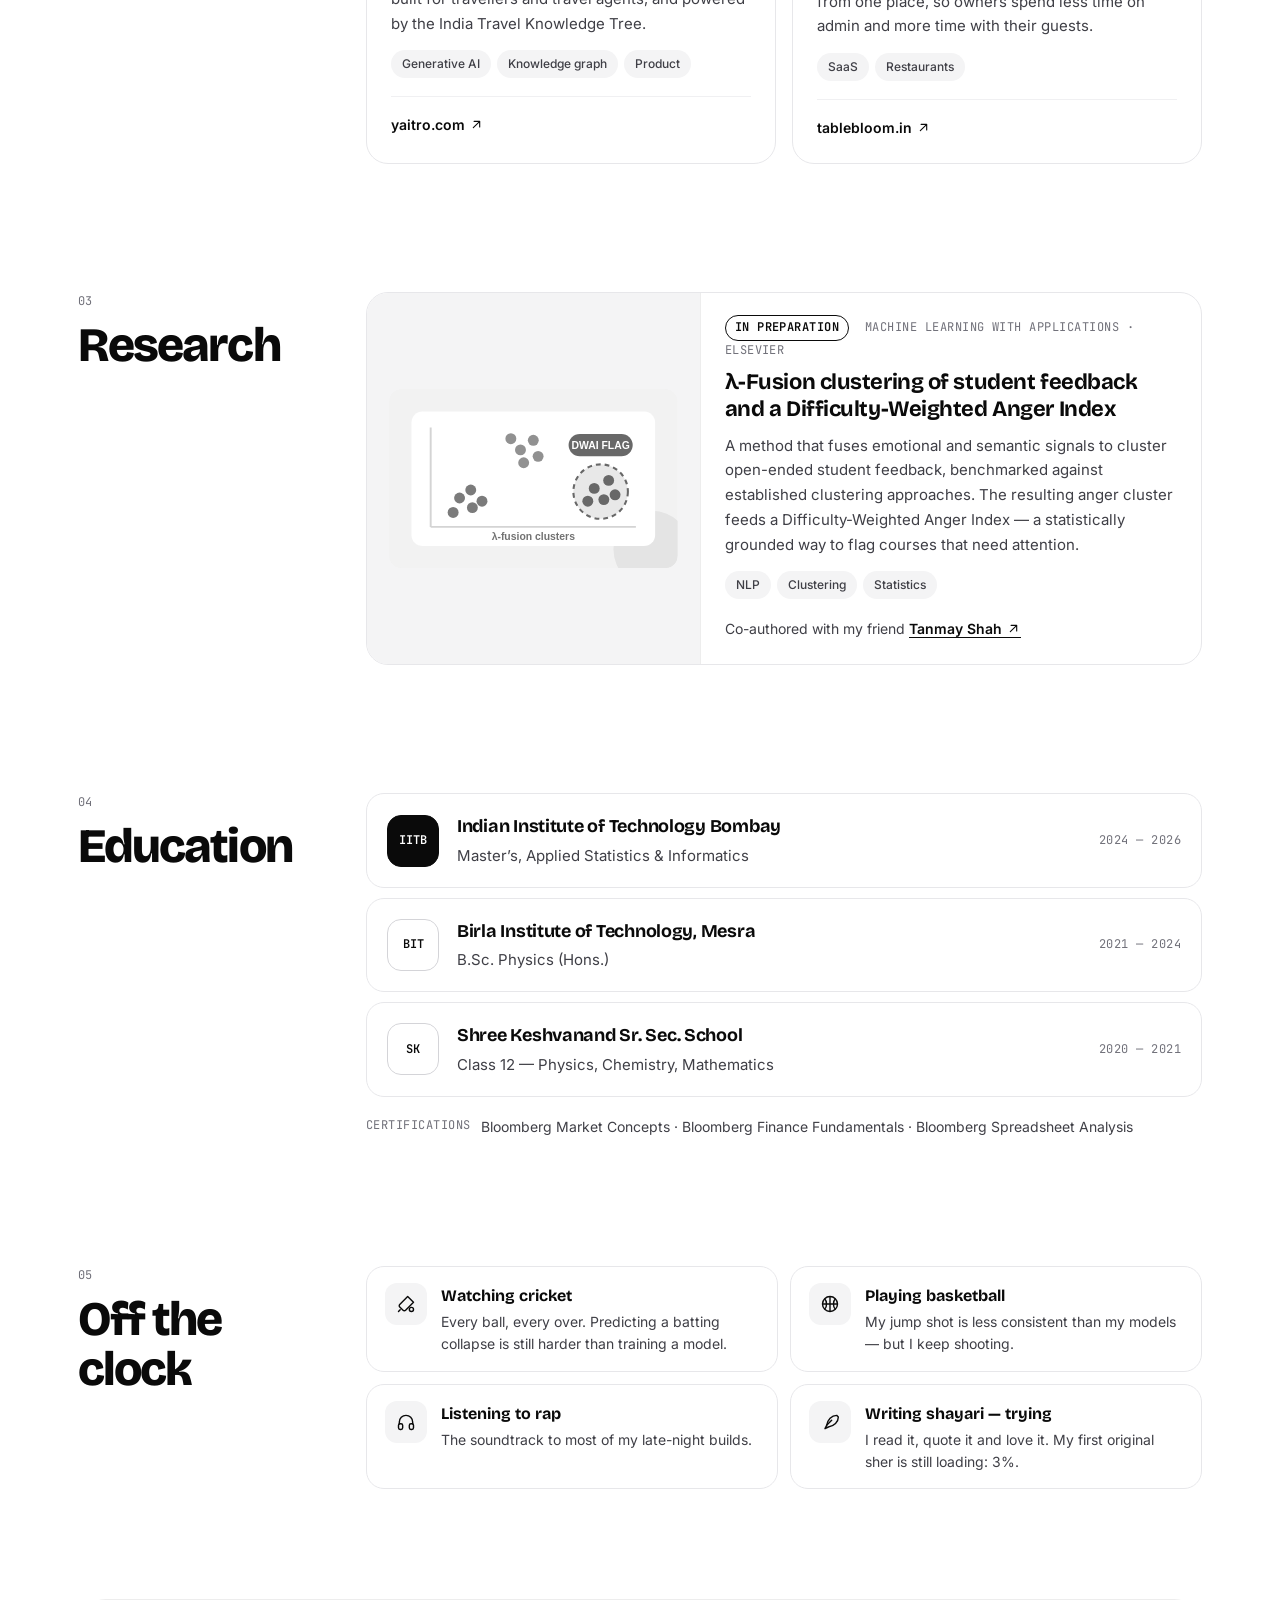
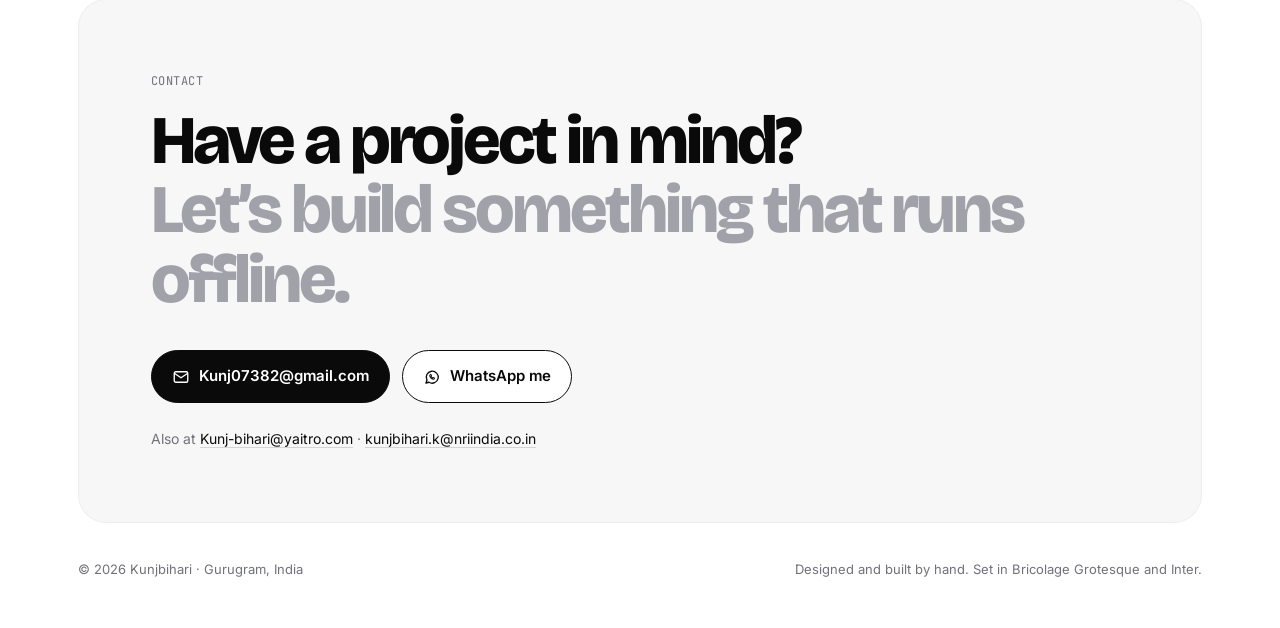
==== commit 54785601: "Add files via upload" ====
--- a/index.html
+++ b/index.html
@@ -14,7 +14,7 @@
 <link rel="icon" href="data:image/svg+xml,%3Csvg xmlns=%27http://www.w3.org/2000/svg%27 viewBox=%270 0 64 64%27%3E%3Crect width=%2764%27 height=%2764%27 rx=%2716%27 fill=%27%230a0a0a%27/%3E%3Ctext x=%2732%27 y=%2742%27 font-family=%27Arial%27 font-size=%2728%27 font-weight=%27700%27 fill=%27white%27 text-anchor=%27middle%27%3EKB%3C/text%3E%3C/svg%3E">
 <link rel="preconnect" href="https://fonts.googleapis.com">
 <link href="https://fonts.googleapis.com/css2?family=Bricolage+Grotesque:opsz,wght@12..96,600;12..96,700;12..96,800&family=Inter:wght@400;500;600&family=JetBrains+Mono:wght@500&display=swap" rel="stylesheet">
-<link rel="stylesheet" href="style.css?v=4">
+<link rel="stylesheet" href="style.css?v=5">
 </head>
 <body>
 <div id="spot" aria-hidden="true"></div>
@@ -33,6 +33,8 @@
 <p class="mono pill rv"><span class="live"></span>Open to projects · Gurugram · <span id="clock">--:--</span> IST</p>
 <p class="mono role rv">Associate Consultant &amp; Engineer, AI · NRI Group · IIT Bombay</p>
 <h1 class="headline"><span class="w" style="--i:0">I</span> <span class="w" style="--i:1">build</span> <span class="w" style="--i:2">enterprise</span> <span class="w hi" style="--i:3">AI</span> <span class="w" style="--i:4">that</span> <span class="w" style="--i:5">never</span> <span class="w" style="--i:6">calls</span> <span class="w" style="--i:7">the</span> <span class="w" style="--i:8">internet.</span></h1>
+<div class="herogrid">
+<div class="herol">
 <p class="lead rv">Private LLMs, retrieval-augmented generation and AI agents — engineered to run entirely on your own infrastructure.</p>
 <div class="cta rv">
 <button class="btn" type="button" data-open>Let’s work together <span class="i"><svg viewBox="0 0 20 20" fill="currentColor" aria-hidden="true"><path fill-rule="evenodd" d="M3 10a.75.75 0 01.75-.75h10.64L10.23 5.29a.75.75 0 111.04-1.08l5.5 5.25a.75.75 0 010 1.08l-5.5 5.25a.75.75 0 11-1.04-1.08l4.16-3.96H3.75A.75.75 0 013 10z" clip-rule="evenodd"/></svg></span></button>
@@ -45,9 +47,16 @@
 <a href="mailto:Kunj07382@gmail.com" aria-label="Email"><svg viewBox="0 0 24 24" fill="none" stroke="currentColor" stroke-width="1.8" stroke-linejoin="round" aria-hidden="true"><rect x="3" y="5" width="18" height="14" rx="2"/><path d="M3 7l9 6 9-6"/></svg></a>
 </div>
 </div>
-</section>
-
-<div class="marquee" aria-hidden="true"><div class="mqt"><span>Offline LLMs</span><span class="sep">✳</span><span>RAG</span><span class="sep">✳</span><span>AI agents</span><span class="sep">✳</span><span>GPU infrastructure</span><span class="sep">✳</span><span>Multimodal documents</span><span class="sep">✳</span><span>Python</span><span class="sep">✳</span><span>FastAPI</span><span class="sep">✳</span><span>React</span><span class="sep">✳</span><span>NLP</span><span class="sep">✳</span><span>Transformers</span><span class="sep">✳</span><span>Statistics</span><span class="sep">✳</span><span>SQL</span><span class="sep">✳</span><span>Offline LLMs</span><span class="sep">✳</span><span>RAG</span><span class="sep">✳</span><span>AI agents</span><span class="sep">✳</span><span>GPU infrastructure</span><span class="sep">✳</span><span>Multimodal documents</span><span class="sep">✳</span><span>Python</span><span class="sep">✳</span><span>FastAPI</span><span class="sep">✳</span><span>React</span><span class="sep">✳</span><span>NLP</span><span class="sep">✳</span><span>Transformers</span><span class="sep">✳</span><span>Statistics</span><span class="sep">✳</span><span>SQL</span><span class="sep">✳</span></div></div>
+</div>
+<div class="about" id="about">
+<p class="first">I studied physics to understand how the universe works. (Plot twist: the universe won.) So I walked out of my dual degree two years early, switched to statistics to understand how data works — and now I spend my days making machines think without ever calling the internet.</p>
+<p>By day, I’m an Associate Consultant &amp; Engineer in AI at Nomura Research Institute (NRI). When the firm wanted its own AI, I unboxed a brand-new E2E Networks GPU server and turned it into NRI’s first in-house AI platform — drivers to dashboards, models to agents, all running fully offline.</p>
+<p>By night, I build products: Yaitro plans your next trip before you’ve finished packing, and TableBloom keeps restaurants running smoothly so the kitchen can focus on the food. Somewhere in between, I teach LLMs to read students’ emotions for research.</p>
+<p>IIT Bombay (Applied Statistics &amp; Informatics) · BIT Mesra (Physics). Fuelled by chai, curiosity and <span class="nw">nvidia-smi</span>.</p>
+</div>
+</div>
+</section>
+
 
 <section class="wrap bento" aria-label="Highlights">
 <article class="bx b-nri rv">
@@ -85,18 +94,8 @@
 </a>
 </section>
 
-<section id="about" class="wrap sec">
-<div class="sh rv"><p class="mono">01</p><h2>About</h2></div>
-<div class="about rv">
-<p class="first">I studied physics to understand how the universe works. (Plot twist: the universe won.) So I walked out of my dual degree two years early, switched to statistics to understand how data works — and now I spend my days making machines think without ever calling the internet.</p>
-<p>By day, I’m an Associate Consultant &amp; Engineer in AI at Nomura Research Institute (NRI). When the firm wanted its own AI, I unboxed a brand-new E2E Networks GPU server and turned it into NRI’s first in-house AI platform — drivers to dashboards, models to agents, all running fully offline.</p>
-<p>By night, I build products: Yaitro plans your next trip before you’ve finished packing, and TableBloom keeps restaurants running smoothly so the kitchen can focus on the food. Somewhere in between, I teach LLMs to read students’ emotions for research.</p>
-<p>IIT Bombay (Applied Statistics &amp; Informatics) · BIT Mesra (Physics). Fuelled by chai, curiosity and <span class="nw">nvidia-smi</span>.</p>
-</div>
-</section>
-
 <section id="work" class="wrap sec">
-<div class="sh rv"><p class="mono">02</p><h2>Experience</h2></div>
+<div class="sh rv"><p class="mono">01</p><h2>Experience</h2></div>
 <div>
 <ol class="xps">
 <li class="xp rv">
@@ -120,7 +119,7 @@
 </section>
 
 <section id="projects" class="wrap sec">
-<div class="sh rv"><p class="mono">03</p><h2>Projects</h2></div>
+<div class="sh rv"><p class="mono">02</p><h2>Projects</h2></div>
 <div class="pgrid">
 <div class="pc it rv">
 <div class="pimg"><svg viewBox="0 0 180 112" class="thumb"   role="img" aria-label="Animated preview: agents in the platform matrix light up and send data to the GPU server"><defs><clipPath id="thumbclip0"><rect width="180" height="112" rx="8"/></clipPath></defs><g clip-path="url(#thumbclip0)"><rect width="180" height="112" fill="#F2F2F2"/><circle cx="160" cy="14" r="26" fill="#E4E4E4"/><circle cx="14" cy="104" r="20" fill="#E4E4E4"/>
@@ -179,7 +178,7 @@
 </section>
 
 <section id="research" class="wrap sec">
-<div class="sh rv"><p class="mono">04</p><h2>Research</h2></div>
+<div class="sh rv"><p class="mono">03</p><h2>Research</h2></div>
 <article class="pc it rs rv">
 <div class="pimg"><svg viewBox="0 0 180 112" class="thumb"   role="img" aria-label="Animated preview: feedback points settle into clusters and the anger cluster is flagged"><defs><clipPath id="thumbclip3"><rect width="180" height="112" rx="8"/></clipPath></defs><g clip-path="url(#thumbclip3)"><rect width="180" height="112" fill="#F2F2F2"/><circle cx="164" cy="100" r="24" fill="#E4E4E4"/>
 <rect x="14" y="14" width="152" height="84" rx="7" fill="#FFFFFF"/><path d="M26 86h128M26 86V24" stroke="#D4D4D4" stroke-width="1.2" fill="none"/>
@@ -199,7 +198,7 @@
 </section>
 
 <section id="education" class="wrap sec">
-<div class="sh rv"><p class="mono">05</p><h2>Education</h2></div>
+<div class="sh rv"><p class="mono">04</p><h2>Education</h2></div>
 <div>
 <ul class="edu">
 <li class="rv"><span class="em on">IITB</span><div><h3>Indian Institute of Technology Bombay</h3><p>Master’s, Applied Statistics &amp; Informatics</p></div><span class="mono">2024 — 2026</span></li>
@@ -211,7 +210,7 @@
 </section>
 
 <section class="wrap sec" aria-label="Off the clock">
-<div class="sh rv"><p class="mono">06</p><h2>Off the clock</h2></div>
+<div class="sh rv"><p class="mono">05</p><h2>Off the clock</h2></div>
 <div class="hob">
 <div class="hb rv"><span class="hic"><svg viewBox="0 0 24 24" fill="none" stroke="currentColor" stroke-width="1.7" stroke-linecap="round" stroke-linejoin="round" aria-hidden="true"><path d="M14 3l7 7-9.5 9.5a2.1 2.1 0 0 1-3 0l-4-4a2.1 2.1 0 0 1 0-3z"/><path d="M5 19l-2 2"/><circle cx="18.5" cy="18.5" r="2.5"/></svg></span><div><h3>Watching cricket</h3><p>Every ball, every over. Predicting a batting collapse is still harder than training a model.</p></div></div>
 <div class="hb rv"><span class="hic"><svg viewBox="0 0 24 24" fill="none" stroke="currentColor" stroke-width="1.7" aria-hidden="true"><circle cx="12" cy="12" r="9"/><path d="M3 12h18M12 3v18M5.6 5.6c3 3 3 9.8 0 12.8M18.4 5.6c-3 3-3 9.8 0 12.8"/></svg></span><div><h3>Playing basketball</h3><p>My jump shot is less consistent than my models — but I keep shooting.</p></div></div>
@@ -245,6 +244,6 @@
 </div>
 <div id="toast" class="toast" role="status" hidden>Résumé coming soon — reach out and I’ll send it over.</div>
 
-<script src="main.js?v=4"></script>
+<script src="main.js?v=5"></script>
 </body>
 </html>
--- a/style.css
+++ b/style.css
@@ -208,3 +208,20 @@
   *,*::before,*::after{animation:none!important;transition:none!important}
   .w,.rv{opacity:1;transform:none;translate:none}
 }
+
+/* hero layout: intro left, About streaming right */
+.hero{padding-bottom:40px}
+.headline{font-size:clamp(42px,7vw,96px)}
+.herogrid{display:grid;grid-template-columns:1fr;gap:36px;margin-top:40px}
+.herol .lead{margin-top:0}
+.about{margin:0}
+.about p{margin:0 0 16px;font-size:17px;line-height:1.75;max-width:none}
+.about .first{font-size:clamp(19px,1.7vw,22px)}
+.sw{opacity:0;transition:opacity .35s ease}
+.sw.on{opacity:1}
+.bento{padding-top:24px}
+@media (min-width:900px){
+  .herogrid{grid-template-columns:minmax(0,5fr) minmax(0,7fr);gap:64px;margin-top:56px;align-items:start}
+  .herol{position:sticky;top:100px}
+}
+@media (prefers-reduced-motion:reduce){.sw{opacity:1}}
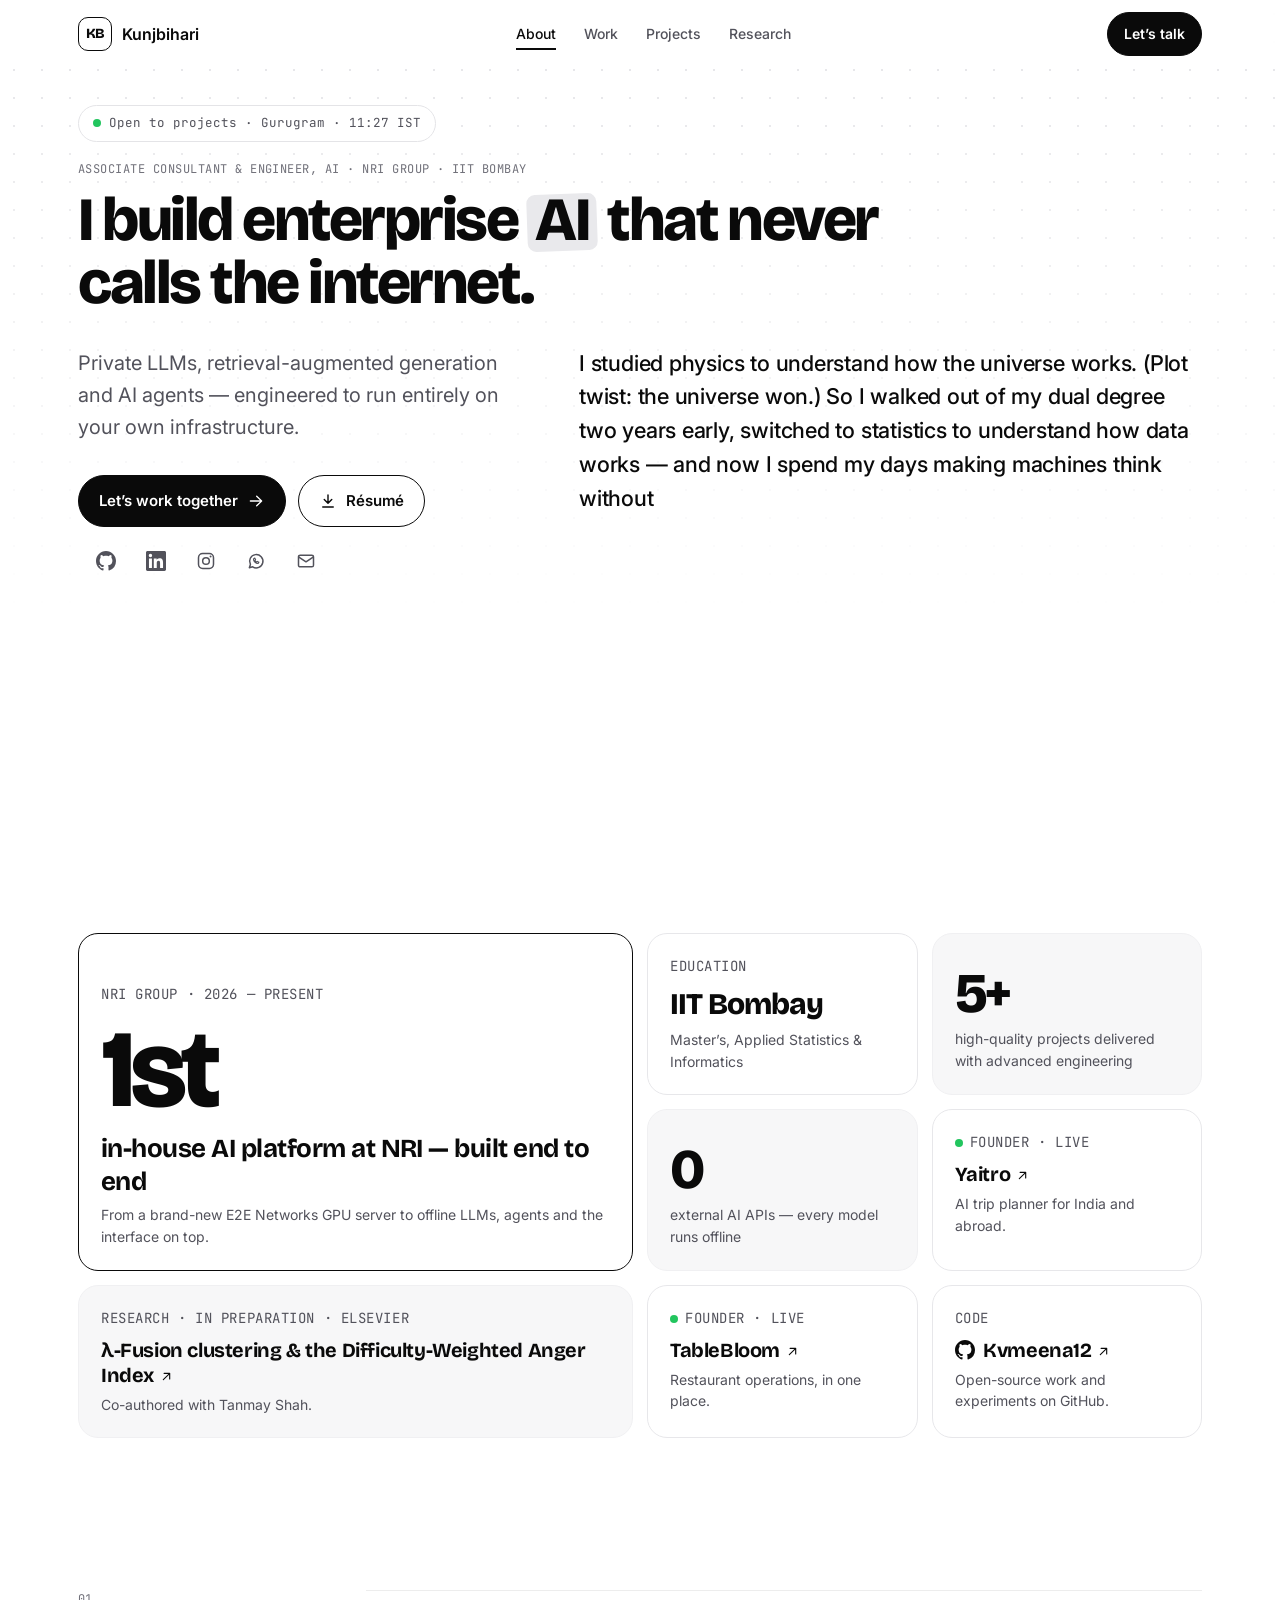
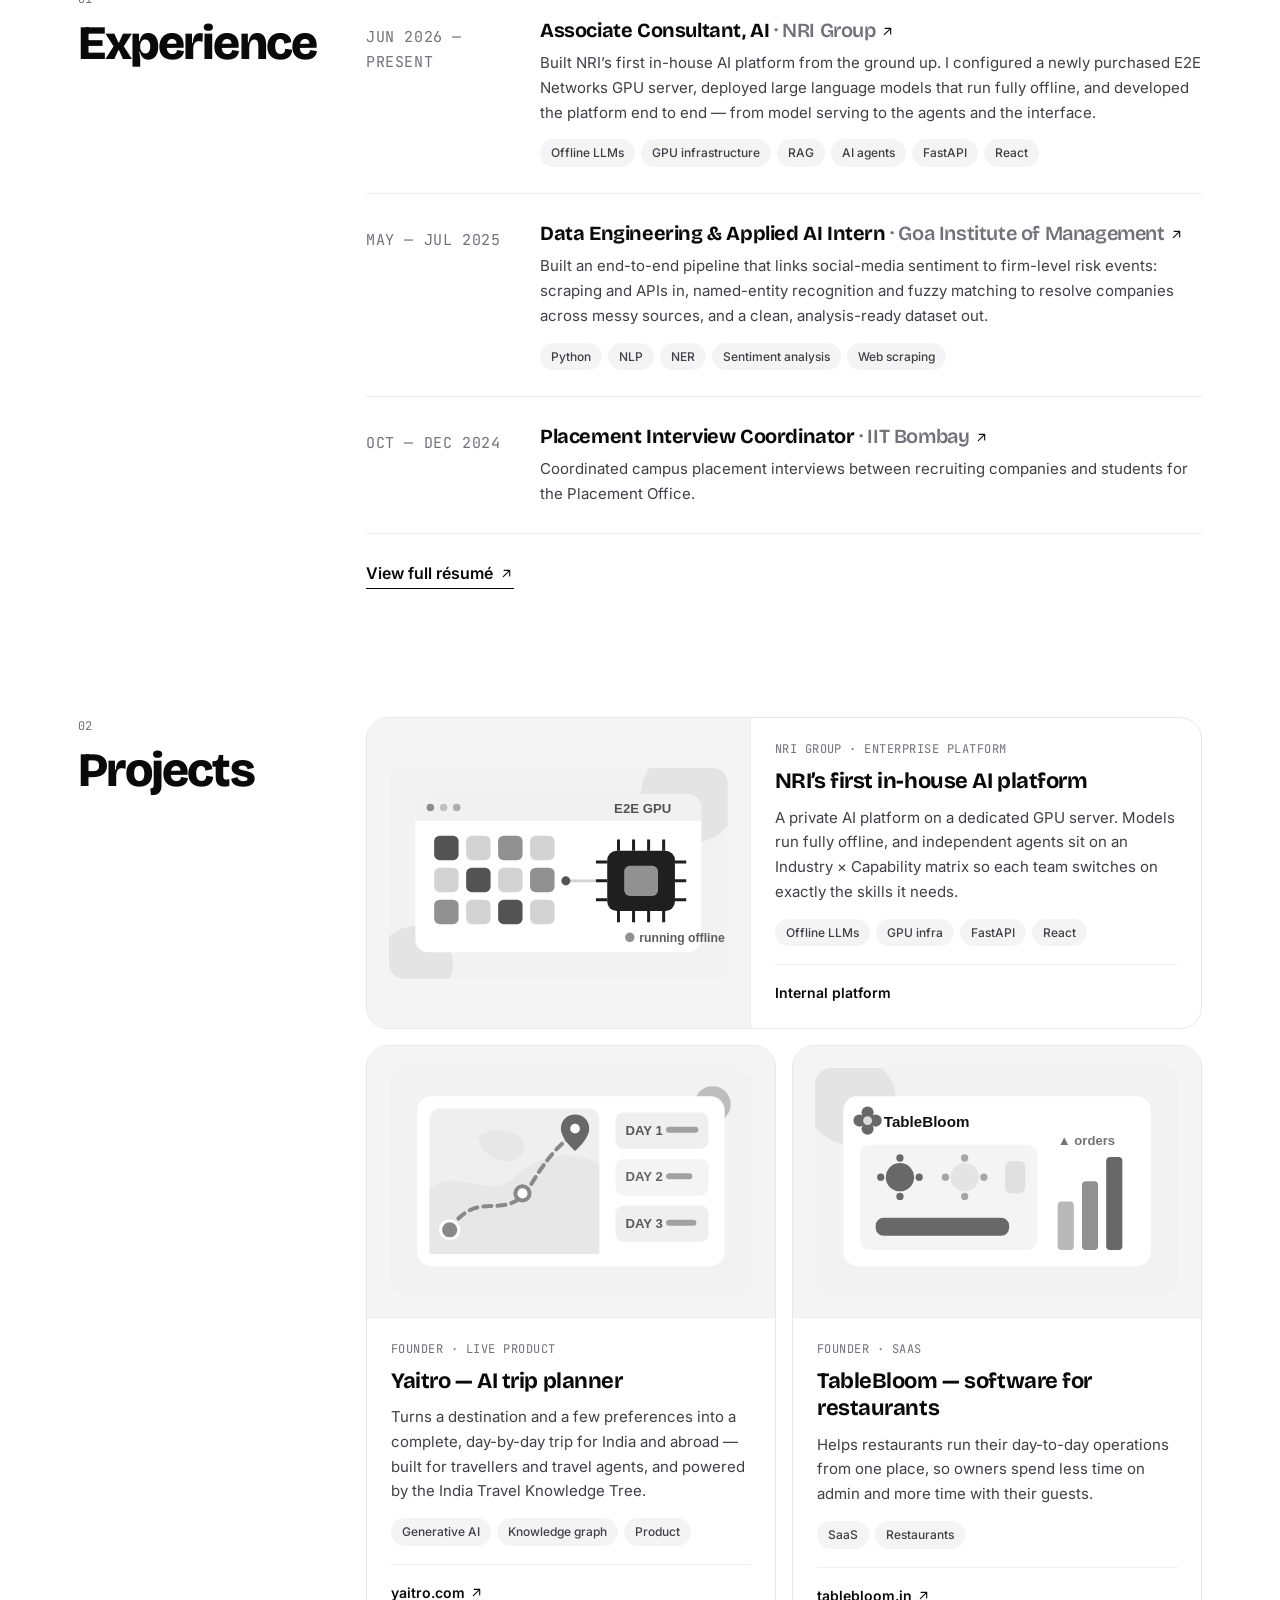
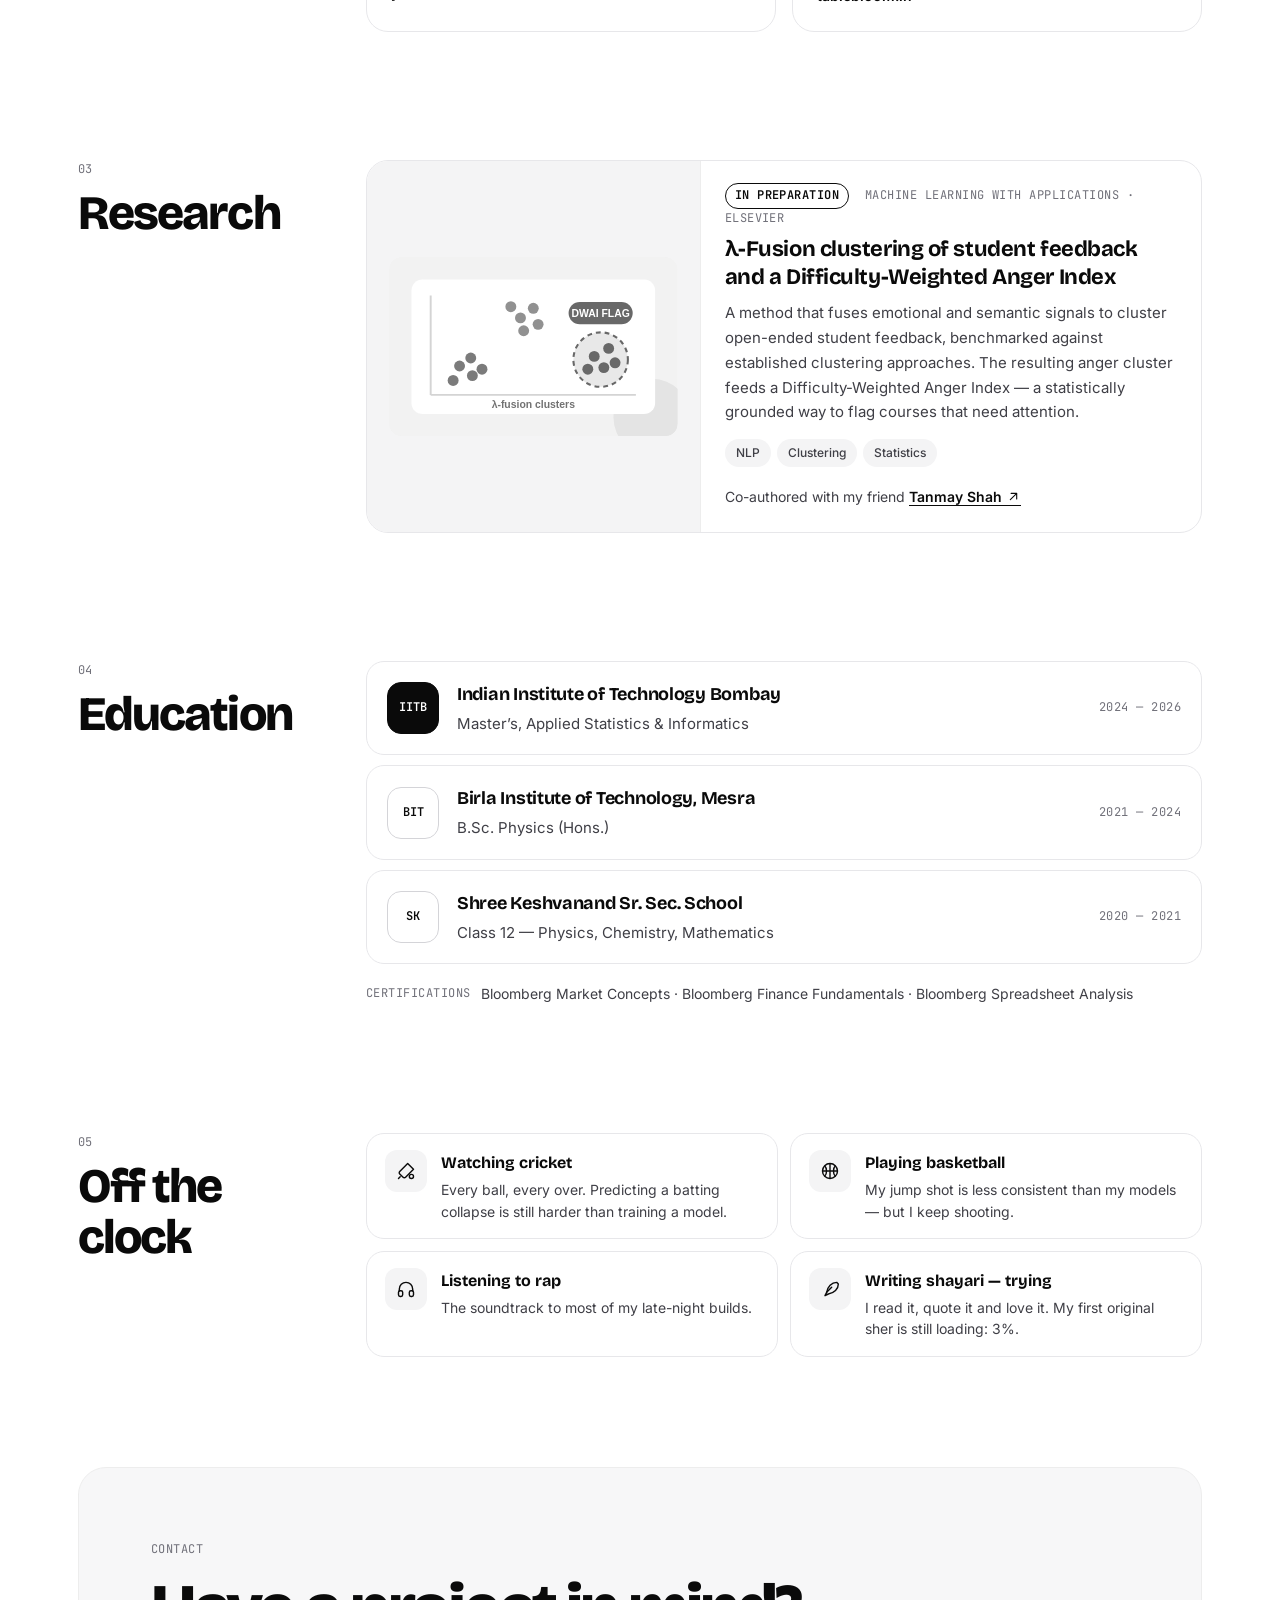
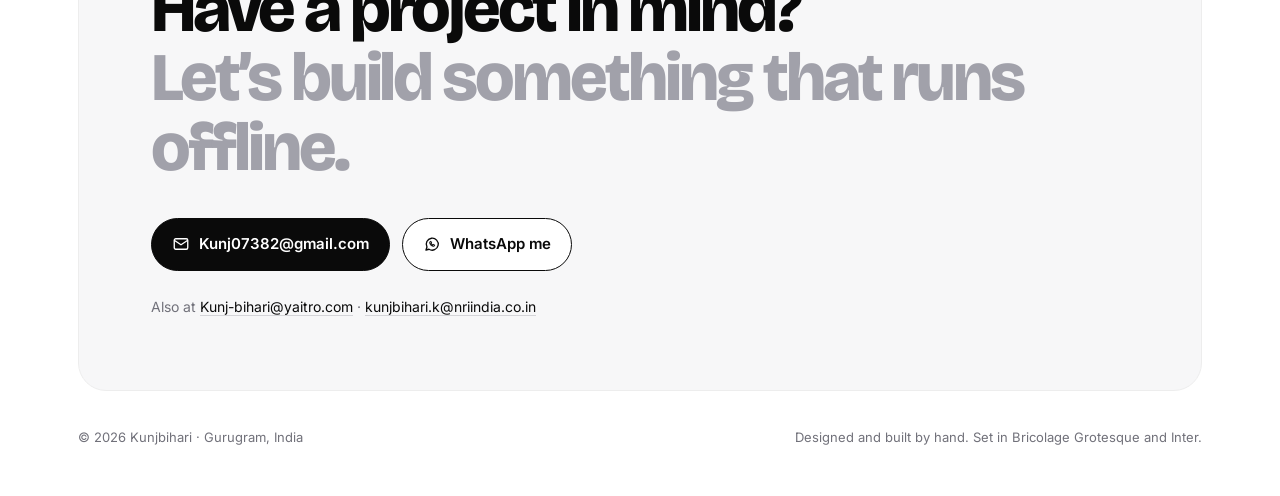
==== commit 21939da3: "Add files via upload" ====
--- a/index.html
+++ b/index.html
@@ -14,7 +14,7 @@
 <link rel="icon" href="data:image/svg+xml,%3Csvg xmlns=%27http://www.w3.org/2000/svg%27 viewBox=%270 0 64 64%27%3E%3Crect width=%2764%27 height=%2764%27 rx=%2716%27 fill=%27%230a0a0a%27/%3E%3Ctext x=%2732%27 y=%2742%27 font-family=%27Arial%27 font-size=%2728%27 font-weight=%27700%27 fill=%27white%27 text-anchor=%27middle%27%3EKB%3C/text%3E%3C/svg%3E">
 <link rel="preconnect" href="https://fonts.googleapis.com">
 <link href="https://fonts.googleapis.com/css2?family=Bricolage+Grotesque:opsz,wght@12..96,600;12..96,700;12..96,800&family=Inter:wght@400;500;600&family=JetBrains+Mono:wght@500&display=swap" rel="stylesheet">
-<link rel="stylesheet" href="style.css?v=5">
+<link rel="stylesheet" href="style.css?v=6">
 </head>
 <body>
 <div id="spot" aria-hidden="true"></div>
--- a/style.css
+++ b/style.css
@@ -225,3 +225,10 @@
   .herol{position:sticky;top:100px}
 }
 @media (prefers-reduced-motion:reduce){.sw{opacity:1}}
+
+/* compact hero: smaller headline so About sits higher */
+.hero{padding-top:36px;padding-bottom:32px}
+.role{margin-top:18px}
+.headline{margin-top:10px;font-size:clamp(34px,4.8vw,66px);line-height:1.02;letter-spacing:-.04em;max-width:900px}
+.herogrid{margin-top:28px}
+@media (min-width:900px){.herogrid{margin-top:32px;gap:56px}.herol{top:92px}}
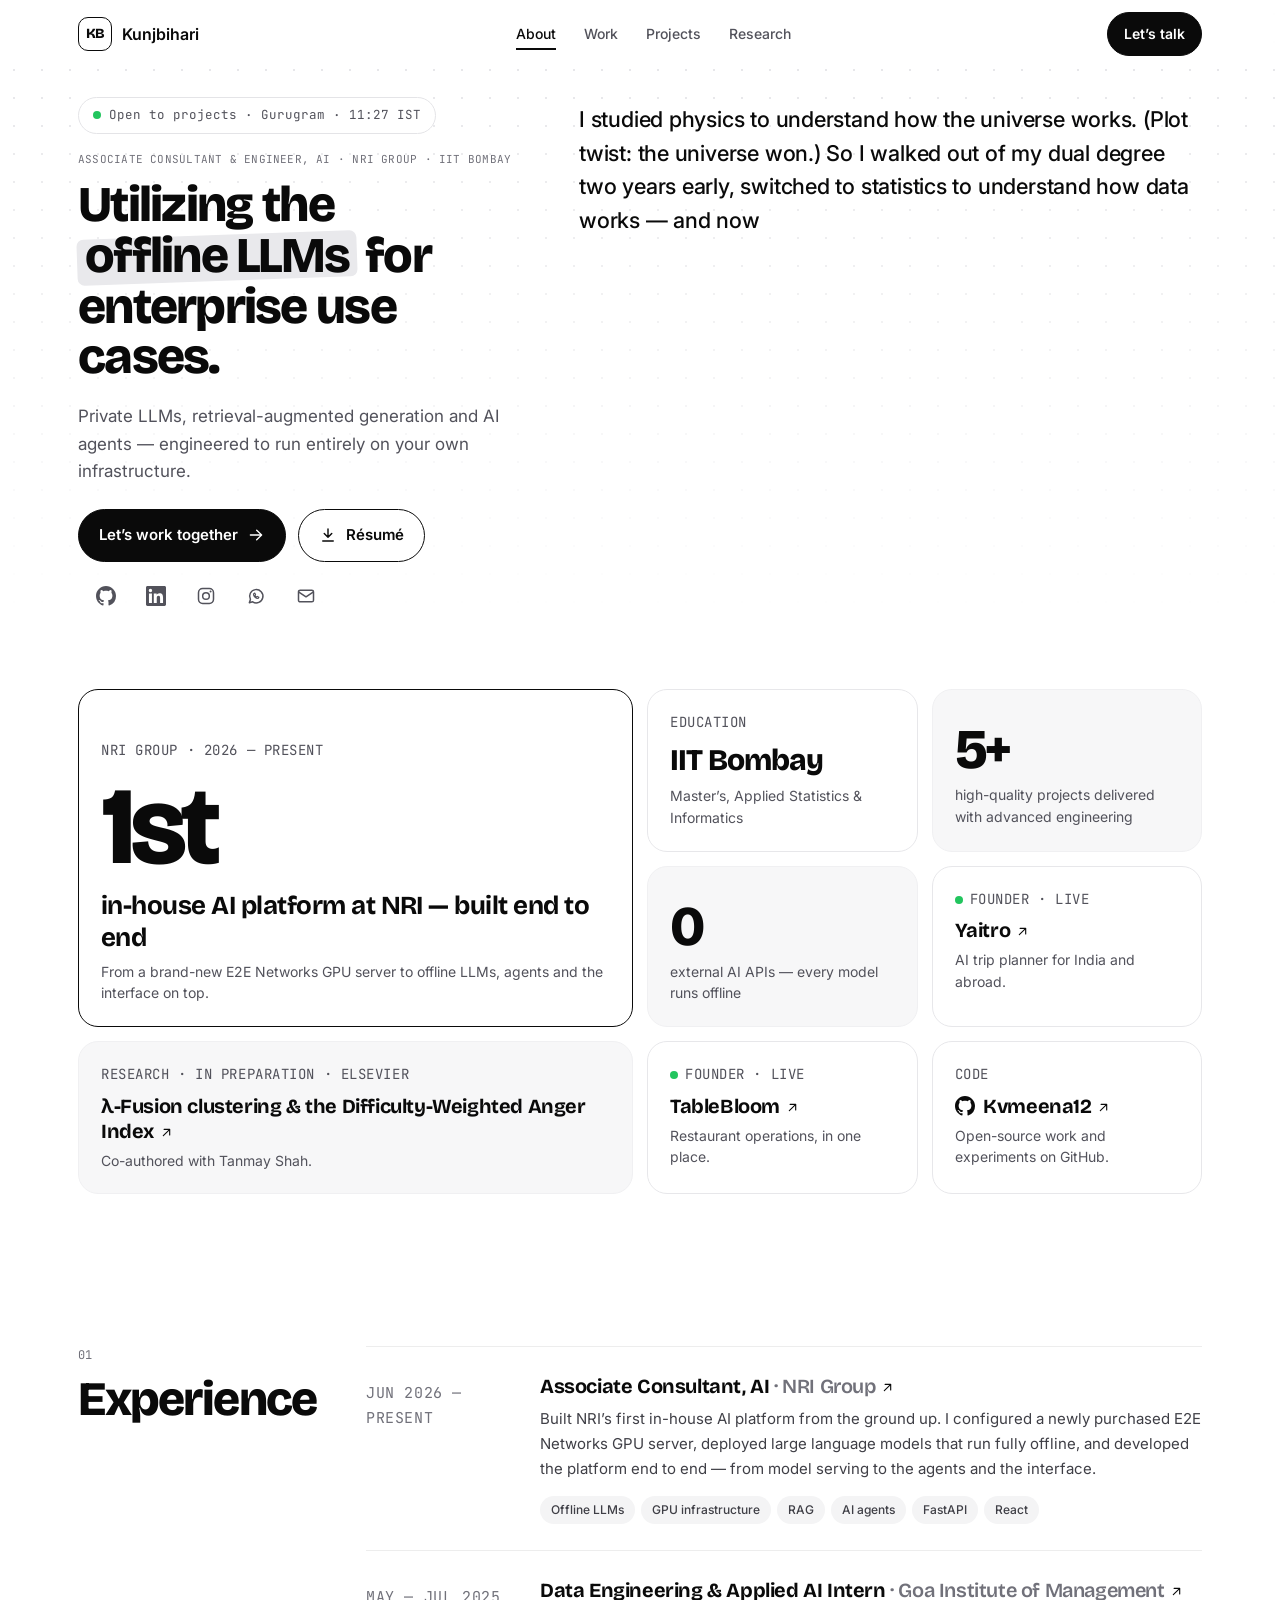
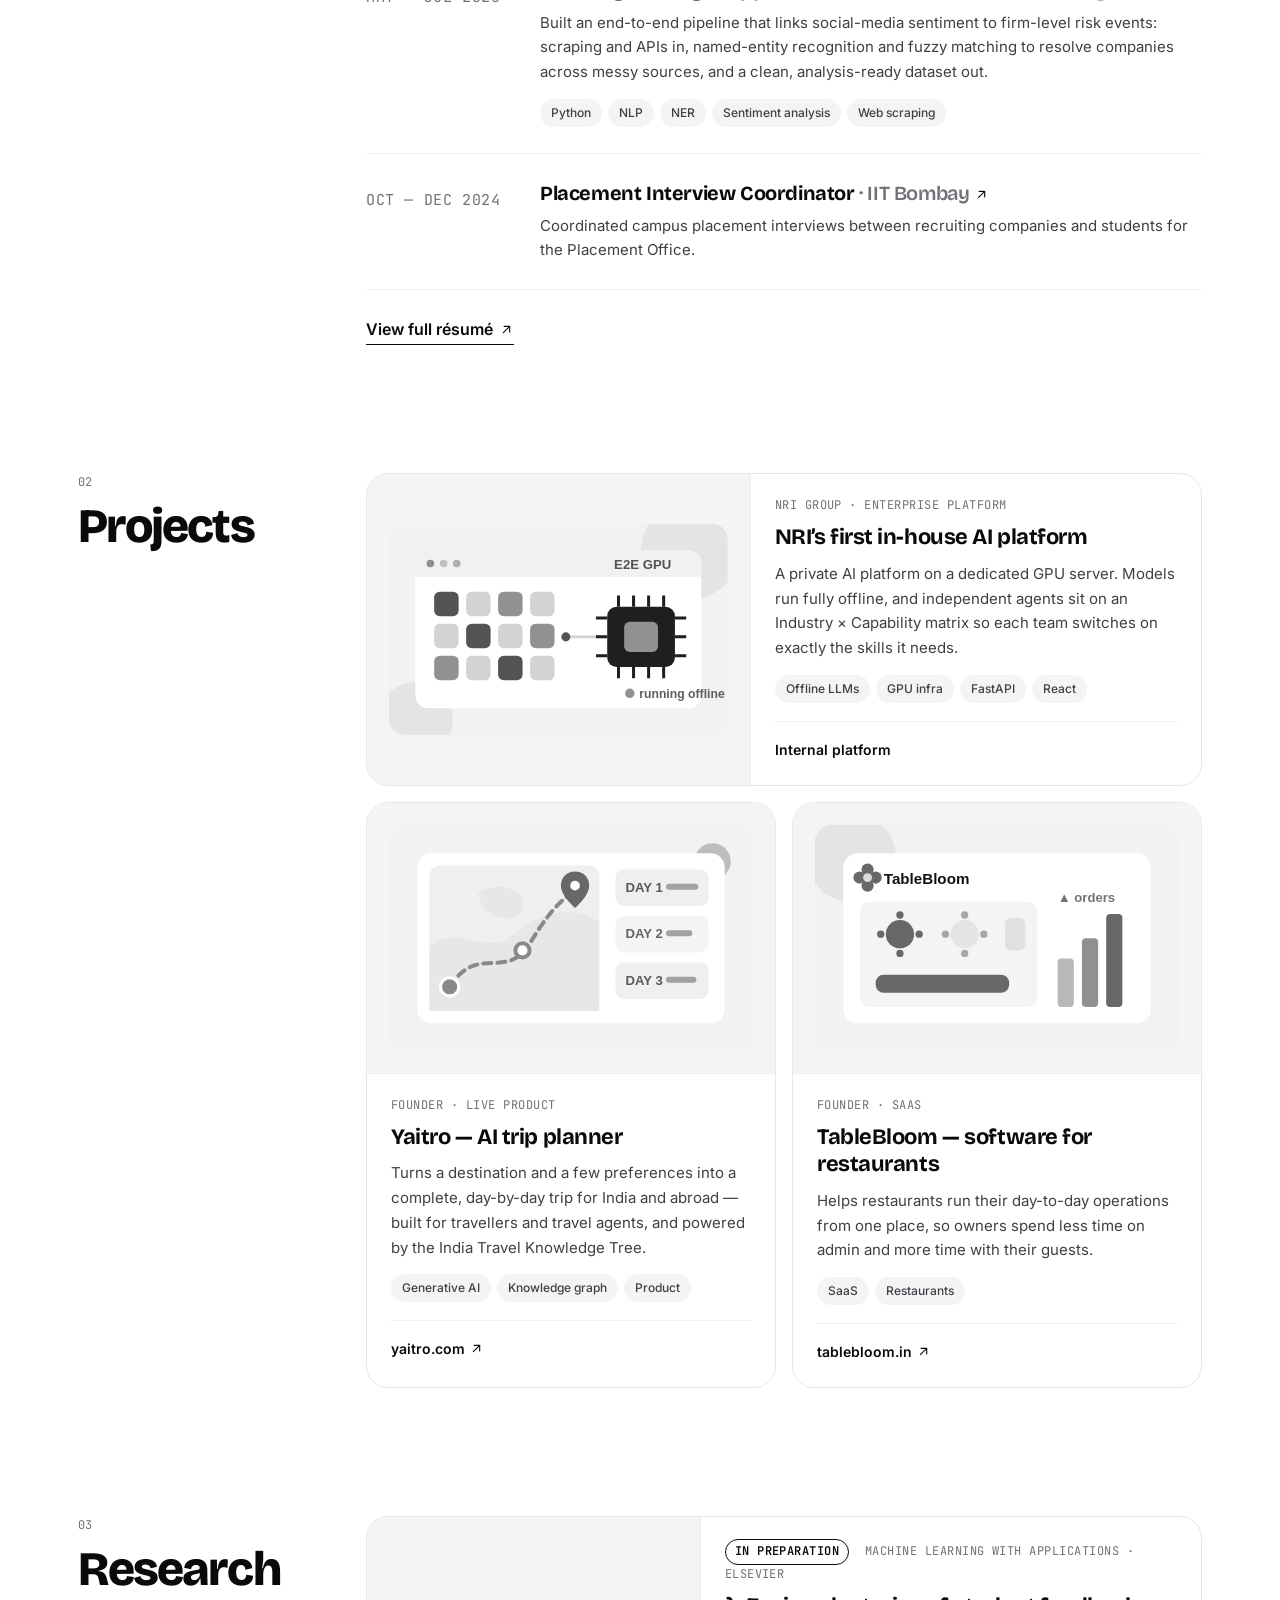
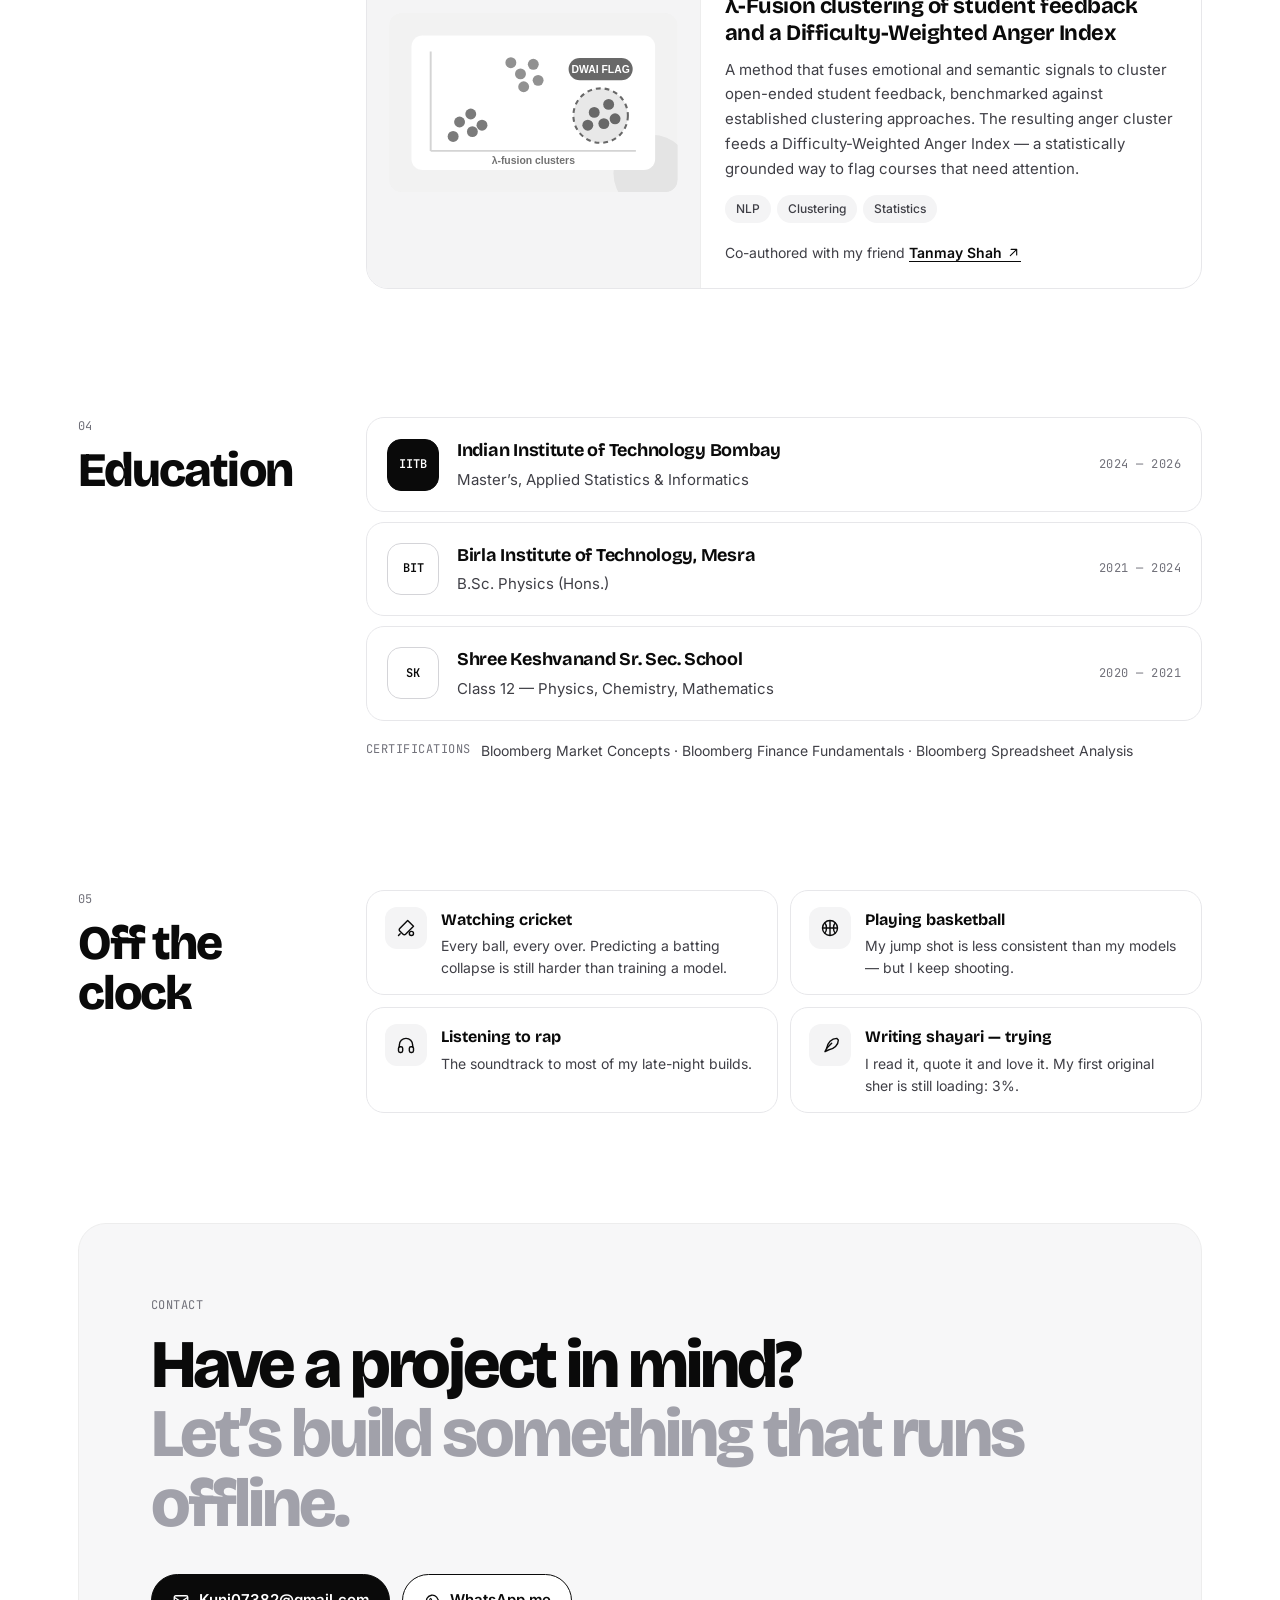
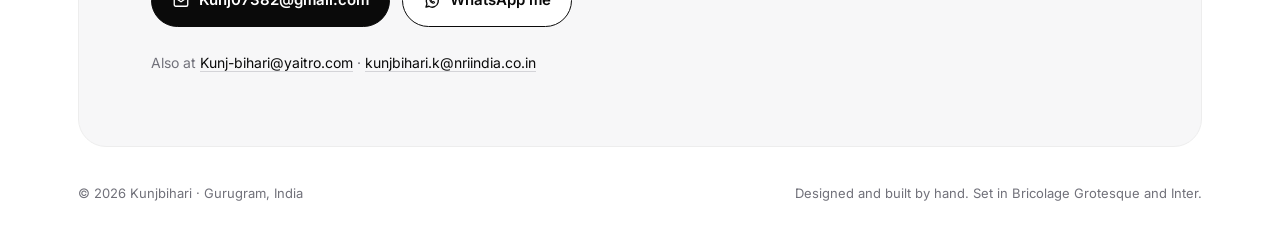
==== commit 3e53ac92: "Add files via upload" ====
--- a/index.html
+++ b/index.html
@@ -6,7 +6,7 @@
 <title>Kunjbihari — Associate Consultant &amp; Engineer, AI</title>
 <meta name="description" content="Kunjbihari builds enterprise AI that runs fully offline — private LLMs, RAG and AI agents. Associate Consultant &amp; Engineer at NRI, IIT Bombay alumnus, founder of Yaitro and TableBloom.">
 <meta property="og:title" content="Kunjbihari — Associate Consultant &amp; Engineer, AI">
-<meta property="og:description" content="I build enterprise AI that never calls the internet. NRI Group · IIT Bombay · Founder of Yaitro and TableBloom.">
+<meta property="og:description" content="Utilizing the offline LLMs for enterprise use cases. NRI Group · IIT Bombay · Founder of Yaitro and TableBloom.">
 <meta property="og:type" content="website">
 <meta property="og:image" content="og-image.png">
 <meta name="twitter:card" content="summary_large_image">
@@ -14,7 +14,7 @@
 <link rel="icon" href="data:image/svg+xml,%3Csvg xmlns=%27http://www.w3.org/2000/svg%27 viewBox=%270 0 64 64%27%3E%3Crect width=%2764%27 height=%2764%27 rx=%2716%27 fill=%27%230a0a0a%27/%3E%3Ctext x=%2732%27 y=%2742%27 font-family=%27Arial%27 font-size=%2728%27 font-weight=%27700%27 fill=%27white%27 text-anchor=%27middle%27%3EKB%3C/text%3E%3C/svg%3E">
 <link rel="preconnect" href="https://fonts.googleapis.com">
 <link href="https://fonts.googleapis.com/css2?family=Bricolage+Grotesque:opsz,wght@12..96,600;12..96,700;12..96,800&family=Inter:wght@400;500;600&family=JetBrains+Mono:wght@500&display=swap" rel="stylesheet">
-<link rel="stylesheet" href="style.css?v=6">
+<link rel="stylesheet" href="style.css?v=14">
 </head>
 <body>
 <div id="spot" aria-hidden="true"></div>
@@ -30,11 +30,11 @@
 
 <main id="home">
 <section class="hero wrap">
+<div class="herogrid">
+<div class="herol">
 <p class="mono pill rv"><span class="live"></span>Open to projects · Gurugram · <span id="clock">--:--</span> IST</p>
 <p class="mono role rv">Associate Consultant &amp; Engineer, AI · NRI Group · IIT Bombay</p>
-<h1 class="headline"><span class="w" style="--i:0">I</span> <span class="w" style="--i:1">build</span> <span class="w" style="--i:2">enterprise</span> <span class="w hi" style="--i:3">AI</span> <span class="w" style="--i:4">that</span> <span class="w" style="--i:5">never</span> <span class="w" style="--i:6">calls</span> <span class="w" style="--i:7">the</span> <span class="w" style="--i:8">internet.</span></h1>
-<div class="herogrid">
-<div class="herol">
+<h1 class="headline"><span class="w" style="--i:0">Utilizing</span> <span class="w" style="--i:1">the</span> <span class="hiwrap hi"><span class="w" style="--i:2">offline</span> <span class="w" style="--i:3">LLMs</span></span> <span class="w" style="--i:4">for</span> <span class="w" style="--i:5">enterprise</span> <span class="w" style="--i:6">use</span> <span class="w" style="--i:7">cases.</span></h1>
 <p class="lead rv">Private LLMs, retrieval-augmented generation and AI agents — engineered to run entirely on your own infrastructure.</p>
 <div class="cta rv">
 <button class="btn" type="button" data-open>Let’s work together <span class="i"><svg viewBox="0 0 20 20" fill="currentColor" aria-hidden="true"><path fill-rule="evenodd" d="M3 10a.75.75 0 01.75-.75h10.64L10.23 5.29a.75.75 0 111.04-1.08l5.5 5.25a.75.75 0 010 1.08l-5.5 5.25a.75.75 0 11-1.04-1.08l4.16-3.96H3.75A.75.75 0 013 10z" clip-rule="evenodd"/></svg></span></button>
--- a/style.css
+++ b/style.css
@@ -232,3 +232,19 @@
 .headline{margin-top:10px;font-size:clamp(34px,4.8vw,66px);line-height:1.02;letter-spacing:-.04em;max-width:900px}
 .herogrid{margin-top:28px}
 @media (min-width:900px){.herogrid{margin-top:32px;gap:56px}.herol{top:92px}}
+
+/* v7: headline lives in the left column, About starts at the very top on the right */
+.hero{padding-top:28px}
+.herogrid{margin-top:0}
+.headline{font-size:clamp(38px,4.4vw,60px);line-height:1.02;max-width:none;margin-top:12px}
+.herol .lead{margin-top:20px;font-size:17px}
+.herol .cta{margin-top:24px}
+.herol .role{margin-top:16px}
+.about{padding-top:6px}
+@media (min-width:900px){.herogrid{grid-template-columns:minmax(0,5fr) minmax(0,7fr);gap:56px;margin-top:0}.herol{top:96px}}
+.herol .role{font-size:11px;letter-spacing:.02em}
+.hiwrap{display:inline-block;white-space:nowrap}.hiwrap .hi{padding:0 .1em}.hiwrap .hi+.hi::before{left:-.3em}
+.hiwrap.hi{padding:0 .14em}
+.headline{font-size:clamp(36px,4vw,54px);letter-spacing:-.035em}
+.headline{font-size:clamp(38px,4.4vw,60px)}
+.headline{font-size:clamp(34px,3.9vw,52px)}
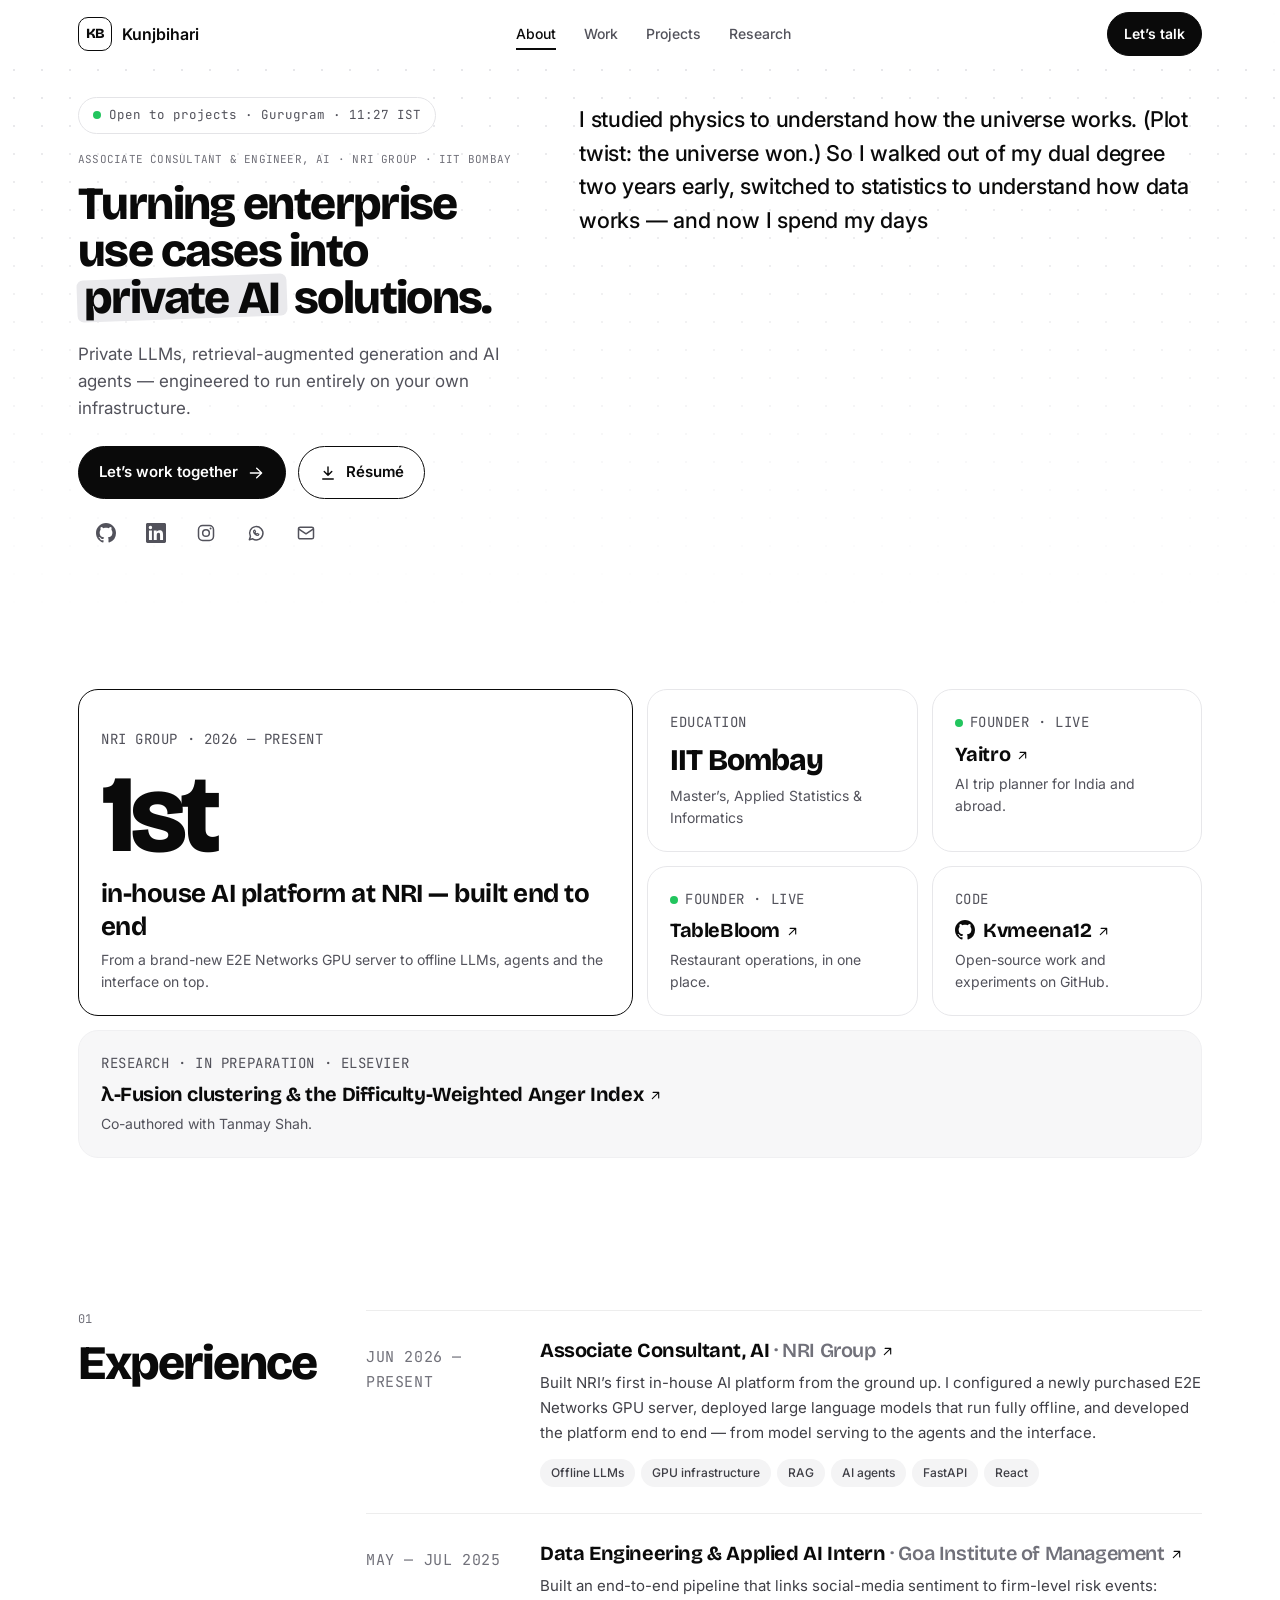
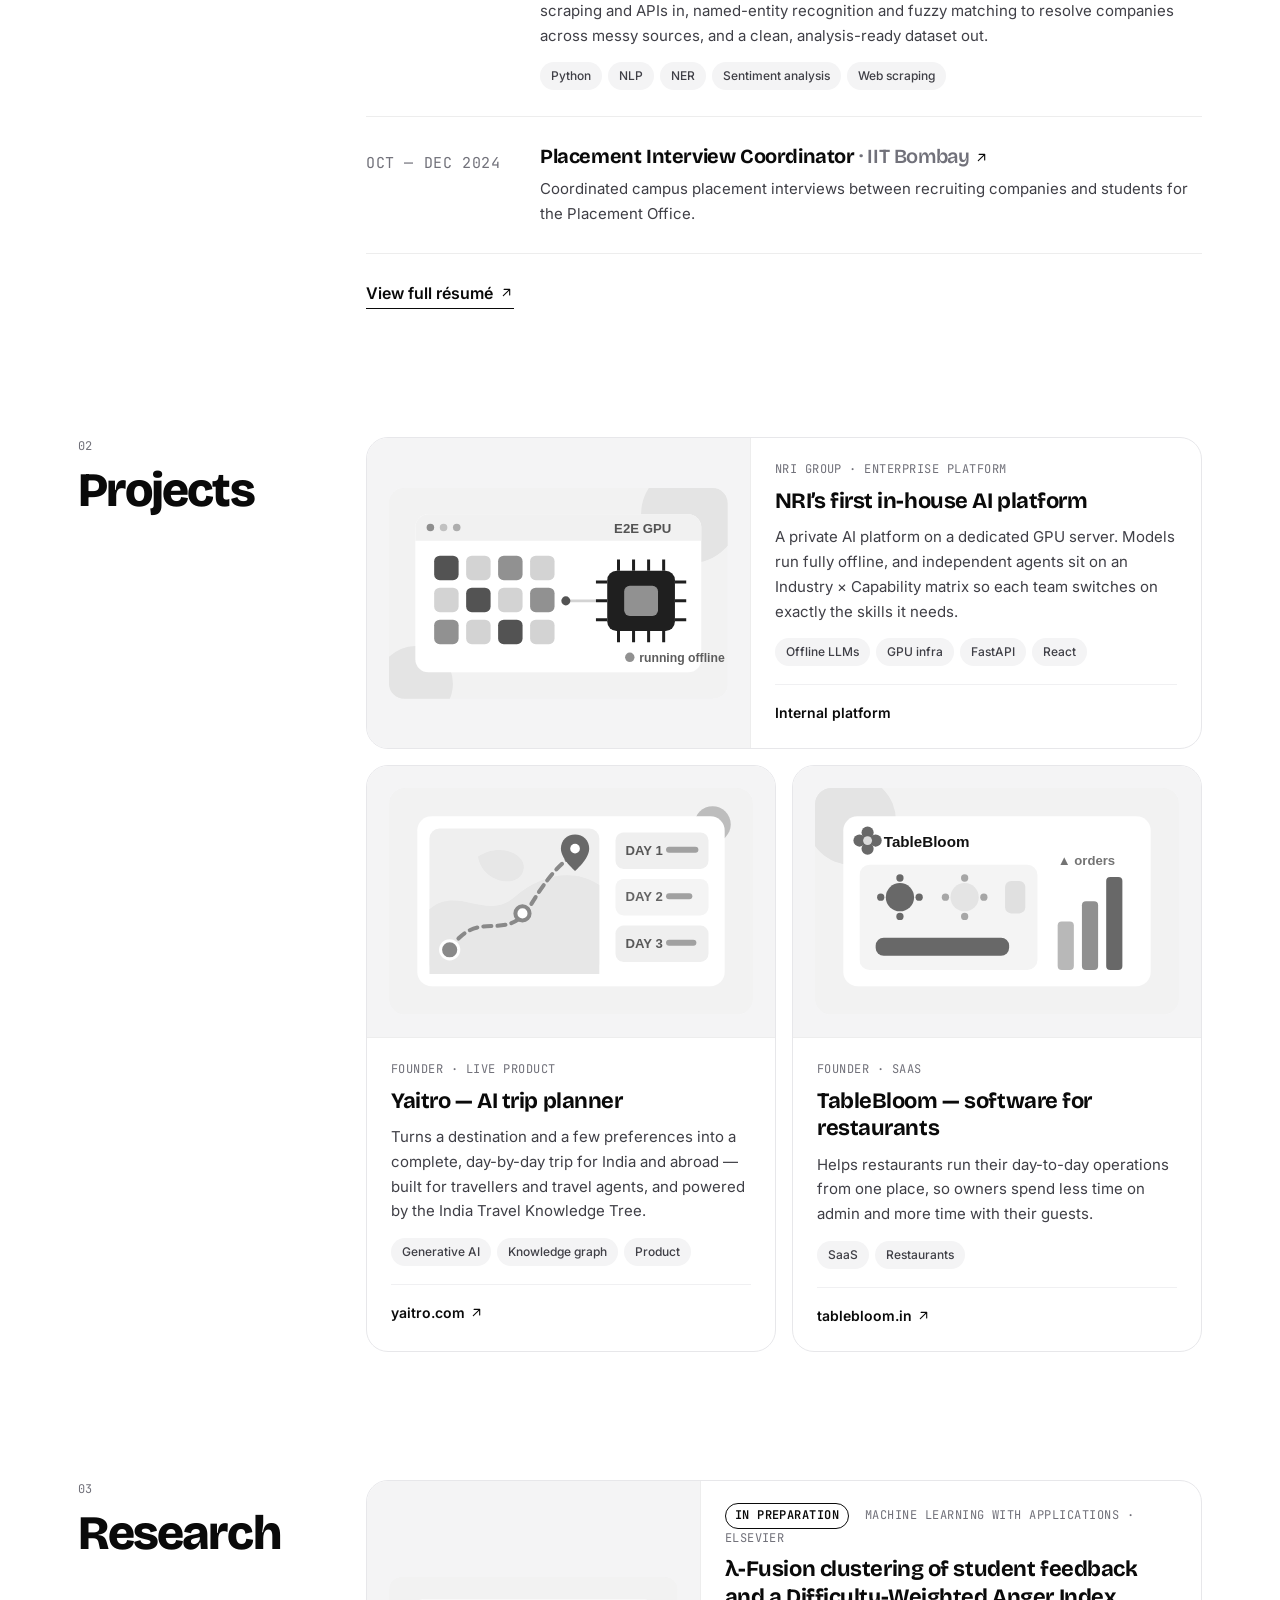
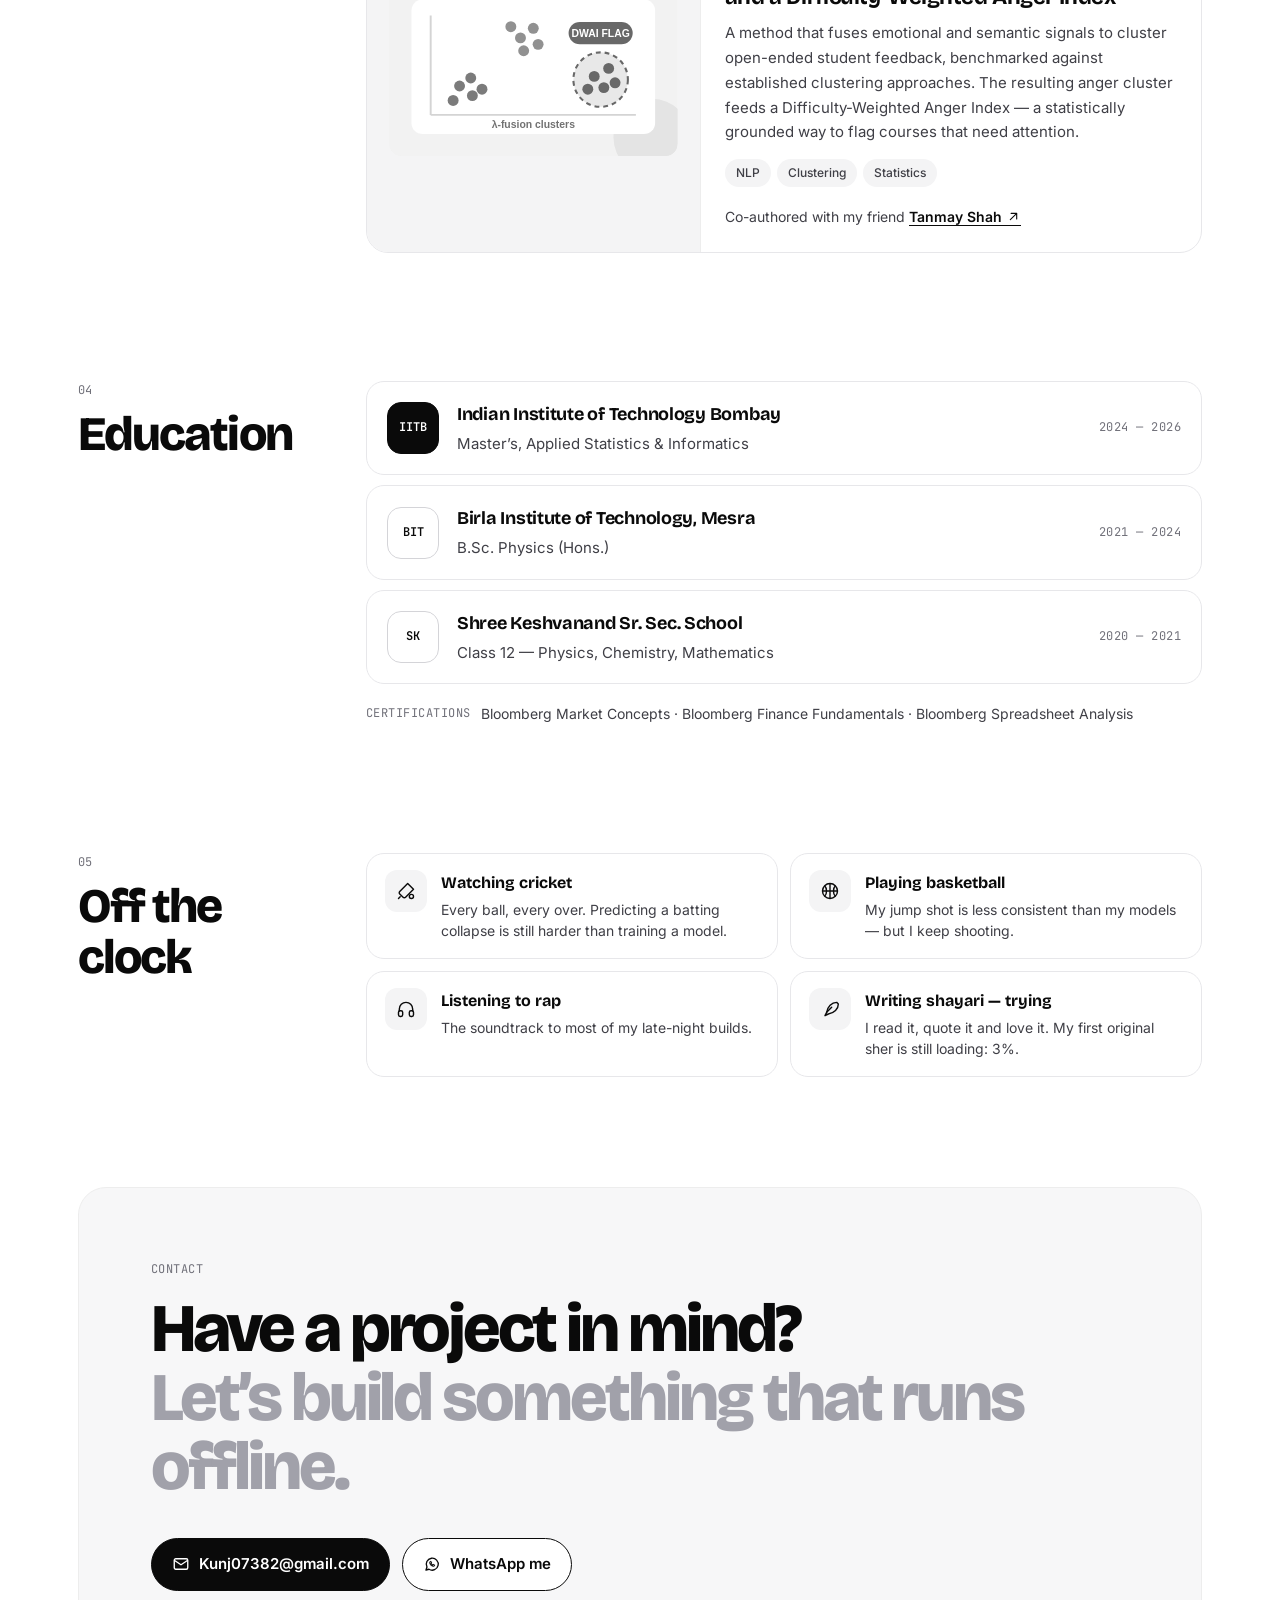
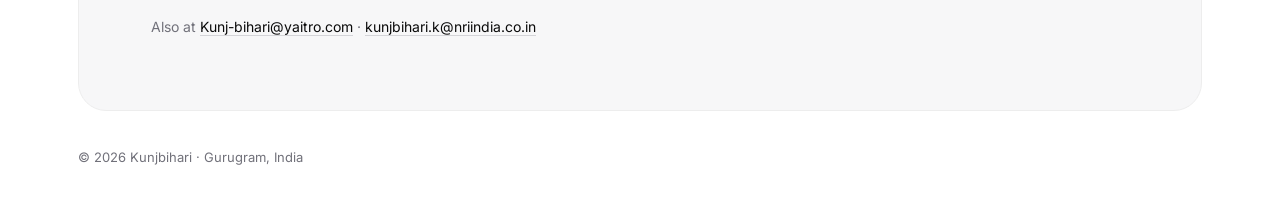
==== commit 54a4d115: "Add files via upload" ====
--- a/index.html
+++ b/index.html
@@ -6,7 +6,7 @@
 <title>Kunjbihari — Associate Consultant &amp; Engineer, AI</title>
 <meta name="description" content="Kunjbihari builds enterprise AI that runs fully offline — private LLMs, RAG and AI agents. Associate Consultant &amp; Engineer at NRI, IIT Bombay alumnus, founder of Yaitro and TableBloom.">
 <meta property="og:title" content="Kunjbihari — Associate Consultant &amp; Engineer, AI">
-<meta property="og:description" content="Utilizing the offline LLMs for enterprise use cases. NRI Group · IIT Bombay · Founder of Yaitro and TableBloom.">
+<meta property="og:description" content="Turning enterprise use cases into private AI solutions. NRI Group · IIT Bombay · Founder of Yaitro and TableBloom.">
 <meta property="og:type" content="website">
 <meta property="og:image" content="og-image.png">
 <meta name="twitter:card" content="summary_large_image">
@@ -14,7 +14,7 @@
 <link rel="icon" href="data:image/svg+xml,%3Csvg xmlns=%27http://www.w3.org/2000/svg%27 viewBox=%270 0 64 64%27%3E%3Crect width=%2764%27 height=%2764%27 rx=%2716%27 fill=%27%230a0a0a%27/%3E%3Ctext x=%2732%27 y=%2742%27 font-family=%27Arial%27 font-size=%2728%27 font-weight=%27700%27 fill=%27white%27 text-anchor=%27middle%27%3EKB%3C/text%3E%3C/svg%3E">
 <link rel="preconnect" href="https://fonts.googleapis.com">
 <link href="https://fonts.googleapis.com/css2?family=Bricolage+Grotesque:opsz,wght@12..96,600;12..96,700;12..96,800&family=Inter:wght@400;500;600&family=JetBrains+Mono:wght@500&display=swap" rel="stylesheet">
-<link rel="stylesheet" href="style.css?v=14">
+<link rel="stylesheet" href="style.css?v=15">
 </head>
 <body>
 <div id="spot" aria-hidden="true"></div>
@@ -34,7 +34,7 @@
 <div class="herol">
 <p class="mono pill rv"><span class="live"></span>Open to projects · Gurugram · <span id="clock">--:--</span> IST</p>
 <p class="mono role rv">Associate Consultant &amp; Engineer, AI · NRI Group · IIT Bombay</p>
-<h1 class="headline"><span class="w" style="--i:0">Utilizing</span> <span class="w" style="--i:1">the</span> <span class="hiwrap hi"><span class="w" style="--i:2">offline</span> <span class="w" style="--i:3">LLMs</span></span> <span class="w" style="--i:4">for</span> <span class="w" style="--i:5">enterprise</span> <span class="w" style="--i:6">use</span> <span class="w" style="--i:7">cases.</span></h1>
+<h1 class="headline"><span class="w" style="--i:0">Turning</span> <span class="w" style="--i:1">enterprise</span> <span class="w" style="--i:2">use</span> <span class="w" style="--i:3">cases</span> <span class="w" style="--i:4">into</span> <span class="hiwrap hi"><span class="w" style="--i:5">private</span> <span class="w" style="--i:6">AI</span></span> <span class="w" style="--i:7">solutions.</span></h1>
 <p class="lead rv">Private LLMs, retrieval-augmented generation and AI agents — engineered to run entirely on your own infrastructure.</p>
 <div class="cta rv">
 <button class="btn" type="button" data-open>Let’s work together <span class="i"><svg viewBox="0 0 20 20" fill="currentColor" aria-hidden="true"><path fill-rule="evenodd" d="M3 10a.75.75 0 01.75-.75h10.64L10.23 5.29a.75.75 0 111.04-1.08l5.5 5.25a.75.75 0 010 1.08l-5.5 5.25a.75.75 0 11-1.04-1.08l4.16-3.96H3.75A.75.75 0 013 10z" clip-rule="evenodd"/></svg></span></button>
@@ -70,27 +70,25 @@
 <h3 class="iit">IIT Bombay</h3>
 <p>Master’s, Applied Statistics &amp; Informatics</p>
 </article>
-<article class="bx b-num rv"><p class="big">5+</p><p>high-quality projects delivered with advanced engineering</p></article>
-<article class="bx b-num rv"><p class="big">0</p><p>external AI APIs — every model runs offline</p></article>
 <a class="bx b-prod rv" href="https://yaitro.com" target="_blank" rel="noreferrer noopener">
 <p class="mono"><span class="live"></span>Founder · live</p>
 <h3>Yaitro <svg class="arw" viewBox="0 0 20 20" fill="currentColor" aria-hidden="true"><path fill-rule="evenodd" d="M5.22 14.78a.75.75 0 001.06 0l7.22-7.22v5.69a.75.75 0 001.5 0v-7.5a.75.75 0 00-.75-.75h-7.5a.75.75 0 000 1.5h5.69l-7.22 7.22a.75.75 0 000 1.06z" clip-rule="evenodd"/></svg></h3>
 <p>AI trip planner for India and abroad.</p>
 </a>
+<a class="bx b-prod rv" href="https://tablebloom.in" target="_blank" rel="noreferrer noopener">
+<p class="mono"><span class="live"></span>Founder · live</p>
+<h3>TableBloom <svg class="arw" viewBox="0 0 20 20" fill="currentColor" aria-hidden="true"><path fill-rule="evenodd" d="M5.22 14.78a.75.75 0 001.06 0l7.22-7.22v5.69a.75.75 0 001.5 0v-7.5a.75.75 0 00-.75-.75h-7.5a.75.75 0 000 1.5h5.69l-7.22 7.22a.75.75 0 000 1.06z" clip-rule="evenodd"/></svg></h3>
+<p>Restaurant operations, in one place.</p>
+</a>
+<a class="bx b-gh rv" href="https://github.com/Kvmeena12" target="_blank" rel="noreferrer noopener">
+<p class="mono">Code</p>
+<h3><span class="ghi"><svg viewBox="0 0 16 16" fill="currentColor" aria-hidden="true"><path d="M8 0C3.58 0 0 3.58 0 8c0 3.54 2.29 6.53 5.47 7.59.4.07.55-.17.55-.38 0-.19-.01-.82-.01-1.49-2.01.37-2.53-.49-2.69-.94-.09-.23-.48-.94-.82-1.13-.28-.15-.68-.52-.01-.53.63-.01 1.08.58 1.23.82.72 1.21 1.87.87 2.33.66.07-.52.28-.87.51-1.07-1.78-.2-3.64-.89-3.64-3.95 0-.87.31-1.59.82-2.15-.08-.2-.36-1.02.08-2.12 0 0 .67-.21 2.2.82.64-.18 1.32-.27 2-.27.68 0 1.36.09 2 .27 1.53-1.04 2.2-.82 2.2-.82.44 1.1.16 1.92.08 2.12.51.56.82 1.27.82 2.15 0 3.07-1.87 3.75-3.65 3.95.29.25.54.73.54 1.48 0 1.07-.01 1.93-.01 2.2 0 .21.15.46.55.38A8.013 8.013 0 0016 8c0-4.42-3.58-8-8-8z"/></svg></span> Kvmeena12 <svg class="arw" viewBox="0 0 20 20" fill="currentColor" aria-hidden="true"><path fill-rule="evenodd" d="M5.22 14.78a.75.75 0 001.06 0l7.22-7.22v5.69a.75.75 0 001.5 0v-7.5a.75.75 0 00-.75-.75h-7.5a.75.75 0 000 1.5h5.69l-7.22 7.22a.75.75 0 000 1.06z" clip-rule="evenodd"/></svg></h3>
+<p>Open-source work and experiments on GitHub.</p>
+</a>
 <a class="bx b-res rv" href="#research">
 <p class="mono">Research · In preparation · Elsevier</p>
 <h3>λ-Fusion clustering &amp; the Difficulty-Weighted Anger Index <svg class="arw" viewBox="0 0 20 20" fill="currentColor" aria-hidden="true"><path fill-rule="evenodd" d="M5.22 14.78a.75.75 0 001.06 0l7.22-7.22v5.69a.75.75 0 001.5 0v-7.5a.75.75 0 00-.75-.75h-7.5a.75.75 0 000 1.5h5.69l-7.22 7.22a.75.75 0 000 1.06z" clip-rule="evenodd"/></svg></h3>
 <p>Co-authored with Tanmay Shah.</p>
-</a>
-<a class="bx b-prod rv" href="https://tablebloom.in" target="_blank" rel="noreferrer noopener">
-<p class="mono"><span class="live"></span>Founder · live</p>
-<h3>TableBloom <svg class="arw" viewBox="0 0 20 20" fill="currentColor" aria-hidden="true"><path fill-rule="evenodd" d="M5.22 14.78a.75.75 0 001.06 0l7.22-7.22v5.69a.75.75 0 001.5 0v-7.5a.75.75 0 00-.75-.75h-7.5a.75.75 0 000 1.5h5.69l-7.22 7.22a.75.75 0 000 1.06z" clip-rule="evenodd"/></svg></h3>
-<p>Restaurant operations, in one place.</p>
-</a>
-<a class="bx b-gh rv" href="https://github.com/Kvmeena12" target="_blank" rel="noreferrer noopener">
-<p class="mono">Code</p>
-<h3><span class="ghi"><svg viewBox="0 0 16 16" fill="currentColor" aria-hidden="true"><path d="M8 0C3.58 0 0 3.58 0 8c0 3.54 2.29 6.53 5.47 7.59.4.07.55-.17.55-.38 0-.19-.01-.82-.01-1.49-2.01.37-2.53-.49-2.69-.94-.09-.23-.48-.94-.82-1.13-.28-.15-.68-.52-.01-.53.63-.01 1.08.58 1.23.82.72 1.21 1.87.87 2.33.66.07-.52.28-.87.51-1.07-1.78-.2-3.64-.89-3.64-3.95 0-.87.31-1.59.82-2.15-.08-.2-.36-1.02.08-2.12 0 0 .67-.21 2.2.82.64-.18 1.32-.27 2-.27.68 0 1.36.09 2 .27 1.53-1.04 2.2-.82 2.2-.82.44 1.1.16 1.92.08 2.12.51.56.82 1.27.82 2.15 0 3.07-1.87 3.75-3.65 3.95.29.25.54.73.54 1.48 0 1.07-.01 1.93-.01 2.2 0 .21.15.46.55.38A8.013 8.013 0 0016 8c0-4.42-3.58-8-8-8z"/></svg></span> Kvmeena12 <svg class="arw" viewBox="0 0 20 20" fill="currentColor" aria-hidden="true"><path fill-rule="evenodd" d="M5.22 14.78a.75.75 0 001.06 0l7.22-7.22v5.69a.75.75 0 001.5 0v-7.5a.75.75 0 00-.75-.75h-7.5a.75.75 0 000 1.5h5.69l-7.22 7.22a.75.75 0 000 1.06z" clip-rule="evenodd"/></svg></h3>
-<p>Open-source work and experiments on GitHub.</p>
 </a>
 </section>
 
@@ -232,7 +230,7 @@
 </section>
 </main>
 
-<footer class="wrap foot"><span>© 2026 Kunjbihari · Gurugram, India</span><span>Designed and built by hand. Set in Bricolage Grotesque and Inter.</span></footer>
+<footer class="wrap foot"><span>© 2026 Kunjbihari · Gurugram, India</span></footer>
 
 <div id="modal" class="mwrap" hidden>
 <div class="mbox" role="dialog" aria-modal="true" aria-labelledby="mt">
--- a/style.css
+++ b/style.css
@@ -248,3 +248,6 @@
 .headline{font-size:clamp(36px,4vw,54px);letter-spacing:-.035em}
 .headline{font-size:clamp(38px,4.4vw,60px)}
 .headline{font-size:clamp(34px,3.9vw,52px)}
+.b-res{grid-column:span 4}
+.headline{font-size:clamp(32px,3.6vw,48px)}
+@media (max-width:899px){.b-res{grid-column:span 2}}
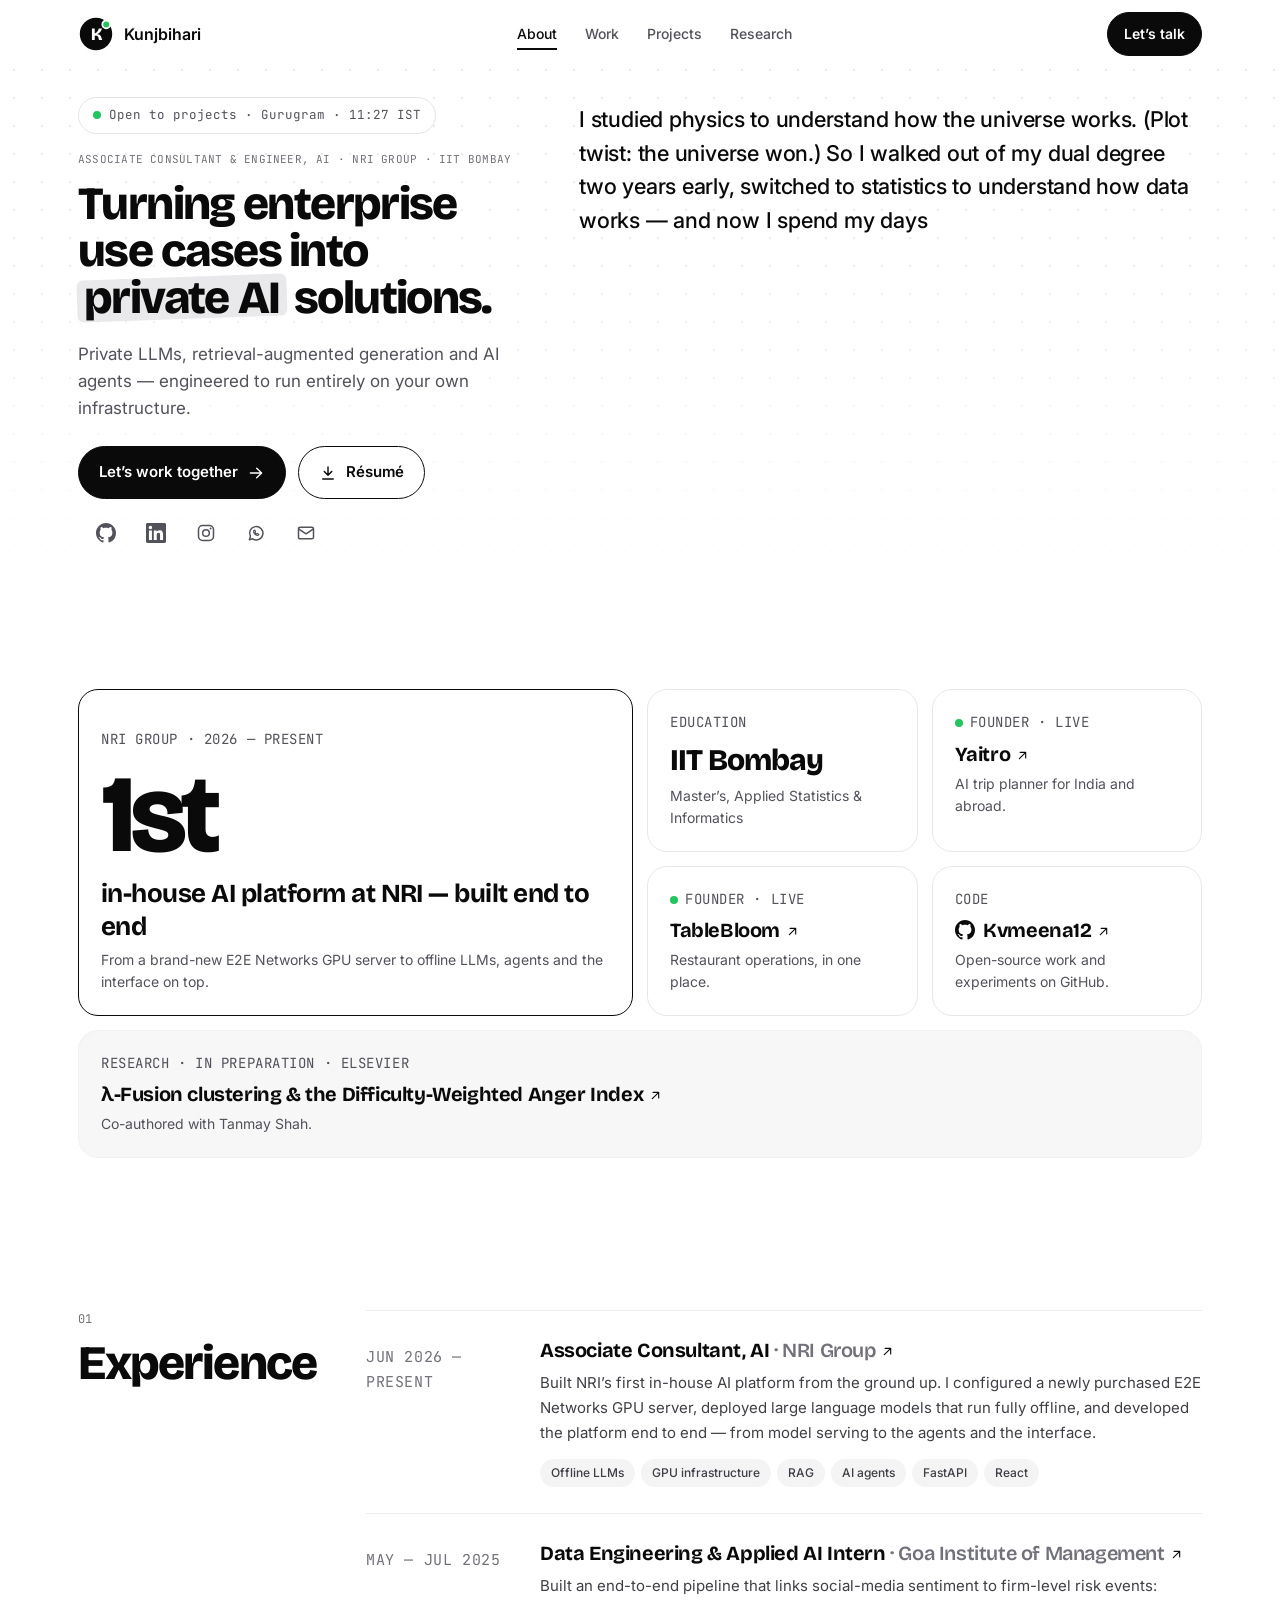
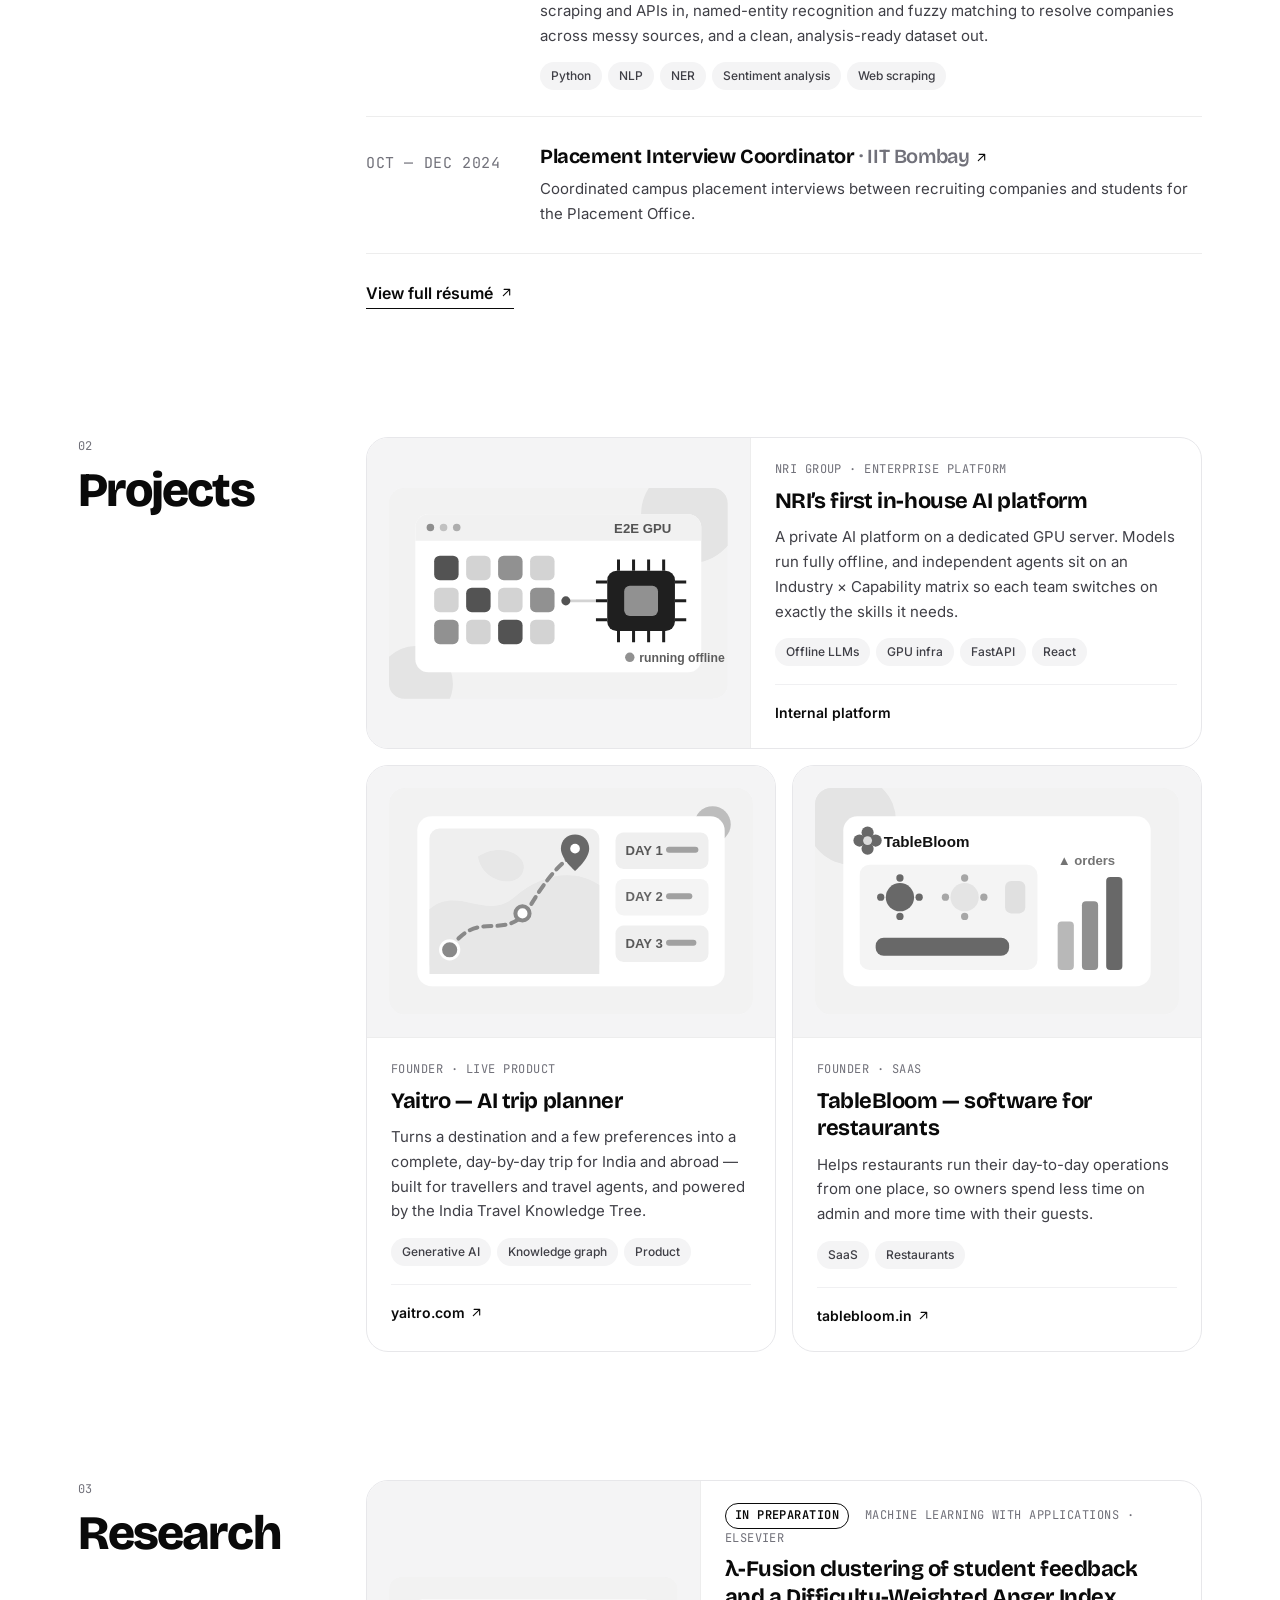
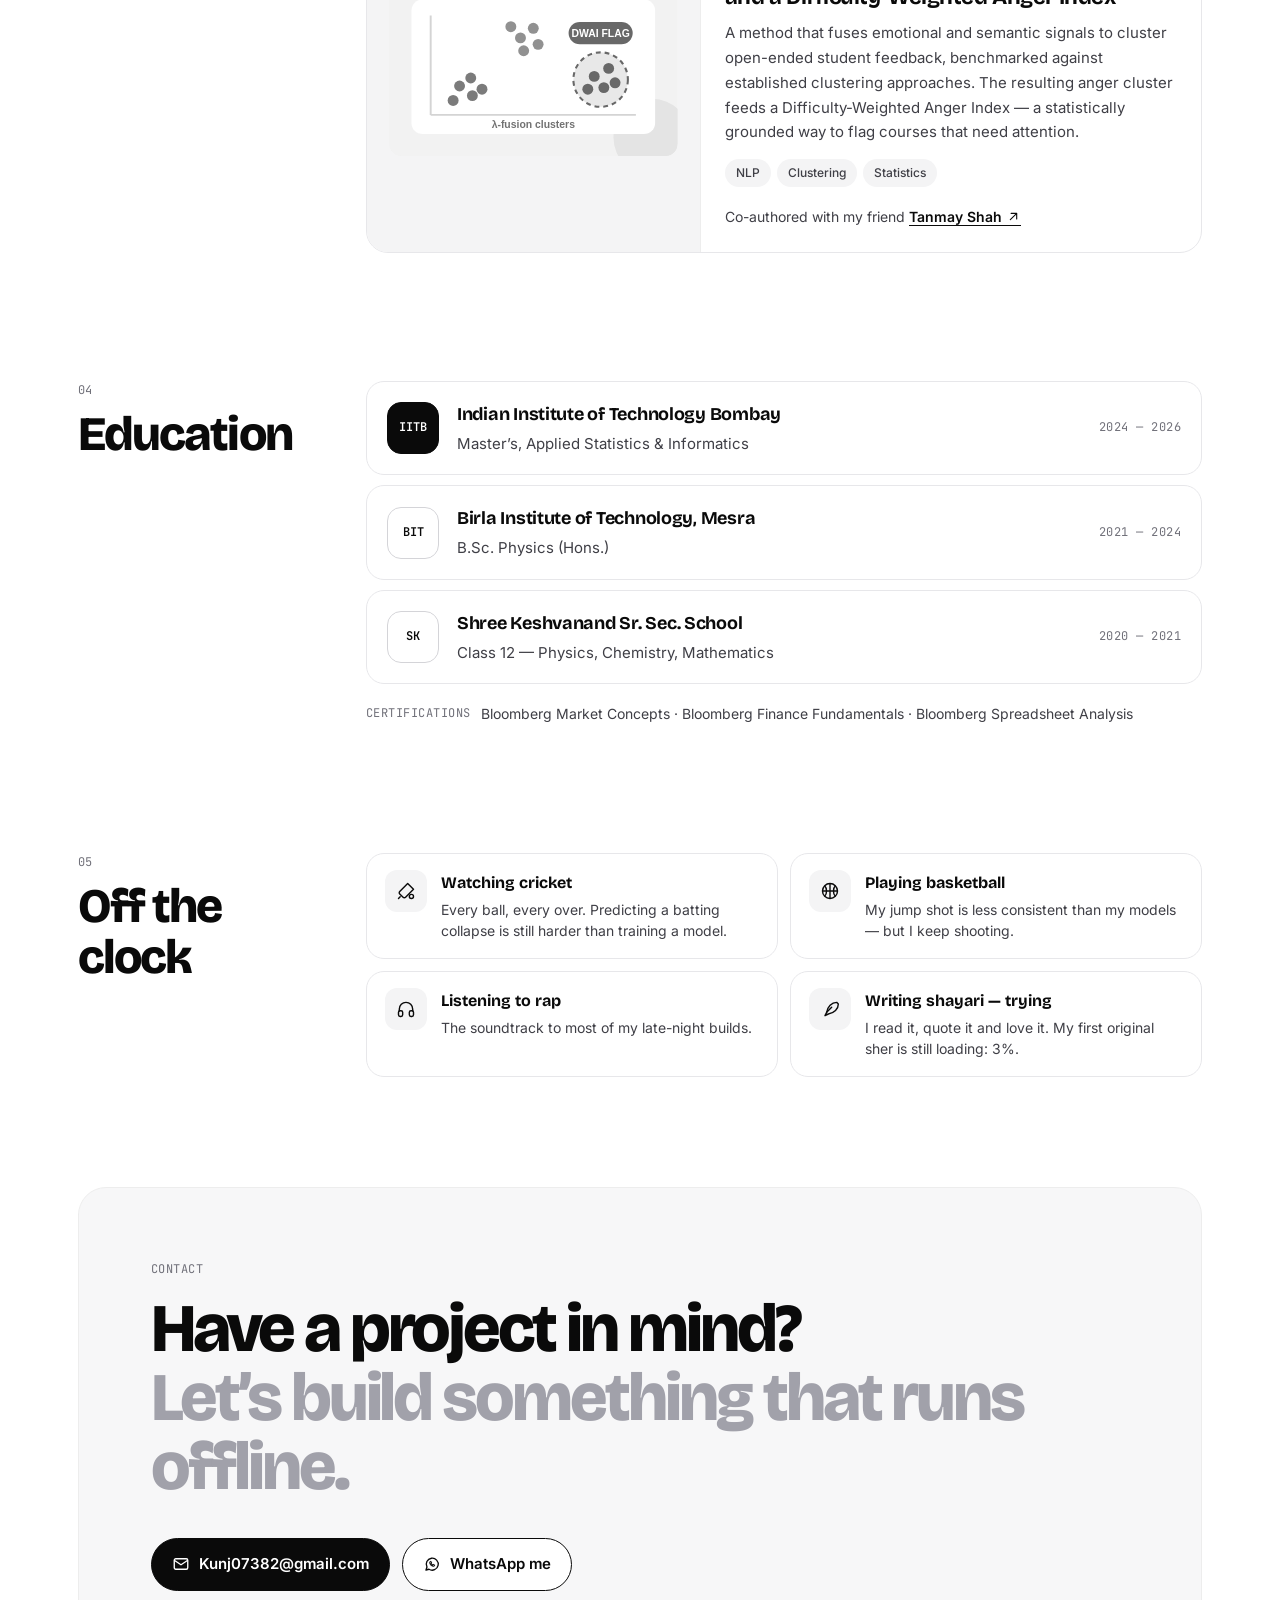
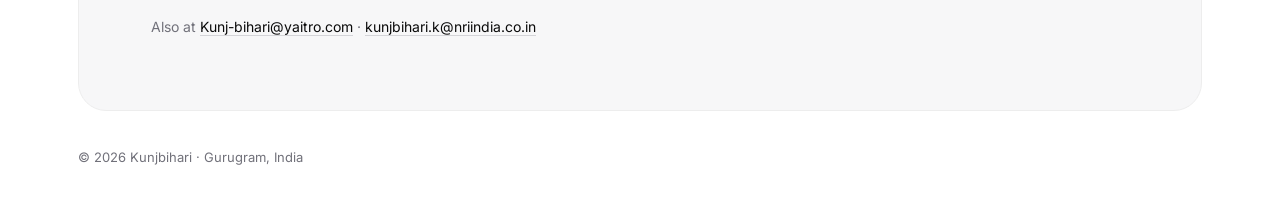
==== commit 68788de0: "Add files via upload" ====
--- a/index.html
+++ b/index.html
@@ -11,10 +11,10 @@
 <meta property="og:image" content="og-image.png">
 <meta name="twitter:card" content="summary_large_image">
 <meta name="theme-color" content="#ffffff">
-<link rel="icon" href="data:image/svg+xml,%3Csvg xmlns=%27http://www.w3.org/2000/svg%27 viewBox=%270 0 64 64%27%3E%3Crect width=%2764%27 height=%2764%27 rx=%2716%27 fill=%27%230a0a0a%27/%3E%3Ctext x=%2732%27 y=%2742%27 font-family=%27Arial%27 font-size=%2728%27 font-weight=%27700%27 fill=%27white%27 text-anchor=%27middle%27%3EKB%3C/text%3E%3C/svg%3E">
+<link rel="icon" href="data:image/svg+xml,%3Csvg xmlns='http://www.w3.org/2000/svg' viewBox='0 0 120 120'%3E%3Ccircle cx='60' cy='60' r='58' fill='%230A0A0A'/%3E%3Ctext x='60' y='82' text-anchor='middle' font-family='Arial' font-weight='900' font-size='62' fill='white'%3EK%3C/text%3E%3Ccircle cx='96' cy='26' r='15' fill='%2322C55E' stroke='white' stroke-width='6'/%3E%3C/svg%3E">
 <link rel="preconnect" href="https://fonts.googleapis.com">
 <link href="https://fonts.googleapis.com/css2?family=Bricolage+Grotesque:opsz,wght@12..96,600;12..96,700;12..96,800&family=Inter:wght@400;500;600&family=JetBrains+Mono:wght@500&display=swap" rel="stylesheet">
-<link rel="stylesheet" href="style.css?v=15">
+<link rel="stylesheet" href="style.css?v=16">
 </head>
 <body>
 <div id="spot" aria-hidden="true"></div>
@@ -22,7 +22,7 @@
 
 <header class="top">
 <div class="wrap topin">
-<a class="logo" href="#home" aria-label="Kunjbihari, home"><span class="kb">KB</span><span>Kunjbihari</span></a>
+<a class="logo" href="#home" aria-label="Kunjbihari, home"><svg class="kb" viewBox="0 0 120 120" aria-hidden="true"><circle cx="60" cy="60" r="54" fill="#0A0A0A"/><text x="60" y="80" text-anchor="middle" font-family="Bricolage Grotesque,Arial Black,Arial,sans-serif" font-weight="800" font-size="58" fill="#fff">K</text><circle cx="94" cy="28" r="13" fill="#22C55E" stroke="#fff" stroke-width="6"/></svg><span>Kunjbihari</span></a>
 <nav aria-label="Main"><a href="#about">About</a><a href="#work">Work</a><a href="#projects">Projects</a><a href="#research">Research</a></nav>
 <button class="btn sm" type="button" data-open>Let’s talk</button>
 </div>
--- a/style.css
+++ b/style.css
@@ -251,3 +251,5 @@
 .b-res{grid-column:span 4}
 .headline{font-size:clamp(32px,3.6vw,48px)}
 @media (max-width:899px){.b-res{grid-column:span 2}}
+.kb{width:36px;height:36px;border:0;border-radius:0;display:block;flex:none}
+.logo:hover .kb{transform:rotate(-10deg) scale(1.05)}
